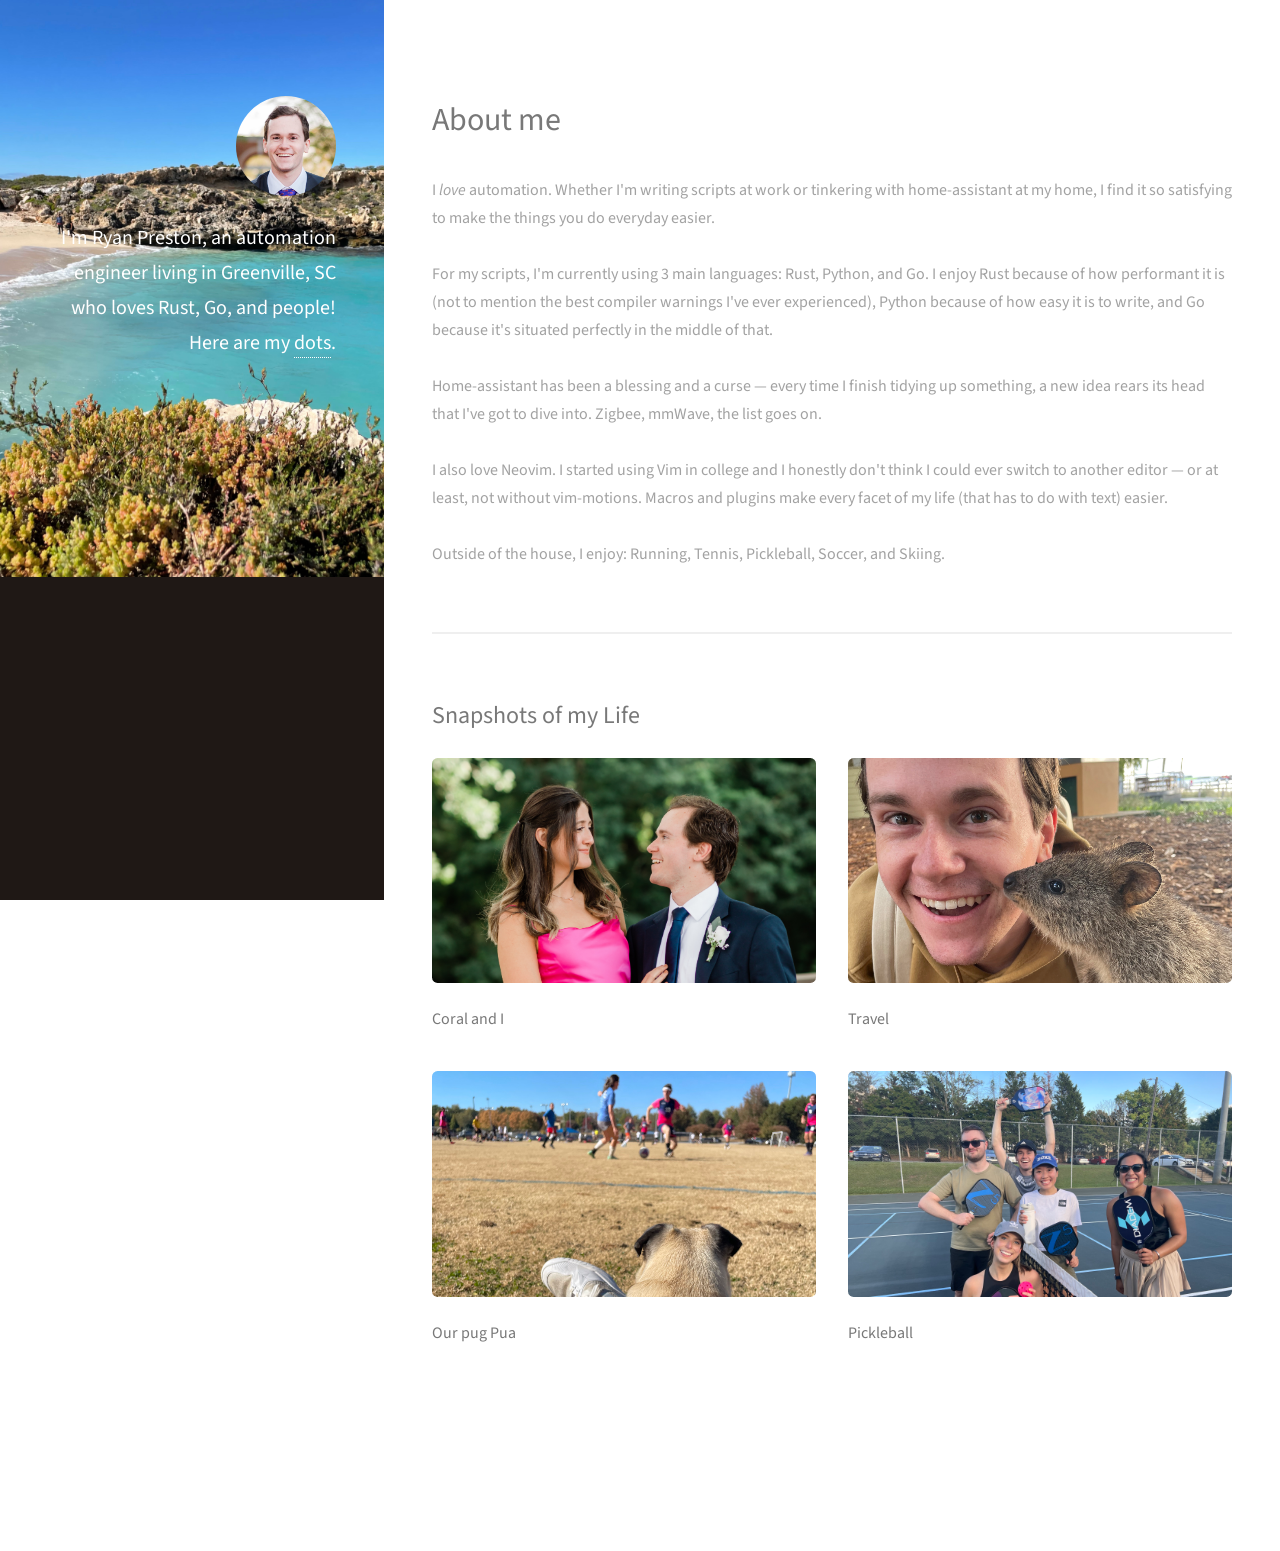
==== index.html @ 5005c689 "feat: update about-me section" ====
<!DOCTYPE html>
<!--
	Strata by HTML5 UP
	html5up.net | @ajlkn
	Free for personal and commercial use under the CCA 3.0 license (html5up.net/license)
-->
<html>

<head>
	<title>Ryan Preston</title>
	<meta charset="utf-8" />
	<meta name="viewport" content="width=device-width, initial-scale=1, user-scalable=no" />
	<link rel="stylesheet" href="assets/css/main.css" />
</head>

<body class="is-preload">
	<!-- Header -->
	<header id="header">
		<div class="inner">
			<a href="#" class="image avatar"><img src="images/Profile Picture.jpg" alt="" /></a>
			<h1>
				<strong>I'm Ryan Preston, an<br />
					automation engineer living in<br />
					Greenville, SC who loves<br />
					Rust, Go, and people!</strong><br />
				<strong>Here are my
					<a href="https://github.com/rnprest/dotfiles">dots</a>.</strong>
			</h1>
		</div>
	</header>

	<!-- Main -->
	<div id="main">
		<!-- One -->
		<section id="one">
			<header class="major">
				<h2>About me</h2>
			</header>
			<p>
				I <em>love</em> automation. Whether I'm writing scripts at work
				or tinkering with home-assistant at my home, I find it so
				satisfying to make the things you do everyday easier.
				<br>
				<br>
				For my scripts, I'm currently using 3 main languages: Rust,
				Python, and Go. I enjoy Rust because of how performant it is
				(not to mention the best compiler warnings I've ever
				experienced), Python because of how easy it is to write, and Go
				because it's situated perfectly in the middle of that.
				<br>
				<br>
				Home-assistant has been a blessing and a curse — every time I
				finish tidying up something, a new idea rears its head that I've
				got to dive into. Zigbee, mmWave, the list goes on.
				<br>
				<br>
				I also love Neovim. I started using Vim in college and I
				honestly don't think I could ever switch to another editor — or
				at least, not without vim-motions. Macros and plugins make every
				facet of my life (that has to do with text) easier.
				<br>
				<br>
				Outside of the house, I enjoy: Running, Tennis, Pickleball, Soccer, and Skiing.
			</p>
			<!-- <ul class="actions"> -->
			<!-- 	<li><a href="#" class="button">Learn More</a></li> -->
			<!-- </ul> -->
		</section>

		<!-- Two -->
		<section id="two">
			<h2>Snapshots of my Life</h2>
			<div class="row">
				<article class="col-6 col-12-xsmall work-item">
					<a href="images/fulls/Coral and I.jpg" class="image fit thumb"><img
							src="images/thumbs/Coral and I.jpg" alt="" /></a>
					<h3>Coral and I</h3>
					<!-- <p>My best friend </p> -->
				</article>
				<article class="col-6 col-12-xsmall work-item">
					<a href="images/fulls/Quokka.jpg" class="image fit thumb"><img src="images/thumbs/Quokka.jpg"
							alt="" /></a>
					<h3>Travel</h3>
					<!-- <p>Lorem ipsum dolor sit amet nisl sed nullam feugiat.</p> -->
				</article>
				<article class="col-6 col-12-xsmall work-item">
					<a href="images/fulls/Soccer.jpg" class="image fit thumb"><img src="images/thumbs/Soccer.jpg"
							alt="" /></a>
					<h3>Our pug Pua</h3>
					<!-- <p>Lorem ipsum dolor sit amet nisl sed nullam feugiat.</p> -->
				</article>
				<article class="col-6 col-12-xsmall work-item">
					<a href="images/fulls/Pickleball.jpg" class="image fit thumb"><img
							src="images/thumbs/Pickleball.jpg" alt="" /></a>
					<h3>Pickleball</h3>
					<!-- <p>Lorem ipsum dolor sit amet nisl sed nullam feugiat.</p> -->
				</article>
				<!-- <article class="col-6 col-12-xsmall work-item"> -->
				<!-- 	<a href="images/fulls/05.jpg" class="image fit thumb"><img src="images/thumbs/05.jpg" alt="" /></a> -->
				<!-- 	<h3>Nunc enim commodo aliquet</h3> -->
				<!-- 	<p>Lorem ipsum dolor sit amet nisl sed nullam feugiat.</p> -->
				<!-- </article> -->
				<!-- <article class="col-6 col-12-xsmall work-item"> -->
				<!-- 	<a href="images/fulls/06.jpg" class="image fit thumb"><img src="images/thumbs/06.jpg" alt="" /></a> -->
				<!-- 	<h3>Risus ornare lacinia</h3> -->
				<!-- 	<p>Lorem ipsum dolor sit amet nisl sed nullam feugiat.</p> -->
				<!-- </article> -->
			</div>
			<!-- <ul class="actions"> -->
			<!-- 	<li><a href="#" class="button">Full Portfolio</a></li> -->
			<!-- </ul> -->
		</section>

		<!-- Three -->
		<!-- <section id="three"> -->
		<!-- 	<h2>Get In Touch</h2> -->
		<!-- 	<p> -->
		<!-- 		Accumsan pellentesque commodo blandit enim arcu non at amet id arcu -->
		<!-- 		magna. Accumsan orci faucibus id eu lorem semper nunc nisi lorem -->
		<!-- 		vulputate lorem neque lorem ipsum dolor. -->
		<!-- 	</p> -->
		<!-- 	<div class="row"> -->
		<!-- 		<div class="col-8 col-12-small"> -->
		<!-- 			<form method="post" action="#"> -->
		<!-- 				<div class="row gtr-uniform gtr-50"> -->
		<!-- 					<div class="col-6 col-12-xsmall"> -->
		<!-- 						<input type="text" name="name" id="name" placeholder="Name" /> -->
		<!-- 					</div> -->
		<!-- 					<div class="col-6 col-12-xsmall"> -->
		<!-- 						<input type="email" name="email" id="email" placeholder="Email" /> -->
		<!-- 					</div> -->
		<!-- 					<div class="col-12"> -->
		<!-- 						<textarea name="message" id="message" placeholder="Message" rows="4"></textarea> -->
		<!-- 					</div> -->
		<!-- 				</div> -->
		<!-- 			</form> -->
		<!-- 			<ul class="actions"> -->
		<!-- 				<li><input type="submit" value="Send Message" /></li> -->
		<!-- 			</ul> -->
		<!-- 		</div> -->
		<!-- 		<div class="col-4 col-12-small"> -->
		<!-- 			<ul class="labeled-icons"> -->
		<!-- 				<li> -->
		<!-- 					<h3 class="icon solid fa-home"> -->
		<!-- 						<span class="label">Address</span> -->
		<!-- 					</h3> -->
		<!-- 					Greenville, SC<br /> -->
		<!-- 					United States -->
		<!-- 				</li> -->
		<!-- 				<li> -->
		<!-- 					<h3 class="icon solid fa-envelope"> -->
		<!-- 						<span class="label">Email</span> -->
		<!-- 					</h3> -->
		<!-- 					<a href="mailto:rpreston.5n6i3@aleeas.com?subject=rpreston.me">rpreston.5n6i3@aleeas.com</a> -->
		<!-- 				</li> -->
		<!-- 			</ul> -->
		<!-- 		</div> -->
		<!-- 	</div> -->
		<!-- </section> -->

		<!-- Four -->
		<!--
					<section id=" four">
								<h2>Elements</h2>

								<section>
									<h4>Text</h4>
									<p>This is <b>bold</b> and this is <strong>strong</strong>. This is <i>italic</i>
										and this is <em>emphasized</em>.
										This is <sup>superscript</sup> text and this is <sub>subscript</sub> text.
										This is <u>underlined</u> and this is code: <code>for (;;) { ... }</code>.
										Finally, <a href="#">this is a link</a>.</p>
									<hr />
									<header>
										<h4>Heading with a Subtitle</h4>
										<p>Lorem ipsum dolor sit amet nullam id egestas urna aliquam</p>
									</header>
									<p>Nunc lacinia ante nunc ac lobortis. Interdum adipiscing gravida odio porttitor
										sem non mi integer non faucibus ornare mi ut ante amet placerat aliquet.
										Volutpat eu sed ante lacinia sapien lorem accumsan varius montes viverra nibh in
										adipiscing blandit tempus accumsan.</p>
									<header>
										<h5>Heading with a Subtitle</h5>
										<p>Lorem ipsum dolor sit amet nullam id egestas urna aliquam</p>
									</header>
									<p>Nunc lacinia ante nunc ac lobortis. Interdum adipiscing gravida odio porttitor
										sem non mi integer non faucibus ornare mi ut ante amet placerat aliquet.
										Volutpat eu sed ante lacinia sapien lorem accumsan varius montes viverra nibh in
										adipiscing blandit tempus accumsan.</p>
									<hr />
									<h2>Heading Level 2</h2>
									<h3>Heading Level 3</h3>
									<h4>Heading Level 4</h4>
									<h5>Heading Level 5</h5>
									<h6>Heading Level 6</h6>
									<hr />
									<h5>Blockquote</h5>
									<blockquote>Fringilla nisl. Donec accumsan interdum nisi, quis tincidunt felis
										sagittis eget tempus euismod. Vestibulum ante ipsum primis in faucibus
										vestibulum. Blandit adipiscing eu felis iaculis volutpat ac adipiscing accumsan
										faucibus. Vestibulum ante ipsum primis in faucibus lorem ipsum dolor sit amet
										nullam adipiscing eu felis.</blockquote>
									<h5>Preformatted</h5>
									<pre><code>i = 0;

											while (!deck.isInOrder()) {
											print 'Iteration ' + i;
											deck.shuffle();
											i++;
											}

											print 'It took ' + i + ' iterations to sort the deck.';</code></pre>
								</section>

								<section>
									<h4>Lists</h4>
									<div class="row">
										<div class="col-6 col-12-xsmall">
											<h5>Unordered</h5>
											<ul>
												<li>Dolor pulvinar etiam magna etiam.</li>
												<li>Sagittis adipiscing lorem eleifend.</li>
												<li>Felis enim feugiat dolore viverra.</li>
											</ul>
											<h5>Alternate</h5>
											<ul class="alt">
												<li>Dolor pulvinar etiam magna etiam.</li>
												<li>Sagittis adipiscing lorem eleifend.</li>
												<li>Felis enim feugiat dolore viverra.</li>
											</ul>
										</div>
										<div class="col-6 col-12-xsmall">
											<h5>Ordered</h5>
											<ol>
												<li>Dolor pulvinar etiam magna etiam.</li>
												<li>Etiam vel felis at lorem sed viverra.</li>
												<li>Felis enim feugiat dolore viverra.</li>
												<li>Dolor pulvinar etiam magna etiam.</li>
												<li>Etiam vel felis at lorem sed viverra.</li>
												<li>Felis enim feugiat dolore viverra.</li>
											</ol>
											<h5>Icons</h5>
											<ul class="icons">
												<li><a href="#" class="icon brands fa-twitter"><span
															class="label">Twitter</span></a></li>
												<li><a href="#" class="icon brands fa-facebook-f"><span
															class="label">Facebook</span></a></li>
												<li><a href="#" class="icon brands fa-instagram"><span
															class="label">Instagram</span></a></li>
												<li><a href="#" class="icon brands fa-github"><span
															class="label">Github</span></a></li>
												<li><a href="#" class="icon brands fa-dribbble"><span
															class="label">Dribbble</span></a></li>
												<li><a href="#" class="icon brands fa-tumblr"><span
															class="label">Tumblr</span></a></li>
											</ul>
										</div>
									</div>
									<h5>Actions</h5>
									<ul class="actions">
										<li><a href="#" class="button primary">Default</a></li>
										<li><a href="#" class="button">Default</a></li>
									</ul>
									<ul class="actions small">
										<li><a href="#" class="button primary small">Small</a></li>
										<li><a href="#" class="button small">Small</a></li>
									</ul>
									<div class="row">
										<div class="col-6 col-12-small">
											<ul class="actions stacked">
												<li><a href="#" class="button primary">Default</a></li>
												<li><a href="#" class="button">Default</a></li>
											</ul>
										</div>
										<div class="col-6 col-12-small">
											<ul class="actions stacked">
												<li><a href="#" class="button primary small">Small</a></li>
												<li><a href="#" class="button small">Small</a></li>
											</ul>
										</div>
										<div class="col-6 col-12-small">
											<ul class="actions stacked">
												<li><a href="#" class="button primary fit">Default</a></li>
												<li><a href="#" class="button fit">Default</a></li>
											</ul>
										</div>
										<div class="col-6 col-12-small">
											<ul class="actions stacked">
												<li><a href="#" class="button primary small fit">Small</a></li>
												<li><a href="#" class="button small fit">Small</a></li>
											</ul>
										</div>
									</div>
								</section>

								<section>
									<h4>Table</h4>
									<h5>Default</h5>
									<div class="table-wrapper">
										<table>
											<thead>
												<tr>
													<th>Name</th>
													<th>Description</th>
													<th>Price</th>
												</tr>
											</thead>
											<tbody>
												<tr>
													<td>Item One</td>
													<td>Ante turpis integer aliquet porttitor.</td>
													<td>29.99</td>
												</tr>
												<tr>
													<td>Item Two</td>
													<td>Vis ac commodo adipiscing arcu aliquet.</td>
													<td>19.99</td>
												</tr>
												<tr>
													<td>Item Three</td>
													<td> Morbi faucibus arcu accumsan lorem.</td>
													<td>29.99</td>
												</tr>
												<tr>
													<td>Item Four</td>
													<td>Vitae integer tempus condimentum.</td>
													<td>19.99</td>
												</tr>
												<tr>
													<td>Item Five</td>
													<td>Ante turpis integer aliquet porttitor.</td>
													<td>29.99</td>
												</tr>
											</tbody>
											<tfoot>
												<tr>
													<td colspan="2"></td>
													<td>100.00</td>
												</tr>
											</tfoot>
										</table>
									</div>

									<h5>Alternate</h5>
									<div class="table-wrapper">
										<table class="alt">
											<thead>
												<tr>
													<th>Name</th>
													<th>Description</th>
													<th>Price</th>
												</tr>
											</thead>
											<tbody>
												<tr>
													<td>Item One</td>
													<td>Ante turpis integer aliquet porttitor.</td>
													<td>29.99</td>
												</tr>
												<tr>
													<td>Item Two</td>
													<td>Vis ac commodo adipiscing arcu aliquet.</td>
													<td>19.99</td>
												</tr>
												<tr>
													<td>Item Three</td>
													<td> Morbi faucibus arcu accumsan lorem.</td>
													<td>29.99</td>
												</tr>
												<tr>
													<td>Item Four</td>
													<td>Vitae integer tempus condimentum.</td>
													<td>19.99</td>
												</tr>
												<tr>
													<td>Item Five</td>
													<td>Ante turpis integer aliquet porttitor.</td>
													<td>29.99</td>
												</tr>
											</tbody>
											<tfoot>
												<tr>
													<td colspan="2"></td>
													<td>100.00</td>
												</tr>
											</tfoot>
										</table>
									</div>
								</section>

								<section>
									<h4>Buttons</h4>
									<ul class="actions">
										<li><a href="#" class="button primary">Primary</a></li>
										<li><a href="#" class="button">Default</a></li>
									</ul>
									<ul class="actions">
										<li><a href="#" class="button large">Large</a></li>
										<li><a href="#" class="button">Default</a></li>
										<li><a href="#" class="button small">Small</a></li>
									</ul>
									<ul class="actions fit">
										<li><a href="#" class="button primary fit">Fit</a></li>
										<li><a href="#" class="button fit">Fit</a></li>
									</ul>
									<ul class="actions fit small">
										<li><a href="#" class="button primary fit small">Fit + Small</a></li>
										<li><a href="#" class="button fit small">Fit + Small</a></li>
									</ul>
									<ul class="actions">
										<li><a href="#" class="button primary icon solid fa-download">Icon</a></li>
										<li><a href="#" class="button icon solid fa-download">Icon</a></li>
									</ul>
									<ul class="actions">
										<li><span class="button primary disabled">Primary</span></li>
										<li><span class="button disabled">Default</span></li>
									</ul>
								</section>

								<section>
									<h4>Form</h4>
									<form method="post" action="#">
										<div class="row gtr-uniform gtr-50">
											<div class="col-6 col-12-xsmall">
												<input type="text" name="demo-name" id="demo-name" value=""
													placeholder="Name" />
											</div>
											<div class="col-6 col-12-xsmall">
												<input type="email" name="demo-email" id="demo-email" value=""
													placeholder="Email" />
											</div>
											<div class="col-12">
												<select name="demo-category" id="demo-category">
													<option value="">- Category -</option>
													<option value="1">Manufacturing</option>
													<option value="1">Shipping</option>
													<option value="1">Administration</option>
													<option value="1">Human Resources</option>
												</select>
											</div>
											<div class="col-4 col-12-small">
												<input type="radio" id="demo-priority-low" name="demo-priority" checked>
												<label for="demo-priority-low">Low Priority</label>
											</div>
											<div class="col-4 col-12-small">
												<input type="radio" id="demo-priority-normal" name="demo-priority">
												<label for="demo-priority-normal">Normal Priority</label>
											</div>
											<div class="col-4 col-12-small">
												<input type="radio" id="demo-priority-high" name="demo-priority">
												<label for="demo-priority-high">High Priority</label>
											</div>
											<div class="col-6 col-12-small">
												<input type="checkbox" id="demo-copy" name="demo-copy">
												<label for="demo-copy">Email me a copy of this message</label>
											</div>
											<div class="col-6 col-12-small">
												<input type="checkbox" id="demo-human" name="demo-human" checked>
												<label for="demo-human">I am a human and not a robot</label>
											</div>
											<div class="col-12">
												<textarea name="demo-message" id="demo-message"
													placeholder="Enter your message" rows="6"></textarea>
											</div>
											<div class="col-12">
												<ul class="actions">
													<li><input type="submit" value="Send Message" class="primary" />
													</li>
													<li><input type="reset" value="Reset" /></li>
												</ul>
											</div>
										</div>
									</form>
								</section>

								<section>
									<h4>Image</h4>
									<h5>Fit</h5>
									<div class="box alt">
										<div class="row gtr-50 gtr-uniform">
											<div class="col-12"><span class="image fit"><img src="images/fulls/05.jpg"
														alt="" /></span></div>
											<div class="col-4"><span class="image fit"><img src="images/thumbs/01.jpg"
														alt="" /></span></div>
											<div class="col-4"><span class="image fit"><img src="images/thumbs/02.jpg"
														alt="" /></span></div>
											<div class="col-4"><span class="image fit"><img src="images/thumbs/03.jpg"
														alt="" /></span></div>
											<div class="col-4"><span class="image fit"><img src="images/thumbs/04.jpg"
														alt="" /></span></div>
											<div class="col-4"><span class="image fit"><img src="images/thumbs/05.jpg"
														alt="" /></span></div>
											<div class="col-4"><span class="image fit"><img src="images/thumbs/06.jpg"
														alt="" /></span></div>
											<div class="col-4"><span class="image fit"><img src="images/thumbs/03.jpg"
														alt="" /></span></div>
											<div class="col-4"><span class="image fit"><img src="images/thumbs/02.jpg"
														alt="" /></span></div>
											<div class="col-4"><span class="image fit"><img src="images/thumbs/01.jpg"
														alt="" /></span></div>
										</div>
									</div>
									<h5>Left &amp; Right</h5>
									<p><span class="image left"><img src="images/avatar.jpg" alt="" /></span>Fringilla
										nisl. Donec accumsan interdum nisi, quis tincidunt felis sagittis eget. tempus
										euismod. Vestibulum ante ipsum primis in faucibus vestibulum. Blandit adipiscing
										eu felis iaculis volutpat ac adipiscing accumsan eu faucibus. Integer ac
										pellentesque praesent tincidunt felis sagittis eget. tempus euismod. Vestibulum
										ante ipsum primis in faucibus vestibulum. Blandit adipiscing eu felis iaculis
										volutpat ac adipiscing accumsan eu faucibus. Integer ac pellentesque praesent.
										Donec accumsan interdum nisi, quis tincidunt felis sagittis eget. tempus
										euismod. Vestibulum ante ipsum primis in faucibus vestibulum. Blandit adipiscing
										eu felis iaculis volutpat ac adipiscing accumsan eu faucibus. Integer ac
										pellentesque praesent tincidunt felis sagittis eget. tempus euismod. Vestibulum
										ante ipsum primis in faucibus vestibulum. Blandit adipiscing eu felis iaculis
										volutpat ac adipiscing accumsan eu faucibus. Integer ac pellentesque praesent.
									</p>
									<p><span class="image right"><img src="images/avatar.jpg" alt="" /></span>Fringilla
										nisl. Donec accumsan interdum nisi, quis tincidunt felis sagittis eget. tempus
										euismod. Vestibulum ante ipsum primis in faucibus vestibulum. Blandit adipiscing
										eu felis iaculis volutpat ac adipiscing accumsan eu faucibus. Integer ac
										pellentesque praesent tincidunt felis sagittis eget. tempus euismod. Vestibulum
										ante ipsum primis in faucibus vestibulum. Blandit adipiscing eu felis iaculis
										volutpat ac adipiscing accumsan eu faucibus. Integer ac pellentesque praesent.
										Donec accumsan interdum nisi, quis tincidunt felis sagittis eget. tempus
										euismod. Vestibulum ante ipsum primis in faucibus vestibulum. Blandit adipiscing
										eu felis iaculis volutpat ac adipiscing accumsan eu faucibus. Integer ac
										pellentesque praesent tincidunt felis sagittis eget. tempus euismod. Vestibulum
										ante ipsum primis in faucibus vestibulum. Blandit adipiscing eu felis iaculis
										volutpat ac adipiscing accumsan eu faucibus. Integer ac pellentesque praesent.
									</p>
								</section>

		</section>
		-->
	</div>

	<!-- Footer -->
	<footer id="footer">
		<div class="inner">
			<ul class="icons">
				<!-- <li> -->
				<!-- 	<a href="#" class="icon brands fa-twitter"><span class="label">Twitter</span></a> -->
				<!-- </li> -->
				<li>
					<a href="https://github.com/rnprest" class="icon brands fa-github"><span
							class="label">Github</span></a>
				</li>
				<!-- <li> -->
				<!-- 	<a href="#" class="icon brands fa-dribbble"><span class="label">Dribbble</span></a> -->
				<!-- </li> -->
				<li>
					<a href="mailto:rpreston.5n6i3@aleeas.com?subject=rpreston.me" class="icon solid fa-envelope"><span
							class="label">Email</span></a>
				</li>
			</ul>
			<ul class="copyright">
				<li>&copy; Ryan Preston</li>
				<li>Design: <a href="http://html5up.net">HTML5 UP</a></li>
			</ul>
		</div>
	</footer>

	<!-- Scripts -->
	<script src="assets/js/jquery.min.js"></script>
	<script src="assets/js/jquery.poptrox.min.js"></script>
	<script src="assets/js/browser.min.js"></script>
	<script src="assets/js/breakpoints.min.js"></script>
	<script src="assets/js/util.js"></script>
	<script src="assets/js/main.js"></script>
</body>

</html>
---- assets/css/main.css ----
@import url("fontawesome-all.min.css");
@import url("https://fonts.googleapis.com/css?family=Source+Sans+Pro:400,400italic");

/*
	Strata by HTML5 UP
	html5up.net | @ajlkn
	Free for personal and commercial use under the CCA 3.0 license (html5up.net/license)
*/

html,
body,
div,
span,
applet,
object,
iframe,
h1,
h2,
h3,
h4,
h5,
h6,
p,
blockquote,
pre,
a,
abbr,
acronym,
address,
big,
cite,
code,
del,
dfn,
em,
img,
ins,
kbd,
q,
s,
samp,
small,
strike,
strong,
sub,
sup,
tt,
var,
b,
u,
i,
center,
dl,
dt,
dd,
ol,
ul,
li,
fieldset,
form,
label,
legend,
table,
caption,
tbody,
tfoot,
thead,
tr,
th,
td,
article,
aside,
canvas,
details,
embed,
figure,
figcaption,
footer,
header,
hgroup,
menu,
nav,
output,
ruby,
section,
summary,
time,
mark,
audio,
video {
  margin: 0;
  padding: 0;
  border: 0;
  font-size: 100%;
  font: inherit;
  vertical-align: baseline;
}

article,
aside,
details,
figcaption,
figure,
footer,
header,
hgroup,
menu,
nav,
section {
  display: block;
}

body {
  line-height: 1;
}

ol,
ul {
  list-style: none;
}

blockquote,
q {
  quotes: none;
}

blockquote:before,
blockquote:after,
q:before,
q:after {
  content: "";
  content: none;
}

table {
  border-collapse: collapse;
  border-spacing: 0;
}

body {
  -webkit-text-size-adjust: none;
}

mark {
  background-color: transparent;
  color: inherit;
}

input::-moz-focus-inner {
  border: 0;
  padding: 0;
}

input,
select,
textarea {
  -moz-appearance: none;
  -webkit-appearance: none;
  -ms-appearance: none;
  appearance: none;
}

/* Basic */

html {
  box-sizing: border-box;
}

*,
*:before,
*:after {
  box-sizing: inherit;
}

body {
  background: #fff;
}

body.is-preload *,
body.is-preload *:before,
body.is-preload *:after {
  -moz-animation: none !important;
  -webkit-animation: none !important;
  -ms-animation: none !important;
  animation: none !important;
  -moz-transition: none !important;
  -webkit-transition: none !important;
  -ms-transition: none !important;
  transition: none !important;
}

body,
input,
select,
textarea {
  color: #a2a2a2;
  font-family: "Source Sans Pro", Helvetica, sans-serif;
  font-size: 16pt;
  font-weight: 400;
  line-height: 1.75em;
}

a {
  -moz-transition: color 0.2s ease-in-out, border-color 0.2s ease-in-out;
  -webkit-transition: color 0.2s ease-in-out, border-color 0.2s ease-in-out;
  -ms-transition: color 0.2s ease-in-out, border-color 0.2s ease-in-out;
  transition: color 0.2s ease-in-out, border-color 0.2s ease-in-out;
  border-bottom: dotted 1px;
  color: #49bf9d;
  text-decoration: none;
}

a:hover {
  border-bottom-color: transparent;
  color: #49bf9d !important;
  text-decoration: none;
}

strong,
b {
  color: #787878;
  font-weight: 400;
}

em,
i {
  font-style: italic;
}

p {
  margin: 0 0 2em 0;
}

h1,
h2,
h3,
h4,
h5,
h6 {
  color: #787878;
  font-weight: 400;
  line-height: 1em;
  margin: 0 0 1em 0;
}

h1 a,
h2 a,
h3 a,
h4 a,
h5 a,
h6 a {
  color: inherit;
  text-decoration: none;
}

h1 {
  font-size: 2em;
  line-height: 1.5em;
}

h2 {
  font-size: 1.5em;
  line-height: 1.5em;
}

h3 {
  font-size: 1.25em;
  line-height: 1.5em;
}

h4 {
  font-size: 1.1em;
  line-height: 1.5em;
}

h5 {
  font-size: 0.9em;
  line-height: 1.5em;
}

h6 {
  font-size: 0.7em;
  line-height: 1.5em;
}

sub {
  font-size: 0.8em;
  position: relative;
  top: 0.5em;
}

sup {
  font-size: 0.8em;
  position: relative;
  top: -0.5em;
}

hr {
  border: 0;
  border-bottom: solid 2px #efefef;
  margin: 2em 0;
}

hr.major {
  margin: 3em 0;
}

blockquote {
  border-left: solid 6px #efefef;
  font-style: italic;
  margin: 0 0 2em 0;
  padding: 0.5em 0 0.5em 1.5em;
}

code {
  background: #f7f7f7;
  border-radius: 0.35em;
  border: solid 2px #efefef;
  font-family: "Courier New", monospace;
  font-size: 0.9em;
  margin: 0 0.25em;
  padding: 0.25em 0.65em;
}

pre {
  -webkit-overflow-scrolling: touch;
  font-family: "Courier New", monospace;
  font-size: 0.9em;
  margin: 0 0 2em 0;
}

pre code {
  display: block;
  line-height: 1.75em;
  padding: 1em 1.5em;
  overflow-x: auto;
}

.align-left {
  text-align: left;
}

.align-center {
  text-align: center;
}

.align-right {
  text-align: right;
}

/* Container */

.container {
  margin: 0 auto;
  max-width: calc(100% - 4em);
  width: 100%;
}

.container.xsmall {
  width: 25%;
}

.container.small {
  width: 50%;
}

.container.medium {
  width: 75%;
}

.container.large {
  width: 125%;
}

.container.xlarge {
  width: 150%;
}

.container.max {
  width: 100%;
}

@media screen and (max-width: 980px) {
  .container {
    width: 100% !important;
    max-width: 100% !important;
  }
}

@media screen and (max-width: 480px) {
  .container {
    max-width: calc(100% - 3em);
  }
}

/* Row */

.row {
  display: flex;
  flex-wrap: wrap;
  box-sizing: border-box;
  align-items: stretch;
}

.row > * {
  box-sizing: border-box;
}

.row.gtr-uniform > * > :last-child {
  margin-bottom: 0;
}

.row.aln-left {
  justify-content: flex-start;
}

.row.aln-center {
  justify-content: center;
}

.row.aln-right {
  justify-content: flex-end;
}

.row.aln-top {
  align-items: flex-start;
}

.row.aln-middle {
  align-items: center;
}

.row.aln-bottom {
  align-items: flex-end;
}

.row > .imp {
  order: -1;
}

.row > .col-1 {
  width: 8.33333%;
}

.row > .off-1 {
  margin-left: 8.33333%;
}

.row > .col-2 {
  width: 16.66667%;
}

.row > .off-2 {
  margin-left: 16.66667%;
}

.row > .col-3 {
  width: 25%;
}

.row > .off-3 {
  margin-left: 25%;
}

.row > .col-4 {
  width: 33.33333%;
}

.row > .off-4 {
  margin-left: 33.33333%;
}

.row > .col-5 {
  width: 41.66667%;
}

.row > .off-5 {
  margin-left: 41.66667%;
}

.row > .col-6 {
  width: 50%;
}

.row > .off-6 {
  margin-left: 50%;
}

.row > .col-7 {
  width: 58.33333%;
}

.row > .off-7 {
  margin-left: 58.33333%;
}

.row > .col-8 {
  width: 66.66667%;
}

.row > .off-8 {
  margin-left: 66.66667%;
}

.row > .col-9 {
  width: 75%;
}

.row > .off-9 {
  margin-left: 75%;
}

.row > .col-10 {
  width: 83.33333%;
}

.row > .off-10 {
  margin-left: 83.33333%;
}

.row > .col-11 {
  width: 91.66667%;
}

.row > .off-11 {
  margin-left: 91.66667%;
}

.row > .col-12 {
  width: 100%;
}

.row > .off-12 {
  margin-left: 100%;
}

.row.gtr-0 {
  margin-top: 0;
  margin-left: 0em;
}

.row.gtr-0 > * {
  padding: 0 0 0 0em;
}

.row.gtr-0.gtr-uniform {
  margin-top: 0em;
}

.row.gtr-0.gtr-uniform > * {
  padding-top: 0em;
}

.row.gtr-25 {
  margin-top: 0;
  margin-left: -0.625em;
}

.row.gtr-25 > * {
  padding: 0 0 0 0.625em;
}

.row.gtr-25.gtr-uniform {
  margin-top: -0.625em;
}

.row.gtr-25.gtr-uniform > * {
  padding-top: 0.625em;
}

.row.gtr-50 {
  margin-top: 0;
  margin-left: -1.25em;
}

.row.gtr-50 > * {
  padding: 0 0 0 1.25em;
}

.row.gtr-50.gtr-uniform {
  margin-top: -1.25em;
}

.row.gtr-50.gtr-uniform > * {
  padding-top: 1.25em;
}

.row {
  margin-top: 0;
  margin-left: -2.5em;
}

.row > * {
  padding: 0 0 0 2.5em;
}

.row.gtr-uniform {
  margin-top: -2.5em;
}

.row.gtr-uniform > * {
  padding-top: 2.5em;
}

.row.gtr-150 {
  margin-top: 0;
  margin-left: -3.75em;
}

.row.gtr-150 > * {
  padding: 0 0 0 3.75em;
}

.row.gtr-150.gtr-uniform {
  margin-top: -3.75em;
}

.row.gtr-150.gtr-uniform > * {
  padding-top: 3.75em;
}

.row.gtr-200 {
  margin-top: 0;
  margin-left: -5em;
}

.row.gtr-200 > * {
  padding: 0 0 0 5em;
}

.row.gtr-200.gtr-uniform {
  margin-top: -5em;
}

.row.gtr-200.gtr-uniform > * {
  padding-top: 5em;
}

@media screen and (max-width: 1800px) {
  .row {
    display: flex;
    flex-wrap: wrap;
    box-sizing: border-box;
    align-items: stretch;
  }

  .row > * {
    box-sizing: border-box;
  }

  .row.gtr-uniform > * > :last-child {
    margin-bottom: 0;
  }

  .row.aln-left {
    justify-content: flex-start;
  }

  .row.aln-center {
    justify-content: center;
  }

  .row.aln-right {
    justify-content: flex-end;
  }

  .row.aln-top {
    align-items: flex-start;
  }

  .row.aln-middle {
    align-items: center;
  }

  .row.aln-bottom {
    align-items: flex-end;
  }

  .row > .imp-xlarge {
    order: -1;
  }

  .row > .col-1-xlarge {
    width: 8.33333%;
  }

  .row > .off-1-xlarge {
    margin-left: 8.33333%;
  }

  .row > .col-2-xlarge {
    width: 16.66667%;
  }

  .row > .off-2-xlarge {
    margin-left: 16.66667%;
  }

  .row > .col-3-xlarge {
    width: 25%;
  }

  .row > .off-3-xlarge {
    margin-left: 25%;
  }

  .row > .col-4-xlarge {
    width: 33.33333%;
  }

  .row > .off-4-xlarge {
    margin-left: 33.33333%;
  }

  .row > .col-5-xlarge {
    width: 41.66667%;
  }

  .row > .off-5-xlarge {
    margin-left: 41.66667%;
  }

  .row > .col-6-xlarge {
    width: 50%;
  }

  .row > .off-6-xlarge {
    margin-left: 50%;
  }

  .row > .col-7-xlarge {
    width: 58.33333%;
  }

  .row > .off-7-xlarge {
    margin-left: 58.33333%;
  }

  .row > .col-8-xlarge {
    width: 66.66667%;
  }

  .row > .off-8-xlarge {
    margin-left: 66.66667%;
  }

  .row > .col-9-xlarge {
    width: 75%;
  }

  .row > .off-9-xlarge {
    margin-left: 75%;
  }

  .row > .col-10-xlarge {
    width: 83.33333%;
  }

  .row > .off-10-xlarge {
    margin-left: 83.33333%;
  }

  .row > .col-11-xlarge {
    width: 91.66667%;
  }

  .row > .off-11-xlarge {
    margin-left: 91.66667%;
  }

  .row > .col-12-xlarge {
    width: 100%;
  }

  .row > .off-12-xlarge {
    margin-left: 100%;
  }

  .row.gtr-0 {
    margin-top: 0;
    margin-left: 0em;
  }

  .row.gtr-0 > * {
    padding: 0 0 0 0em;
  }

  .row.gtr-0.gtr-uniform {
    margin-top: 0em;
  }

  .row.gtr-0.gtr-uniform > * {
    padding-top: 0em;
  }

  .row.gtr-25 {
    margin-top: 0;
    margin-left: -0.625em;
  }

  .row.gtr-25 > * {
    padding: 0 0 0 0.625em;
  }

  .row.gtr-25.gtr-uniform {
    margin-top: -0.625em;
  }

  .row.gtr-25.gtr-uniform > * {
    padding-top: 0.625em;
  }

  .row.gtr-50 {
    margin-top: 0;
    margin-left: -1.25em;
  }

  .row.gtr-50 > * {
    padding: 0 0 0 1.25em;
  }

  .row.gtr-50.gtr-uniform {
    margin-top: -1.25em;
  }

  .row.gtr-50.gtr-uniform > * {
    padding-top: 1.25em;
  }

  .row {
    margin-top: 0;
    margin-left: -2.5em;
  }

  .row > * {
    padding: 0 0 0 2.5em;
  }

  .row.gtr-uniform {
    margin-top: -2.5em;
  }

  .row.gtr-uniform > * {
    padding-top: 2.5em;
  }

  .row.gtr-150 {
    margin-top: 0;
    margin-left: -3.75em;
  }

  .row.gtr-150 > * {
    padding: 0 0 0 3.75em;
  }

  .row.gtr-150.gtr-uniform {
    margin-top: -3.75em;
  }

  .row.gtr-150.gtr-uniform > * {
    padding-top: 3.75em;
  }

  .row.gtr-200 {
    margin-top: 0;
    margin-left: -5em;
  }

  .row.gtr-200 > * {
    padding: 0 0 0 5em;
  }

  .row.gtr-200.gtr-uniform {
    margin-top: -5em;
  }

  .row.gtr-200.gtr-uniform > * {
    padding-top: 5em;
  }
}

@media screen and (max-width: 1280px) {
  .row {
    display: flex;
    flex-wrap: wrap;
    box-sizing: border-box;
    align-items: stretch;
  }

  .row > * {
    box-sizing: border-box;
  }

  .row.gtr-uniform > * > :last-child {
    margin-bottom: 0;
  }

  .row.aln-left {
    justify-content: flex-start;
  }

  .row.aln-center {
    justify-content: center;
  }

  .row.aln-right {
    justify-content: flex-end;
  }

  .row.aln-top {
    align-items: flex-start;
  }

  .row.aln-middle {
    align-items: center;
  }

  .row.aln-bottom {
    align-items: flex-end;
  }

  .row > .imp-large {
    order: -1;
  }

  .row > .col-1-large {
    width: 8.33333%;
  }

  .row > .off-1-large {
    margin-left: 8.33333%;
  }

  .row > .col-2-large {
    width: 16.66667%;
  }

  .row > .off-2-large {
    margin-left: 16.66667%;
  }

  .row > .col-3-large {
    width: 25%;
  }

  .row > .off-3-large {
    margin-left: 25%;
  }

  .row > .col-4-large {
    width: 33.33333%;
  }

  .row > .off-4-large {
    margin-left: 33.33333%;
  }

  .row > .col-5-large {
    width: 41.66667%;
  }

  .row > .off-5-large {
    margin-left: 41.66667%;
  }

  .row > .col-6-large {
    width: 50%;
  }

  .row > .off-6-large {
    margin-left: 50%;
  }

  .row > .col-7-large {
    width: 58.33333%;
  }

  .row > .off-7-large {
    margin-left: 58.33333%;
  }

  .row > .col-8-large {
    width: 66.66667%;
  }

  .row > .off-8-large {
    margin-left: 66.66667%;
  }

  .row > .col-9-large {
    width: 75%;
  }

  .row > .off-9-large {
    margin-left: 75%;
  }

  .row > .col-10-large {
    width: 83.33333%;
  }

  .row > .off-10-large {
    margin-left: 83.33333%;
  }

  .row > .col-11-large {
    width: 91.66667%;
  }

  .row > .off-11-large {
    margin-left: 91.66667%;
  }

  .row > .col-12-large {
    width: 100%;
  }

  .row > .off-12-large {
    margin-left: 100%;
  }

  .row.gtr-0 {
    margin-top: 0;
    margin-left: 0em;
  }

  .row.gtr-0 > * {
    padding: 0 0 0 0em;
  }

  .row.gtr-0.gtr-uniform {
    margin-top: 0em;
  }

  .row.gtr-0.gtr-uniform > * {
    padding-top: 0em;
  }

  .row.gtr-25 {
    margin-top: 0;
    margin-left: -0.5em;
  }

  .row.gtr-25 > * {
    padding: 0 0 0 0.5em;
  }

  .row.gtr-25.gtr-uniform {
    margin-top: -0.5em;
  }

  .row.gtr-25.gtr-uniform > * {
    padding-top: 0.5em;
  }

  .row.gtr-50 {
    margin-top: 0;
    margin-left: -1em;
  }

  .row.gtr-50 > * {
    padding: 0 0 0 1em;
  }

  .row.gtr-50.gtr-uniform {
    margin-top: -1em;
  }

  .row.gtr-50.gtr-uniform > * {
    padding-top: 1em;
  }

  .row {
    margin-top: 0;
    margin-left: -2em;
  }

  .row > * {
    padding: 0 0 0 2em;
  }

  .row.gtr-uniform {
    margin-top: -2em;
  }

  .row.gtr-uniform > * {
    padding-top: 2em;
  }

  .row.gtr-150 {
    margin-top: 0;
    margin-left: -3em;
  }

  .row.gtr-150 > * {
    padding: 0 0 0 3em;
  }

  .row.gtr-150.gtr-uniform {
    margin-top: -3em;
  }

  .row.gtr-150.gtr-uniform > * {
    padding-top: 3em;
  }

  .row.gtr-200 {
    margin-top: 0;
    margin-left: -4em;
  }

  .row.gtr-200 > * {
    padding: 0 0 0 4em;
  }

  .row.gtr-200.gtr-uniform {
    margin-top: -4em;
  }

  .row.gtr-200.gtr-uniform > * {
    padding-top: 4em;
  }
}

@media screen and (max-width: 980px) {
  .row {
    display: flex;
    flex-wrap: wrap;
    box-sizing: border-box;
    align-items: stretch;
  }

  .row > * {
    box-sizing: border-box;
  }

  .row.gtr-uniform > * > :last-child {
    margin-bottom: 0;
  }

  .row.aln-left {
    justify-content: flex-start;
  }

  .row.aln-center {
    justify-content: center;
  }

  .row.aln-right {
    justify-content: flex-end;
  }

  .row.aln-top {
    align-items: flex-start;
  }

  .row.aln-middle {
    align-items: center;
  }

  .row.aln-bottom {
    align-items: flex-end;
  }

  .row > .imp-medium {
    order: -1;
  }

  .row > .col-1-medium {
    width: 8.33333%;
  }

  .row > .off-1-medium {
    margin-left: 8.33333%;
  }

  .row > .col-2-medium {
    width: 16.66667%;
  }

  .row > .off-2-medium {
    margin-left: 16.66667%;
  }

  .row > .col-3-medium {
    width: 25%;
  }

  .row > .off-3-medium {
    margin-left: 25%;
  }

  .row > .col-4-medium {
    width: 33.33333%;
  }

  .row > .off-4-medium {
    margin-left: 33.33333%;
  }

  .row > .col-5-medium {
    width: 41.66667%;
  }

  .row > .off-5-medium {
    margin-left: 41.66667%;
  }

  .row > .col-6-medium {
    width: 50%;
  }

  .row > .off-6-medium {
    margin-left: 50%;
  }

  .row > .col-7-medium {
    width: 58.33333%;
  }

  .row > .off-7-medium {
    margin-left: 58.33333%;
  }

  .row > .col-8-medium {
    width: 66.66667%;
  }

  .row > .off-8-medium {
    margin-left: 66.66667%;
  }

  .row > .col-9-medium {
    width: 75%;
  }

  .row > .off-9-medium {
    margin-left: 75%;
  }

  .row > .col-10-medium {
    width: 83.33333%;
  }

  .row > .off-10-medium {
    margin-left: 83.33333%;
  }

  .row > .col-11-medium {
    width: 91.66667%;
  }

  .row > .off-11-medium {
    margin-left: 91.66667%;
  }

  .row > .col-12-medium {
    width: 100%;
  }

  .row > .off-12-medium {
    margin-left: 100%;
  }

  .row.gtr-0 {
    margin-top: 0;
    margin-left: 0em;
  }

  .row.gtr-0 > * {
    padding: 0 0 0 0em;
  }

  .row.gtr-0.gtr-uniform {
    margin-top: 0em;
  }

  .row.gtr-0.gtr-uniform > * {
    padding-top: 0em;
  }

  .row.gtr-25 {
    margin-top: 0;
    margin-left: -0.5em;
  }

  .row.gtr-25 > * {
    padding: 0 0 0 0.5em;
  }

  .row.gtr-25.gtr-uniform {
    margin-top: -0.5em;
  }

  .row.gtr-25.gtr-uniform > * {
    padding-top: 0.5em;
  }

  .row.gtr-50 {
    margin-top: 0;
    margin-left: -1em;
  }

  .row.gtr-50 > * {
    padding: 0 0 0 1em;
  }

  .row.gtr-50.gtr-uniform {
    margin-top: -1em;
  }

  .row.gtr-50.gtr-uniform > * {
    padding-top: 1em;
  }

  .row {
    margin-top: 0;
    margin-left: -2em;
  }

  .row > * {
    padding: 0 0 0 2em;
  }

  .row.gtr-uniform {
    margin-top: -2em;
  }

  .row.gtr-uniform > * {
    padding-top: 2em;
  }

  .row.gtr-150 {
    margin-top: 0;
    margin-left: -3em;
  }

  .row.gtr-150 > * {
    padding: 0 0 0 3em;
  }

  .row.gtr-150.gtr-uniform {
    margin-top: -3em;
  }

  .row.gtr-150.gtr-uniform > * {
    padding-top: 3em;
  }

  .row.gtr-200 {
    margin-top: 0;
    margin-left: -4em;
  }

  .row.gtr-200 > * {
    padding: 0 0 0 4em;
  }

  .row.gtr-200.gtr-uniform {
    margin-top: -4em;
  }

  .row.gtr-200.gtr-uniform > * {
    padding-top: 4em;
  }
}

@media screen and (max-width: 736px) {
  .row {
    display: flex;
    flex-wrap: wrap;
    box-sizing: border-box;
    align-items: stretch;
  }

  .row > * {
    box-sizing: border-box;
  }

  .row.gtr-uniform > * > :last-child {
    margin-bottom: 0;
  }

  .row.aln-left {
    justify-content: flex-start;
  }

  .row.aln-center {
    justify-content: center;
  }

  .row.aln-right {
    justify-content: flex-end;
  }

  .row.aln-top {
    align-items: flex-start;
  }

  .row.aln-middle {
    align-items: center;
  }

  .row.aln-bottom {
    align-items: flex-end;
  }

  .row > .imp-small {
    order: -1;
  }

  .row > .col-1-small {
    width: 8.33333%;
  }

  .row > .off-1-small {
    margin-left: 8.33333%;
  }

  .row > .col-2-small {
    width: 16.66667%;
  }

  .row > .off-2-small {
    margin-left: 16.66667%;
  }

  .row > .col-3-small {
    width: 25%;
  }

  .row > .off-3-small {
    margin-left: 25%;
  }

  .row > .col-4-small {
    width: 33.33333%;
  }

  .row > .off-4-small {
    margin-left: 33.33333%;
  }

  .row > .col-5-small {
    width: 41.66667%;
  }

  .row > .off-5-small {
    margin-left: 41.66667%;
  }

  .row > .col-6-small {
    width: 50%;
  }

  .row > .off-6-small {
    margin-left: 50%;
  }

  .row > .col-7-small {
    width: 58.33333%;
  }

  .row > .off-7-small {
    margin-left: 58.33333%;
  }

  .row > .col-8-small {
    width: 66.66667%;
  }

  .row > .off-8-small {
    margin-left: 66.66667%;
  }

  .row > .col-9-small {
    width: 75%;
  }

  .row > .off-9-small {
    margin-left: 75%;
  }

  .row > .col-10-small {
    width: 83.33333%;
  }

  .row > .off-10-small {
    margin-left: 83.33333%;
  }

  .row > .col-11-small {
    width: 91.66667%;
  }

  .row > .off-11-small {
    margin-left: 91.66667%;
  }

  .row > .col-12-small {
    width: 100%;
  }

  .row > .off-12-small {
    margin-left: 100%;
  }

  .row.gtr-0 {
    margin-top: 0;
    margin-left: 0em;
  }

  .row.gtr-0 > * {
    padding: 0 0 0 0em;
  }

  .row.gtr-0.gtr-uniform {
    margin-top: 0em;
  }

  .row.gtr-0.gtr-uniform > * {
    padding-top: 0em;
  }

  .row.gtr-25 {
    margin-top: 0;
    margin-left: -0.375em;
  }

  .row.gtr-25 > * {
    padding: 0 0 0 0.375em;
  }

  .row.gtr-25.gtr-uniform {
    margin-top: -0.375em;
  }

  .row.gtr-25.gtr-uniform > * {
    padding-top: 0.375em;
  }

  .row.gtr-50 {
    margin-top: 0;
    margin-left: -0.75em;
  }

  .row.gtr-50 > * {
    padding: 0 0 0 0.75em;
  }

  .row.gtr-50.gtr-uniform {
    margin-top: -0.75em;
  }

  .row.gtr-50.gtr-uniform > * {
    padding-top: 0.75em;
  }

  .row {
    margin-top: 0;
    margin-left: -1.5em;
  }

  .row > * {
    padding: 0 0 0 1.5em;
  }

  .row.gtr-uniform {
    margin-top: -1.5em;
  }

  .row.gtr-uniform > * {
    padding-top: 1.5em;
  }

  .row.gtr-150 {
    margin-top: 0;
    margin-left: -2.25em;
  }

  .row.gtr-150 > * {
    padding: 0 0 0 2.25em;
  }

  .row.gtr-150.gtr-uniform {
    margin-top: -2.25em;
  }

  .row.gtr-150.gtr-uniform > * {
    padding-top: 2.25em;
  }

  .row.gtr-200 {
    margin-top: 0;
    margin-left: -3em;
  }

  .row.gtr-200 > * {
    padding: 0 0 0 3em;
  }

  .row.gtr-200.gtr-uniform {
    margin-top: -3em;
  }

  .row.gtr-200.gtr-uniform > * {
    padding-top: 3em;
  }
}

@media screen and (max-width: 480px) {
  .row {
    display: flex;
    flex-wrap: wrap;
    box-sizing: border-box;
    align-items: stretch;
  }

  .row > * {
    box-sizing: border-box;
  }

  .row.gtr-uniform > * > :last-child {
    margin-bottom: 0;
  }

  .row.aln-left {
    justify-content: flex-start;
  }

  .row.aln-center {
    justify-content: center;
  }

  .row.aln-right {
    justify-content: flex-end;
  }

  .row.aln-top {
    align-items: flex-start;
  }

  .row.aln-middle {
    align-items: center;
  }

  .row.aln-bottom {
    align-items: flex-end;
  }

  .row > .imp-xsmall {
    order: -1;
  }

  .row > .col-1-xsmall {
    width: 8.33333%;
  }

  .row > .off-1-xsmall {
    margin-left: 8.33333%;
  }

  .row > .col-2-xsmall {
    width: 16.66667%;
  }

  .row > .off-2-xsmall {
    margin-left: 16.66667%;
  }

  .row > .col-3-xsmall {
    width: 25%;
  }

  .row > .off-3-xsmall {
    margin-left: 25%;
  }

  .row > .col-4-xsmall {
    width: 33.33333%;
  }

  .row > .off-4-xsmall {
    margin-left: 33.33333%;
  }

  .row > .col-5-xsmall {
    width: 41.66667%;
  }

  .row > .off-5-xsmall {
    margin-left: 41.66667%;
  }

  .row > .col-6-xsmall {
    width: 50%;
  }

  .row > .off-6-xsmall {
    margin-left: 50%;
  }

  .row > .col-7-xsmall {
    width: 58.33333%;
  }

  .row > .off-7-xsmall {
    margin-left: 58.33333%;
  }

  .row > .col-8-xsmall {
    width: 66.66667%;
  }

  .row > .off-8-xsmall {
    margin-left: 66.66667%;
  }

  .row > .col-9-xsmall {
    width: 75%;
  }

  .row > .off-9-xsmall {
    margin-left: 75%;
  }

  .row > .col-10-xsmall {
    width: 83.33333%;
  }

  .row > .off-10-xsmall {
    margin-left: 83.33333%;
  }

  .row > .col-11-xsmall {
    width: 91.66667%;
  }

  .row > .off-11-xsmall {
    margin-left: 91.66667%;
  }

  .row > .col-12-xsmall {
    width: 100%;
  }

  .row > .off-12-xsmall {
    margin-left: 100%;
  }

  .row.gtr-0 {
    margin-top: 0;
    margin-left: 0em;
  }

  .row.gtr-0 > * {
    padding: 0 0 0 0em;
  }

  .row.gtr-0.gtr-uniform {
    margin-top: 0em;
  }

  .row.gtr-0.gtr-uniform > * {
    padding-top: 0em;
  }

  .row.gtr-25 {
    margin-top: 0;
    margin-left: -0.375em;
  }

  .row.gtr-25 > * {
    padding: 0 0 0 0.375em;
  }

  .row.gtr-25.gtr-uniform {
    margin-top: -0.375em;
  }

  .row.gtr-25.gtr-uniform > * {
    padding-top: 0.375em;
  }

  .row.gtr-50 {
    margin-top: 0;
    margin-left: -0.75em;
  }

  .row.gtr-50 > * {
    padding: 0 0 0 0.75em;
  }

  .row.gtr-50.gtr-uniform {
    margin-top: -0.75em;
  }

  .row.gtr-50.gtr-uniform > * {
    padding-top: 0.75em;
  }

  .row {
    margin-top: 0;
    margin-left: -1.5em;
  }

  .row > * {
    padding: 0 0 0 1.5em;
  }

  .row.gtr-uniform {
    margin-top: -1.5em;
  }

  .row.gtr-uniform > * {
    padding-top: 1.5em;
  }

  .row.gtr-150 {
    margin-top: 0;
    margin-left: -2.25em;
  }

  .row.gtr-150 > * {
    padding: 0 0 0 2.25em;
  }

  .row.gtr-150.gtr-uniform {
    margin-top: -2.25em;
  }

  .row.gtr-150.gtr-uniform > * {
    padding-top: 2.25em;
  }

  .row.gtr-200 {
    margin-top: 0;
    margin-left: -3em;
  }

  .row.gtr-200 > * {
    padding: 0 0 0 3em;
  }

  .row.gtr-200.gtr-uniform {
    margin-top: -3em;
  }

  .row.gtr-200.gtr-uniform > * {
    padding-top: 3em;
  }
}

/* Section/Article */

section.special,
article.special {
  text-align: center;
}

header p {
  color: #b2b2b2;
  position: relative;
  margin: 0 0 1.5em 0;
}

header h2 + p {
  font-size: 1.25em;
  margin-top: -1em;
  line-height: 1.5em;
}

header h3 + p {
  font-size: 1.1em;
  margin-top: -0.8em;
  line-height: 1.5em;
}

header h4 + p,
header h5 + p,
header h6 + p {
  font-size: 0.9em;
  margin-top: -0.6em;
  line-height: 1.5em;
}

header.major h2 {
  font-size: 2em;
}

/* Form */

form {
  margin: 0 0 2em 0;
}

label {
  color: #787878;
  display: block;
  font-size: 0.9em;
  font-weight: 400;
  margin: 0 0 1em 0;
}

input[type="text"],
input[type="password"],
input[type="email"],
select,
textarea {
  -moz-appearance: none;
  -webkit-appearance: none;
  -ms-appearance: none;
  appearance: none;
  background: #f7f7f7;
  border-radius: 0.35em;
  border: solid 2px transparent;
  color: inherit;
  display: block;
  outline: 0;
  padding: 0 0.75em;
  text-decoration: none;
  width: 100%;
}

input[type="text"]:invalid,
input[type="password"]:invalid,
input[type="email"]:invalid,
select:invalid,
textarea:invalid {
  box-shadow: none;
}

input[type="text"]:focus,
input[type="password"]:focus,
input[type="email"]:focus,
select:focus,
textarea:focus {
  border-color: #49bf9d;
}

select {
  background-image: url("data:image/svg+xml;charset=utf8,%3Csvg xmlns='http://www.w3.org/2000/svg' width='40' height='40' preserveAspectRatio='none' viewBox='0 0 40 40'%3E%3Cpath d='M9.4,12.3l10.4,10.4l10.4-10.4c0.2-0.2,0.5-0.4,0.9-0.4c0.3,0,0.6,0.1,0.9,0.4l3.3,3.3c0.2,0.2,0.4,0.5,0.4,0.9 c0,0.4-0.1,0.6-0.4,0.9L20.7,31.9c-0.2,0.2-0.5,0.4-0.9,0.4c-0.3,0-0.6-0.1-0.9-0.4L4.3,17.3c-0.2-0.2-0.4-0.5-0.4-0.9 c0-0.4,0.1-0.6,0.4-0.9l3.3-3.3c0.2-0.2,0.5-0.4,0.9-0.4S9.1,12.1,9.4,12.3z' fill='%23dfdfdf' /%3E%3C/svg%3E");
  background-size: 1.25rem;
  background-repeat: no-repeat;
  background-position: calc(100% - 1rem) center;
  height: 2.75em;
  padding-right: 2.75em;
  text-overflow: ellipsis;
}

select option {
  color: #787878;
  background: #fff;
}

select:focus::-ms-value {
  background-color: transparent;
}

select::-ms-expand {
  display: none;
}

input[type="text"],
input[type="password"],
input[type="email"],
select {
  height: 2.75em;
}

textarea {
  padding: 0.75em;
}

input[type="checkbox"],
input[type="radio"] {
  -moz-appearance: none;
  -webkit-appearance: none;
  -ms-appearance: none;
  appearance: none;
  display: block;
  float: left;
  margin-right: -2em;
  opacity: 0;
  width: 1em;
  z-index: -1;
}

input[type="checkbox"] + label,
input[type="radio"] + label {
  text-decoration: none;
  color: #a2a2a2;
  cursor: pointer;
  display: inline-block;
  font-size: 1em;
  font-weight: 400;
  padding-left: 2.4em;
  padding-right: 0.75em;
  position: relative;
}

input[type="checkbox"] + label:before,
input[type="radio"] + label:before {
  -moz-osx-font-smoothing: grayscale;
  -webkit-font-smoothing: antialiased;
  display: inline-block;
  font-style: normal;
  font-variant: normal;
  text-rendering: auto;
  line-height: 1;
  text-transform: none !important;
  font-family: "Font Awesome 5 Free";
  font-weight: 900;
}

input[type="checkbox"] + label:before,
input[type="radio"] + label:before {
  background: #f7f7f7;
  border-radius: 0.35em;
  border: solid 2px transparent;
  content: "";
  display: inline-block;
  font-size: 0.8em;
  height: 2.0625em;
  left: 0;
  line-height: 1.85625em;
  position: absolute;
  text-align: center;
  top: 0;
  width: 2.0625em;
}

input[type="checkbox"]:checked + label:before,
input[type="radio"]:checked + label:before {
  background: #787878;
  border-color: #787878;
  color: #fff;
  content: "\f00c";
}

input[type="checkbox"]:focus + label:before,
input[type="radio"]:focus + label:before {
  border-color: #49bf9d;
}

input[type="checkbox"] + label:before {
  border-radius: 0.35em;
}

input[type="radio"] + label:before {
  border-radius: 100%;
}

::-webkit-input-placeholder {
  color: #b2b2b2 !important;
  opacity: 1;
}

:-moz-placeholder {
  color: #b2b2b2 !important;
  opacity: 1;
}

::-moz-placeholder {
  color: #b2b2b2 !important;
  opacity: 1;
}

:-ms-input-placeholder {
  color: #b2b2b2 !important;
  opacity: 1;
}

/* Box */

.box {
  border-radius: 0.35em;
  border: solid 2px #efefef;
  margin-bottom: 2em;
  padding: 1.5em;
}

.box > :last-child,
.box > :last-child > :last-child,
.box > :last-child > :last-child > :last-child {
  margin-bottom: 0;
}

.box.alt {
  border: 0;
  border-radius: 0;
  padding: 0;
}

/* Icon */

.icon {
  text-decoration: none;
  border-bottom: none;
  position: relative;
}

.icon:before {
  -moz-osx-font-smoothing: grayscale;
  -webkit-font-smoothing: antialiased;
  display: inline-block;
  font-style: normal;
  font-variant: normal;
  text-rendering: auto;
  line-height: 1;
  text-transform: none !important;
  font-family: "Font Awesome 5 Free";
  font-weight: 400;
}

.icon > .label {
  display: none;
}

.icon:before {
  line-height: inherit;
}

.icon.solid:before {
  font-weight: 900;
}

.icon.brands:before {
  font-family: "Font Awesome 5 Brands";
}

/* Image */

.image {
  border-radius: 0.35em;
  border: 0;
  display: inline-block;
  position: relative;
}

.image:before {
  -moz-transition: opacity 0.2s ease-in-out;
  -webkit-transition: opacity 0.2s ease-in-out;
  -ms-transition: opacity 0.2s ease-in-out;
  transition: opacity 0.2s ease-in-out;
  background: url("images/overlay.png");
  border-radius: 0.35em;
  content: "";
  display: block;
  height: 100%;
  left: 0;
  opacity: 0.5;
  position: absolute;
  top: 0;
  width: 100%;
}

.image.thumb {
  text-align: center;
}

.image.thumb:after {
  -moz-transition: opacity 0.2s ease-in-out;
  -webkit-transition: opacity 0.2s ease-in-out;
  -ms-transition: opacity 0.2s ease-in-out;
  transition: opacity 0.2s ease-in-out;
  border-radius: 0.35em;
  border: solid 3px rgba(255, 255, 255, 0.5);
  color: #fff;
  content: "View";
  display: inline-block;
  font-size: 0.8em;
  font-weight: 400;
  left: 50%;
  line-height: 2.25em;
  margin: -1.25em 0 0 -3em;
  opacity: 0;
  padding: 0 1.5em;
  position: absolute;
  text-align: center;
  text-decoration: none;
  top: 50%;
  white-space: nowrap;
}

.image.thumb:hover:after {
  opacity: 1;
}

.image.thumb:hover:before {
  background: url("images/overlay.png"), url("images/overlay.png");
  opacity: 1;
}

.image img {
  border-radius: 0.35em;
  display: block;
}

.image.left {
  float: left;
  margin: 0 1.5em 1em 0;
  top: 0.25em;
}

.image.right {
  float: right;
  margin: 0 0 1em 1.5em;
  top: 0.25em;
}

.image.left,
.image.right {
  max-width: 40%;
}

.image.left img,
.image.right img {
  width: 100%;
}

.image.fit {
  display: block;
  margin: 0 0 2em 0;
  width: 100%;
}

.image.fit img {
  width: 100%;
}

.image.avatar {
  border-radius: 100%;
}

.image.avatar:before {
  display: none;
}

.image.avatar img {
  border-radius: 100%;
  width: 100%;
}

/* List */

ol {
  list-style: decimal;
  margin: 0 0 2em 0;
  padding-left: 1.25em;
}

ol li {
  padding-left: 0.25em;
}

ul {
  list-style: disc;
  margin: 0 0 2em 0;
  padding-left: 1em;
}

ul li {
  padding-left: 0.5em;
}

ul.alt {
  list-style: none;
  padding-left: 0;
}

ul.alt li {
  border-top: solid 2px #efefef;
  padding: 0.5em 0;
}

ul.alt li:first-child {
  border-top: 0;
  padding-top: 0;
}

dl {
  margin: 0 0 2em 0;
}

/* Icons */

ul.icons {
  cursor: default;
  list-style: none;
  padding-left: 0;
}

ul.icons li {
  display: inline-block;
  padding: 0 1em 0 0;
}

ul.icons li:last-child {
  padding-right: 0;
}

ul.icons li .icon:before {
  font-size: 1.5em;
}

/* Labeled Icons */

ul.labeled-icons {
  list-style: none;
  padding: 0;
}

ul.labeled-icons li {
  line-height: 1.75em;
  margin: 1.5em 0 0 0;
  padding-left: 2.25em;
  position: relative;
}

ul.labeled-icons li:first-child {
  margin-top: 0;
}

ul.labeled-icons li a {
  color: inherit;
}

ul.labeled-icons li h3 {
  color: #b2b2b2;
  left: 0;
  position: absolute;
  text-align: center;
  top: 0;
  width: 1em;
}

/* Actions */

ul.actions {
  display: -moz-flex;
  display: -webkit-flex;
  display: -ms-flex;
  display: flex;
  cursor: default;
  list-style: none;
  margin-left: -1em;
  padding-left: 0;
}

ul.actions li {
  padding: 0 0 0 1em;
  vertical-align: middle;
}

ul.actions.special {
  -moz-justify-content: center;
  -webkit-justify-content: center;
  -ms-justify-content: center;
  justify-content: center;
  width: 100%;
  margin-left: 0;
}

ul.actions.special li:first-child {
  padding-left: 0;
}

ul.actions.stacked {
  -moz-flex-direction: column;
  -webkit-flex-direction: column;
  -ms-flex-direction: column;
  flex-direction: column;
  margin-left: 0;
}

ul.actions.stacked li {
  padding: 1.3em 0 0 0;
}

ul.actions.stacked li:first-child {
  padding-top: 0;
}

ul.actions.fit {
  width: calc(100% + 1em);
}

ul.actions.fit li {
  -moz-flex-grow: 1;
  -webkit-flex-grow: 1;
  -ms-flex-grow: 1;
  flex-grow: 1;
  -moz-flex-shrink: 1;
  -webkit-flex-shrink: 1;
  -ms-flex-shrink: 1;
  flex-shrink: 1;
  width: 100%;
}

ul.actions.fit li > * {
  width: 100%;
}

ul.actions.fit.stacked {
  width: 100%;
}

@media screen and (max-width: 480px) {
  ul.actions:not(.fixed) {
    -moz-flex-direction: column;
    -webkit-flex-direction: column;
    -ms-flex-direction: column;
    flex-direction: column;
    margin-left: 0;
    width: 100% !important;
  }

  ul.actions:not(.fixed) li {
    -moz-flex-grow: 1;
    -webkit-flex-grow: 1;
    -ms-flex-grow: 1;
    flex-grow: 1;
    -moz-flex-shrink: 1;
    -webkit-flex-shrink: 1;
    -ms-flex-shrink: 1;
    flex-shrink: 1;
    padding: 1em 0 0 0;
    text-align: center;
    width: 100%;
  }

  ul.actions:not(.fixed) li > * {
    width: 100%;
  }

  ul.actions:not(.fixed) li:first-child {
    padding-top: 0;
  }

  ul.actions:not(.fixed) li input[type="submit"],
  ul.actions:not(.fixed) li input[type="reset"],
  ul.actions:not(.fixed) li input[type="button"],
  ul.actions:not(.fixed) li button,
  ul.actions:not(.fixed) li .button {
    width: 100%;
  }

  ul.actions:not(.fixed) li input[type="submit"].icon:before,
  ul.actions:not(.fixed) li input[type="reset"].icon:before,
  ul.actions:not(.fixed) li input[type="button"].icon:before,
  ul.actions:not(.fixed) li button.icon:before,
  ul.actions:not(.fixed) li .button.icon:before {
    margin-left: -0.5em;
  }
}

/* Table */

.table-wrapper {
  -webkit-overflow-scrolling: touch;
  overflow-x: auto;
}

table {
  margin: 0 0 2em 0;
  width: 100%;
}

table tbody tr {
  border: solid 1px #efefef;
  border-left: 0;
  border-right: 0;
}

table tbody tr:nth-child(2n + 1) {
  background-color: #f7f7f7;
}

table td {
  padding: 0.75em 0.75em;
}

table th {
  color: #787878;
  font-size: 0.9em;
  font-weight: 400;
  padding: 0 0.75em 0.75em 0.75em;
  text-align: left;
}

table thead {
  border-bottom: solid 2px #efefef;
}

table tfoot {
  border-top: solid 2px #efefef;
}

table.alt {
  border-collapse: separate;
}

table.alt tbody tr td {
  border: solid 2px #efefef;
  border-left-width: 0;
  border-top-width: 0;
}

table.alt tbody tr td:first-child {
  border-left-width: 2px;
}

table.alt tbody tr:first-child td {
  border-top-width: 2px;
}

table.alt thead {
  border-bottom: 0;
}

table.alt tfoot {
  border-top: 0;
}

/* Button */

input[type="submit"],
input[type="reset"],
input[type="button"],
.button {
  -moz-appearance: none;
  -webkit-appearance: none;
  -ms-appearance: none;
  appearance: none;
  -moz-transition: background-color 0.2s ease-in-out, color 0.2s ease-in-out,
    border-color 0.2s ease-in-out;
  -webkit-transition: background-color 0.2s ease-in-out, color 0.2s ease-in-out,
    border-color 0.2s ease-in-out;
  -ms-transition: background-color 0.2s ease-in-out, color 0.2s ease-in-out,
    border-color 0.2s ease-in-out;
  transition: background-color 0.2s ease-in-out, color 0.2s ease-in-out,
    border-color 0.2s ease-in-out;
  background-color: transparent;
  border-radius: 0.35em;
  border: solid 3px #efefef;
  color: #787878 !important;
  cursor: pointer;
  display: inline-block;
  font-weight: 400;
  height: 3.15em;
  height: calc(2.75em + 6px);
  line-height: 2.75em;
  min-width: 10em;
  padding: 0 1.5em;
  text-align: center;
  text-decoration: none;
  white-space: nowrap;
}

input[type="submit"]:hover,
input[type="reset"]:hover,
input[type="button"]:hover,
.button:hover {
  border-color: #49bf9d;
  color: #49bf9d !important;
}

input[type="submit"]:active,
input[type="reset"]:active,
input[type="button"]:active,
.button:active {
  background-color: rgba(73, 191, 157, 0.1);
  border-color: #49bf9d;
  color: #49bf9d !important;
}

input[type="submit"].icon,
input[type="reset"].icon,
input[type="button"].icon,
.button.icon {
  padding-left: 1.35em;
}

input[type="submit"].icon:before,
input[type="reset"].icon:before,
input[type="button"].icon:before,
.button.icon:before {
  margin-right: 0.5em;
}

input[type="submit"].fit,
input[type="reset"].fit,
input[type="button"].fit,
.button.fit {
  min-width: 0;
  width: 100%;
}

input[type="submit"].small,
input[type="reset"].small,
input[type="button"].small,
.button.small {
  font-size: 0.8em;
}

input[type="submit"].large,
input[type="reset"].large,
input[type="button"].large,
.button.large {
  font-size: 1.35em;
}

input[type="submit"].primary,
input[type="reset"].primary,
input[type="button"].primary,
.button.primary {
  background-color: #49bf9d;
  border-color: #49bf9d;
  color: #ffffff !important;
}

input[type="submit"].primary:hover,
input[type="reset"].primary:hover,
input[type="button"].primary:hover,
.button.primary:hover {
  background-color: #5cc6a7;
  border-color: #5cc6a7;
}

input[type="submit"].primary:active,
input[type="reset"].primary:active,
input[type="button"].primary:active,
.button.primary:active {
  background-color: #3eb08f;
  border-color: #3eb08f;
}

input[type="submit"].disabled,
input[type="submit"]:disabled,
input[type="reset"].disabled,
input[type="reset"]:disabled,
input[type="button"].disabled,
input[type="button"]:disabled,
.button.disabled,
.button:disabled {
  background-color: #e7e7e7 !important;
  border-color: #e7e7e7 !important;
  color: #b2b2b2 !important;
  cursor: default;
}

/* Work Item */

.work-item {
  margin: 0 0 2em 0;
}

.work-item .image {
  margin: 0 0 1.5em 0;
}

.work-item h3 {
  font-size: 1em;
  margin: 0 0 0.5em 0;
}

.work-item p {
  font-size: 0.8em;
  line-height: 1.5em;
  margin: 0;
}

/* Header */

#header {
  display: -moz-flex;
  display: -webkit-flex;
  display: -ms-flex;
  display: flex;
  -moz-flex-direction: column;
  -webkit-flex-direction: column;
  -ms-flex-direction: column;
  flex-direction: column;
  -moz-align-items: -moz-flex-end;
  -webkit-align-items: -webkit-flex-end;
  -ms-align-items: -ms-flex-end;
  align-items: flex-end;
  -moz-justify-content: space-between;
  -webkit-justify-content: space-between;
  -ms-justify-content: space-between;
  justify-content: space-between;
  background-color: #1f1815;
  background-attachment: scroll, scroll;
  background-image: url("images/overlay.png"),
    url("../../images/Rottnest Island.jpg");
  background-position: top left, top left;
  background-repeat: repeat, no-repeat;
  background-size: auto, 150%;
  color: rgba(255, 255, 255, 0.5);
  height: 100%;
  left: 0;
  padding: 8em 4em;
  position: fixed;
  text-align: right;
  top: 0;
  width: 35%;
}

#header > * {
  -moz-flex-shrink: 0;
  -webkit-flex-shrink: 0;
  -ms-flex-shrink: 0;
  flex-shrink: 0;
  width: 100%;
}

#header > .inner {
  -moz-flex-grow: 1;
  -webkit-flex-grow: 1;
  -ms-flex-grow: 1;
  flex-grow: 1;
  margin: 0 0 2em 0;
}

#header strong,
#header b {
  color: #ffffff;
}

#header h2,
#header h3,
#header h4,
#header h5,
#header h6 {
  color: #ffffff;
}

#header h1 {
  color: rgba(255, 255, 255, 0.5);
  font-size: 1.35em;
  line-height: 1.75em;
  margin: 0;
}

#header .image.avatar {
  margin: 0 0 1em 0;
  width: 6.25em;
}

/* Footer */

#footer .icons {
  margin: 1em 0 0 0;
}

#footer .icons a {
  color: rgba(255, 255, 255, 0.4);
}

#footer .copyright {
  color: rgba(255, 255, 255, 0.4);
  font-size: 0.8em;
  list-style: none;
  margin: 1em 0 0 0;
  padding: 0;
}

#footer .copyright li {
  border-left: solid 1px rgba(255, 255, 255, 0.25);
  display: inline-block;
  line-height: 1em;
  margin-left: 0.75em;
  padding-left: 0.75em;
}

#footer .copyright li:first-child {
  border-left: 0;
  margin-left: 0;
  padding-left: 0;
}

#footer .copyright li a {
  color: inherit;
}

/* Main */

#main {
  margin-left: 35%;
  max-width: 54em;
  padding: 8em 4em 4em 4em;
  width: calc(100% - 35%);
}

#main > section {
  border-top: solid 2px #efefef;
  margin: 4em 0 0 0;
  padding: 4em 0 0 0;
}

#main > section:first-child {
  border-top: 0;
  margin-top: 0;
  padding-top: 0;
}

/* Poptrox */

@-moz-keyframes spin {
  0% {
    -moz-transform: rotate(0deg);
    -webkit-transform: rotate(0deg);
    -ms-transform: rotate(0deg);
    transform: rotate(0deg);
  }

  100% {
    -moz-transform: rotate(360deg);
    -webkit-transform: rotate(360deg);
    -ms-transform: rotate(360deg);
    transform: rotate(360deg);
  }
}

@-webkit-keyframes spin {
  0% {
    -moz-transform: rotate(0deg);
    -webkit-transform: rotate(0deg);
    -ms-transform: rotate(0deg);
    transform: rotate(0deg);
  }

  100% {
    -moz-transform: rotate(360deg);
    -webkit-transform: rotate(360deg);
    -ms-transform: rotate(360deg);
    transform: rotate(360deg);
  }
}

@-ms-keyframes spin {
  0% {
    -moz-transform: rotate(0deg);
    -webkit-transform: rotate(0deg);
    -ms-transform: rotate(0deg);
    transform: rotate(0deg);
  }

  100% {
    -moz-transform: rotate(360deg);
    -webkit-transform: rotate(360deg);
    -ms-transform: rotate(360deg);
    transform: rotate(360deg);
  }
}

@keyframes spin {
  0% {
    -moz-transform: rotate(0deg);
    -webkit-transform: rotate(0deg);
    -ms-transform: rotate(0deg);
    transform: rotate(0deg);
  }

  100% {
    -moz-transform: rotate(360deg);
    -webkit-transform: rotate(360deg);
    -ms-transform: rotate(360deg);
    transform: rotate(360deg);
  }
}

.poptrox-popup {
  -moz-box-sizing: content-box;
  -webkit-box-sizing: content-box;
  -ms-box-sizing: content-box;
  box-sizing: content-box;
  -webkit-tap-highlight-color: rgba(255, 255, 255, 0);
  background: #fff;
  border-radius: 0.35em;
  box-shadow: 0 0.1em 0.15em 0 rgba(0, 0, 0, 0.15);
  overflow: hidden;
  padding-bottom: 3em;
}

.poptrox-popup .loader {
  text-decoration: none;
  -moz-animation: spin 1s linear infinite;
  -webkit-animation: spin 1s linear infinite;
  -ms-animation: spin 1s linear infinite;
  animation: spin 1s linear infinite;
  font-size: 1.5em;
  height: 1em;
  left: 50%;
  line-height: 1em;
  margin: -0.5em 0 0 -0.5em;
  position: absolute;
  top: 50%;
  width: 1em;
}

.poptrox-popup .loader:before {
  -moz-osx-font-smoothing: grayscale;
  -webkit-font-smoothing: antialiased;
  display: inline-block;
  font-style: normal;
  font-variant: normal;
  text-rendering: auto;
  line-height: 1;
  text-transform: none !important;
  font-family: "Font Awesome 5 Free";
  font-weight: 900;
}

.poptrox-popup .loader:before {
  content: "\f1ce";
}

.poptrox-popup .caption {
  background: #fff;
  bottom: 0;
  cursor: default;
  font-size: 0.9em;
  height: 3em;
  left: 0;
  line-height: 2.8em;
  position: absolute;
  text-align: center;
  width: 100%;
  z-index: 1;
}

.poptrox-popup .nav-next,
.poptrox-popup .nav-previous {
  text-decoration: none;
  -moz-transition: opacity 0.2s ease-in-out;
  -webkit-transition: opacity 0.2s ease-in-out;
  -ms-transition: opacity 0.2s ease-in-out;
  transition: opacity 0.2s ease-in-out;
  -webkit-tap-highlight-color: rgba(255, 255, 255, 0);
  background: rgba(0, 0, 0, 0.01);
  cursor: pointer;
  height: 100%;
  opacity: 0;
  position: absolute;
  top: 0;
  width: 50%;
}

.poptrox-popup .nav-next:before,
.poptrox-popup .nav-previous:before {
  -moz-osx-font-smoothing: grayscale;
  -webkit-font-smoothing: antialiased;
  display: inline-block;
  font-style: normal;
  font-variant: normal;
  text-rendering: auto;
  line-height: 1;
  text-transform: none !important;
  font-family: "Font Awesome 5 Free";
  font-weight: 900;
}

.poptrox-popup .nav-next:before,
.poptrox-popup .nav-previous:before {
  color: #fff;
  font-size: 2.5em;
  height: 1em;
  line-height: 1em;
  margin-top: -0.75em;
  position: absolute;
  text-align: center;
  top: 50%;
  width: 1.5em;
}

.poptrox-popup .nav-next {
  right: 0;
}

.poptrox-popup .nav-next:before {
  content: "\f105";
  right: 0;
}

.poptrox-popup .nav-previous {
  left: 0;
}

.poptrox-popup .nav-previous:before {
  content: "\f104";
  left: 0;
}

.poptrox-popup .closer {
  text-decoration: none;
  -moz-transition: opacity 0.2s ease-in-out;
  -webkit-transition: opacity 0.2s ease-in-out;
  -ms-transition: opacity 0.2s ease-in-out;
  transition: opacity 0.2s ease-in-out;
  -webkit-tap-highlight-color: rgba(255, 255, 255, 0);
  color: #fff;
  height: 4em;
  line-height: 4em;
  opacity: 0;
  position: absolute;
  right: 0;
  text-align: center;
  top: 0;
  width: 4em;
  z-index: 2;
}

.poptrox-popup .closer:before {
  -moz-osx-font-smoothing: grayscale;
  -webkit-font-smoothing: antialiased;
  display: inline-block;
  font-style: normal;
  font-variant: normal;
  text-rendering: auto;
  line-height: 1;
  text-transform: none !important;
  font-family: "Font Awesome 5 Free";
  font-weight: 900;
}

.poptrox-popup .closer:before {
  -moz-box-sizing: content-box;
  -webkit-box-sizing: content-box;
  -ms-box-sizing: content-box;
  box-sizing: content-box;
  border-radius: 100%;
  border: solid 3px rgba(255, 255, 255, 0.5);
  content: "\f00d";
  display: block;
  font-size: 1em;
  height: 1.75em;
  left: 50%;
  line-height: 1.75em;
  margin: -0.875em 0 0 -0.875em;
  position: absolute;
  top: 50%;
  width: 1.75em;
}

.poptrox-popup:hover .nav-next,
.poptrox-popup:hover .nav-previous {
  opacity: 0.5;
}

.poptrox-popup:hover .nav-next:hover,
.poptrox-popup:hover .nav-previous:hover {
  opacity: 1;
}

.poptrox-popup:hover .closer {
  opacity: 0.5;
}

.poptrox-popup:hover .closer:hover {
  opacity: 1;
}

/* Touch */

body.is-touch .image.thumb:before {
  opacity: 0.5 !important;
}

body.is-touch .image.thumb:after {
  display: none !important;
}

body.is-touch #header {
  background-attachment: scroll;
  background-size: auto, cover;
}

body.is-touch .poptrox-popup .nav-next,
body.is-touch .poptrox-popup .nav-previous,
body.is-touch .poptrox-popup .closer {
  opacity: 1 !important;
}

/* XLarge */

@media screen and (max-width: 1800px) {
  /* Basic */

  body,
  input,
  select,
  textarea {
    font-size: 12pt;
  }
}

/* Large */

@media screen and (max-width: 1280px) {
  /* Header */

  #header {
    padding: 6em 3em 3em 3em;
    width: 30%;
  }

  #header h1 {
    font-size: 1.25em;
  }

  #header h1 br {
    display: none;
  }

  #header > .inner {
    margin-bottom: 0;
  }

  /* Footer */

  #footer .copyright li {
    border-left-width: 0;
    display: block;
    line-height: 2.25em;
    margin-left: 0;
    padding-left: 0;
  }

  /* Main */

  #main {
    margin-left: 30%;
    max-width: none;
    padding: 6em 3em 3em 3em;
    width: calc(100% - 30%);
  }
}

/* Medium */

@media screen and (max-width: 980px) {
  /* Basic */

  h1 br,
  h2 br,
  h3 br,
  h4 br,
  h5 br,
  h6 br {
    display: none;
  }

  /* List */

  ul.icons li .icon {
    font-size: 1.25em;
  }

  /* Header */

  #header {
    background-attachment: scroll;
    background-position: top left, center center;
    background-size: auto, cover;
    left: auto;
    padding: 6em 4em;
    position: relative;
    text-align: center;
    top: auto;
    width: 100%;
    display: block;
  }

  #header h1 {
    font-size: 1.75em;
  }

  #header h1 br {
    display: inline;
  }

  /* Footer */

  #footer {
    background-attachment: scroll;
    background-color: #1f1815;
    background-image: url("images/overlay.png"), url("../../images/Rottnest Island.jpg");
    background-position: top left, bottom center;
    background-repeat: repeat, no-repeat;
    background-size: auto, cover;
    bottom: auto;
    left: auto;
    padding: 4em 4em 6em 4em;
    position: relative;
    text-align: center;
    width: 100%;
  }

  #footer .icons {
    margin: 0 0 1em 0;
  }

  #footer .copyright {
    margin: 0 0 1em 0;
  }

  #footer .copyright li {
    border-left-width: 1px;
    display: inline-block;
    line-height: 1em;
    margin-left: 0.75em;
    padding-left: 0.75em;
  }

  /* Main */

  #main {
    margin: 0;
    padding: 6em 4em;
    width: 100%;
  }
}

/* Small */

@media screen and (max-width: 736px) {
  /* Basic */

  h1 {
    font-size: 1.5em;
  }

  h2 {
    font-size: 1.2em;
  }

  h3 {
    font-size: 1em;
  }

  /* Section/Article */

  section.special,
  article.special {
    text-align: center;
  }

  header.major h2 {
    font-size: 1.35em;
  }

  /* List */

  ul.labeled-icons li {
    padding-left: 2em;
  }

  ul.labeled-icons li h3 {
    line-height: 1.75em;
  }

  /* Header */

  #header {
    padding: 2.25em 1.5em;
  }

  #header h1 {
    font-size: 1.35em;
  }

  /* Footer */

  #footer {
    padding: 2.25em 1.5em;
  }

  /* Main */

  #main {
    padding: 2.25em 1.5em 0.25em 1.5em;
  }

  #main > section {
    margin: 2.25em 0 0 0;
    padding: 2.25em 0 0 0;
  }

  /* Poptrox */

  .poptrox-popup {
    border-radius: 0;
  }

  .poptrox-popup .nav-next:before,
  .poptrox-popup .nav-previous:before {
    margin-top: -1em;
  }
}

/* XSmall */

@media screen and (max-width: 480px) {
  /* Header */

  #header {
    padding: 4.5em 1.5em;
  }

  #header h1 br {
    display: none;
  }

  /* Footer */

  #footer .copyright li {
    border-left-width: 0;
    display: block;
    line-height: 2.25em;
    margin-left: 0;
    padding-left: 0;
  }
}
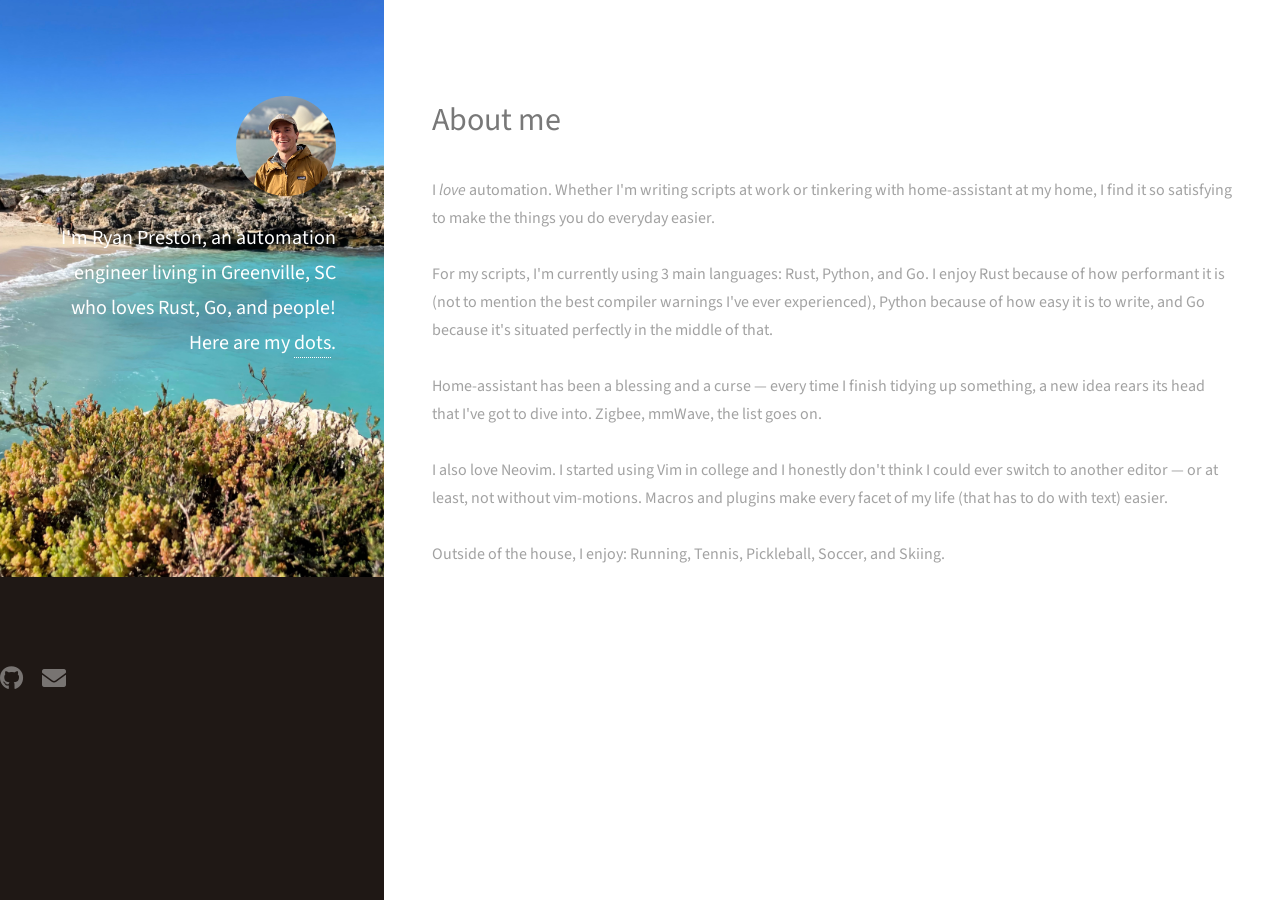
==== commit 58953d8b: "feat: remove images from website" ====
--- a/index.html
+++ b/index.html
@@ -29,9 +29,7 @@
 		</div>
 	</header>
 
-	<!-- Main -->
 	<div id="main">
-		<!-- One -->
 		<section id="one">
 			<header class="major">
 				<h2>About me</h2>
@@ -62,493 +60,17 @@
 				<br>
 				Outside of the house, I enjoy: Running, Tennis, Pickleball, Soccer, and Skiing.
 			</p>
-			<!-- <ul class="actions"> -->
-			<!-- 	<li><a href="#" class="button">Learn More</a></li> -->
-			<!-- </ul> -->
 		</section>
-
-		<!-- Two -->
-		<section id="two">
-			<h2>Snapshots of my Life</h2>
-			<div class="row">
-				<article class="col-6 col-12-xsmall work-item">
-					<a href="images/fulls/Coral and I.jpg" class="image fit thumb"><img
-							src="images/thumbs/Coral and I.jpg" alt="" /></a>
-					<h3>Coral and I</h3>
-					<!-- <p>My best friend </p> -->
-				</article>
-				<article class="col-6 col-12-xsmall work-item">
-					<a href="images/fulls/Quokka.jpg" class="image fit thumb"><img src="images/thumbs/Quokka.jpg"
-							alt="" /></a>
-					<h3>Travel</h3>
-					<!-- <p>Lorem ipsum dolor sit amet nisl sed nullam feugiat.</p> -->
-				</article>
-				<article class="col-6 col-12-xsmall work-item">
-					<a href="images/fulls/Soccer.jpg" class="image fit thumb"><img src="images/thumbs/Soccer.jpg"
-							alt="" /></a>
-					<h3>Our pug Pua</h3>
-					<!-- <p>Lorem ipsum dolor sit amet nisl sed nullam feugiat.</p> -->
-				</article>
-				<article class="col-6 col-12-xsmall work-item">
-					<a href="images/fulls/Pickleball.jpg" class="image fit thumb"><img
-							src="images/thumbs/Pickleball.jpg" alt="" /></a>
-					<h3>Pickleball</h3>
-					<!-- <p>Lorem ipsum dolor sit amet nisl sed nullam feugiat.</p> -->
-				</article>
-				<!-- <article class="col-6 col-12-xsmall work-item"> -->
-				<!-- 	<a href="images/fulls/05.jpg" class="image fit thumb"><img src="images/thumbs/05.jpg" alt="" /></a> -->
-				<!-- 	<h3>Nunc enim commodo aliquet</h3> -->
-				<!-- 	<p>Lorem ipsum dolor sit amet nisl sed nullam feugiat.</p> -->
-				<!-- </article> -->
-				<!-- <article class="col-6 col-12-xsmall work-item"> -->
-				<!-- 	<a href="images/fulls/06.jpg" class="image fit thumb"><img src="images/thumbs/06.jpg" alt="" /></a> -->
-				<!-- 	<h3>Risus ornare lacinia</h3> -->
-				<!-- 	<p>Lorem ipsum dolor sit amet nisl sed nullam feugiat.</p> -->
-				<!-- </article> -->
-			</div>
-			<!-- <ul class="actions"> -->
-			<!-- 	<li><a href="#" class="button">Full Portfolio</a></li> -->
-			<!-- </ul> -->
-		</section>
-
-		<!-- Three -->
-		<!-- <section id="three"> -->
-		<!-- 	<h2>Get In Touch</h2> -->
-		<!-- 	<p> -->
-		<!-- 		Accumsan pellentesque commodo blandit enim arcu non at amet id arcu -->
-		<!-- 		magna. Accumsan orci faucibus id eu lorem semper nunc nisi lorem -->
-		<!-- 		vulputate lorem neque lorem ipsum dolor. -->
-		<!-- 	</p> -->
-		<!-- 	<div class="row"> -->
-		<!-- 		<div class="col-8 col-12-small"> -->
-		<!-- 			<form method="post" action="#"> -->
-		<!-- 				<div class="row gtr-uniform gtr-50"> -->
-		<!-- 					<div class="col-6 col-12-xsmall"> -->
-		<!-- 						<input type="text" name="name" id="name" placeholder="Name" /> -->
-		<!-- 					</div> -->
-		<!-- 					<div class="col-6 col-12-xsmall"> -->
-		<!-- 						<input type="email" name="email" id="email" placeholder="Email" /> -->
-		<!-- 					</div> -->
-		<!-- 					<div class="col-12"> -->
-		<!-- 						<textarea name="message" id="message" placeholder="Message" rows="4"></textarea> -->
-		<!-- 					</div> -->
-		<!-- 				</div> -->
-		<!-- 			</form> -->
-		<!-- 			<ul class="actions"> -->
-		<!-- 				<li><input type="submit" value="Send Message" /></li> -->
-		<!-- 			</ul> -->
-		<!-- 		</div> -->
-		<!-- 		<div class="col-4 col-12-small"> -->
-		<!-- 			<ul class="labeled-icons"> -->
-		<!-- 				<li> -->
-		<!-- 					<h3 class="icon solid fa-home"> -->
-		<!-- 						<span class="label">Address</span> -->
-		<!-- 					</h3> -->
-		<!-- 					Greenville, SC<br /> -->
-		<!-- 					United States -->
-		<!-- 				</li> -->
-		<!-- 				<li> -->
-		<!-- 					<h3 class="icon solid fa-envelope"> -->
-		<!-- 						<span class="label">Email</span> -->
-		<!-- 					</h3> -->
-		<!-- 					<a href="mailto:rpreston.5n6i3@aleeas.com?subject=rpreston.me">rpreston.5n6i3@aleeas.com</a> -->
-		<!-- 				</li> -->
-		<!-- 			</ul> -->
-		<!-- 		</div> -->
-		<!-- 	</div> -->
-		<!-- </section> -->
-
-		<!-- Four -->
-		<!--
-					<section id=" four">
-								<h2>Elements</h2>
-
-								<section>
-									<h4>Text</h4>
-									<p>This is <b>bold</b> and this is <strong>strong</strong>. This is <i>italic</i>
-										and this is <em>emphasized</em>.
-										This is <sup>superscript</sup> text and this is <sub>subscript</sub> text.
-										This is <u>underlined</u> and this is code: <code>for (;;) { ... }</code>.
-										Finally, <a href="#">this is a link</a>.</p>
-									<hr />
-									<header>
-										<h4>Heading with a Subtitle</h4>
-										<p>Lorem ipsum dolor sit amet nullam id egestas urna aliquam</p>
-									</header>
-									<p>Nunc lacinia ante nunc ac lobortis. Interdum adipiscing gravida odio porttitor
-										sem non mi integer non faucibus ornare mi ut ante amet placerat aliquet.
-										Volutpat eu sed ante lacinia sapien lorem accumsan varius montes viverra nibh in
-										adipiscing blandit tempus accumsan.</p>
-									<header>
-										<h5>Heading with a Subtitle</h5>
-										<p>Lorem ipsum dolor sit amet nullam id egestas urna aliquam</p>
-									</header>
-									<p>Nunc lacinia ante nunc ac lobortis. Interdum adipiscing gravida odio porttitor
-										sem non mi integer non faucibus ornare mi ut ante amet placerat aliquet.
-										Volutpat eu sed ante lacinia sapien lorem accumsan varius montes viverra nibh in
-										adipiscing blandit tempus accumsan.</p>
-									<hr />
-									<h2>Heading Level 2</h2>
-									<h3>Heading Level 3</h3>
-									<h4>Heading Level 4</h4>
-									<h5>Heading Level 5</h5>
-									<h6>Heading Level 6</h6>
-									<hr />
-									<h5>Blockquote</h5>
-									<blockquote>Fringilla nisl. Donec accumsan interdum nisi, quis tincidunt felis
-										sagittis eget tempus euismod. Vestibulum ante ipsum primis in faucibus
-										vestibulum. Blandit adipiscing eu felis iaculis volutpat ac adipiscing accumsan
-										faucibus. Vestibulum ante ipsum primis in faucibus lorem ipsum dolor sit amet
-										nullam adipiscing eu felis.</blockquote>
-									<h5>Preformatted</h5>
-									<pre><code>i = 0;
-
-											while (!deck.isInOrder()) {
-											print 'Iteration ' + i;
-											deck.shuffle();
-											i++;
-											}
-
-											print 'It took ' + i + ' iterations to sort the deck.';</code></pre>
-								</section>
-
-								<section>
-									<h4>Lists</h4>
-									<div class="row">
-										<div class="col-6 col-12-xsmall">
-											<h5>Unordered</h5>
-											<ul>
-												<li>Dolor pulvinar etiam magna etiam.</li>
-												<li>Sagittis adipiscing lorem eleifend.</li>
-												<li>Felis enim feugiat dolore viverra.</li>
-											</ul>
-											<h5>Alternate</h5>
-											<ul class="alt">
-												<li>Dolor pulvinar etiam magna etiam.</li>
-												<li>Sagittis adipiscing lorem eleifend.</li>
-												<li>Felis enim feugiat dolore viverra.</li>
-											</ul>
-										</div>
-										<div class="col-6 col-12-xsmall">
-											<h5>Ordered</h5>
-											<ol>
-												<li>Dolor pulvinar etiam magna etiam.</li>
-												<li>Etiam vel felis at lorem sed viverra.</li>
-												<li>Felis enim feugiat dolore viverra.</li>
-												<li>Dolor pulvinar etiam magna etiam.</li>
-												<li>Etiam vel felis at lorem sed viverra.</li>
-												<li>Felis enim feugiat dolore viverra.</li>
-											</ol>
-											<h5>Icons</h5>
-											<ul class="icons">
-												<li><a href="#" class="icon brands fa-twitter"><span
-															class="label">Twitter</span></a></li>
-												<li><a href="#" class="icon brands fa-facebook-f"><span
-															class="label">Facebook</span></a></li>
-												<li><a href="#" class="icon brands fa-instagram"><span
-															class="label">Instagram</span></a></li>
-												<li><a href="#" class="icon brands fa-github"><span
-															class="label">Github</span></a></li>
-												<li><a href="#" class="icon brands fa-dribbble"><span
-															class="label">Dribbble</span></a></li>
-												<li><a href="#" class="icon brands fa-tumblr"><span
-															class="label">Tumblr</span></a></li>
-											</ul>
-										</div>
-									</div>
-									<h5>Actions</h5>
-									<ul class="actions">
-										<li><a href="#" class="button primary">Default</a></li>
-										<li><a href="#" class="button">Default</a></li>
-									</ul>
-									<ul class="actions small">
-										<li><a href="#" class="button primary small">Small</a></li>
-										<li><a href="#" class="button small">Small</a></li>
-									</ul>
-									<div class="row">
-										<div class="col-6 col-12-small">
-											<ul class="actions stacked">
-												<li><a href="#" class="button primary">Default</a></li>
-												<li><a href="#" class="button">Default</a></li>
-											</ul>
-										</div>
-										<div class="col-6 col-12-small">
-											<ul class="actions stacked">
-												<li><a href="#" class="button primary small">Small</a></li>
-												<li><a href="#" class="button small">Small</a></li>
-											</ul>
-										</div>
-										<div class="col-6 col-12-small">
-											<ul class="actions stacked">
-												<li><a href="#" class="button primary fit">Default</a></li>
-												<li><a href="#" class="button fit">Default</a></li>
-											</ul>
-										</div>
-										<div class="col-6 col-12-small">
-											<ul class="actions stacked">
-												<li><a href="#" class="button primary small fit">Small</a></li>
-												<li><a href="#" class="button small fit">Small</a></li>
-											</ul>
-										</div>
-									</div>
-								</section>
-
-								<section>
-									<h4>Table</h4>
-									<h5>Default</h5>
-									<div class="table-wrapper">
-										<table>
-											<thead>
-												<tr>
-													<th>Name</th>
-													<th>Description</th>
-													<th>Price</th>
-												</tr>
-											</thead>
-											<tbody>
-												<tr>
-													<td>Item One</td>
-													<td>Ante turpis integer aliquet porttitor.</td>
-													<td>29.99</td>
-												</tr>
-												<tr>
-													<td>Item Two</td>
-													<td>Vis ac commodo adipiscing arcu aliquet.</td>
-													<td>19.99</td>
-												</tr>
-												<tr>
-													<td>Item Three</td>
-													<td> Morbi faucibus arcu accumsan lorem.</td>
-													<td>29.99</td>
-												</tr>
-												<tr>
-													<td>Item Four</td>
-													<td>Vitae integer tempus condimentum.</td>
-													<td>19.99</td>
-												</tr>
-												<tr>
-													<td>Item Five</td>
-													<td>Ante turpis integer aliquet porttitor.</td>
-													<td>29.99</td>
-												</tr>
-											</tbody>
-											<tfoot>
-												<tr>
-													<td colspan="2"></td>
-													<td>100.00</td>
-												</tr>
-											</tfoot>
-										</table>
-									</div>
-
-									<h5>Alternate</h5>
-									<div class="table-wrapper">
-										<table class="alt">
-											<thead>
-												<tr>
-													<th>Name</th>
-													<th>Description</th>
-													<th>Price</th>
-												</tr>
-											</thead>
-											<tbody>
-												<tr>
-													<td>Item One</td>
-													<td>Ante turpis integer aliquet porttitor.</td>
-													<td>29.99</td>
-												</tr>
-												<tr>
-													<td>Item Two</td>
-													<td>Vis ac commodo adipiscing arcu aliquet.</td>
-													<td>19.99</td>
-												</tr>
-												<tr>
-													<td>Item Three</td>
-													<td> Morbi faucibus arcu accumsan lorem.</td>
-													<td>29.99</td>
-												</tr>
-												<tr>
-													<td>Item Four</td>
-													<td>Vitae integer tempus condimentum.</td>
-													<td>19.99</td>
-												</tr>
-												<tr>
-													<td>Item Five</td>
-													<td>Ante turpis integer aliquet porttitor.</td>
-													<td>29.99</td>
-												</tr>
-											</tbody>
-											<tfoot>
-												<tr>
-													<td colspan="2"></td>
-													<td>100.00</td>
-												</tr>
-											</tfoot>
-										</table>
-									</div>
-								</section>
-
-								<section>
-									<h4>Buttons</h4>
-									<ul class="actions">
-										<li><a href="#" class="button primary">Primary</a></li>
-										<li><a href="#" class="button">Default</a></li>
-									</ul>
-									<ul class="actions">
-										<li><a href="#" class="button large">Large</a></li>
-										<li><a href="#" class="button">Default</a></li>
-										<li><a href="#" class="button small">Small</a></li>
-									</ul>
-									<ul class="actions fit">
-										<li><a href="#" class="button primary fit">Fit</a></li>
-										<li><a href="#" class="button fit">Fit</a></li>
-									</ul>
-									<ul class="actions fit small">
-										<li><a href="#" class="button primary fit small">Fit + Small</a></li>
-										<li><a href="#" class="button fit small">Fit + Small</a></li>
-									</ul>
-									<ul class="actions">
-										<li><a href="#" class="button primary icon solid fa-download">Icon</a></li>
-										<li><a href="#" class="button icon solid fa-download">Icon</a></li>
-									</ul>
-									<ul class="actions">
-										<li><span class="button primary disabled">Primary</span></li>
-										<li><span class="button disabled">Default</span></li>
-									</ul>
-								</section>
-
-								<section>
-									<h4>Form</h4>
-									<form method="post" action="#">
-										<div class="row gtr-uniform gtr-50">
-											<div class="col-6 col-12-xsmall">
-												<input type="text" name="demo-name" id="demo-name" value=""
-													placeholder="Name" />
-											</div>
-											<div class="col-6 col-12-xsmall">
-												<input type="email" name="demo-email" id="demo-email" value=""
-													placeholder="Email" />
-											</div>
-											<div class="col-12">
-												<select name="demo-category" id="demo-category">
-													<option value="">- Category -</option>
-													<option value="1">Manufacturing</option>
-													<option value="1">Shipping</option>
-													<option value="1">Administration</option>
-													<option value="1">Human Resources</option>
-												</select>
-											</div>
-											<div class="col-4 col-12-small">
-												<input type="radio" id="demo-priority-low" name="demo-priority" checked>
-												<label for="demo-priority-low">Low Priority</label>
-											</div>
-											<div class="col-4 col-12-small">
-												<input type="radio" id="demo-priority-normal" name="demo-priority">
-												<label for="demo-priority-normal">Normal Priority</label>
-											</div>
-											<div class="col-4 col-12-small">
-												<input type="radio" id="demo-priority-high" name="demo-priority">
-												<label for="demo-priority-high">High Priority</label>
-											</div>
-											<div class="col-6 col-12-small">
-												<input type="checkbox" id="demo-copy" name="demo-copy">
-												<label for="demo-copy">Email me a copy of this message</label>
-											</div>
-											<div class="col-6 col-12-small">
-												<input type="checkbox" id="demo-human" name="demo-human" checked>
-												<label for="demo-human">I am a human and not a robot</label>
-											</div>
-											<div class="col-12">
-												<textarea name="demo-message" id="demo-message"
-													placeholder="Enter your message" rows="6"></textarea>
-											</div>
-											<div class="col-12">
-												<ul class="actions">
-													<li><input type="submit" value="Send Message" class="primary" />
-													</li>
-													<li><input type="reset" value="Reset" /></li>
-												</ul>
-											</div>
-										</div>
-									</form>
-								</section>
-
-								<section>
-									<h4>Image</h4>
-									<h5>Fit</h5>
-									<div class="box alt">
-										<div class="row gtr-50 gtr-uniform">
-											<div class="col-12"><span class="image fit"><img src="images/fulls/05.jpg"
-														alt="" /></span></div>
-											<div class="col-4"><span class="image fit"><img src="images/thumbs/01.jpg"
-														alt="" /></span></div>
-											<div class="col-4"><span class="image fit"><img src="images/thumbs/02.jpg"
-														alt="" /></span></div>
-											<div class="col-4"><span class="image fit"><img src="images/thumbs/03.jpg"
-														alt="" /></span></div>
-											<div class="col-4"><span class="image fit"><img src="images/thumbs/04.jpg"
-														alt="" /></span></div>
-											<div class="col-4"><span class="image fit"><img src="images/thumbs/05.jpg"
-														alt="" /></span></div>
-											<div class="col-4"><span class="image fit"><img src="images/thumbs/06.jpg"
-														alt="" /></span></div>
-											<div class="col-4"><span class="image fit"><img src="images/thumbs/03.jpg"
-														alt="" /></span></div>
-											<div class="col-4"><span class="image fit"><img src="images/thumbs/02.jpg"
-														alt="" /></span></div>
-											<div class="col-4"><span class="image fit"><img src="images/thumbs/01.jpg"
-														alt="" /></span></div>
-										</div>
-									</div>
-									<h5>Left &amp; Right</h5>
-									<p><span class="image left"><img src="images/avatar.jpg" alt="" /></span>Fringilla
-										nisl. Donec accumsan interdum nisi, quis tincidunt felis sagittis eget. tempus
-										euismod. Vestibulum ante ipsum primis in faucibus vestibulum. Blandit adipiscing
-										eu felis iaculis volutpat ac adipiscing accumsan eu faucibus. Integer ac
-										pellentesque praesent tincidunt felis sagittis eget. tempus euismod. Vestibulum
-										ante ipsum primis in faucibus vestibulum. Blandit adipiscing eu felis iaculis
-										volutpat ac adipiscing accumsan eu faucibus. Integer ac pellentesque praesent.
-										Donec accumsan interdum nisi, quis tincidunt felis sagittis eget. tempus
-										euismod. Vestibulum ante ipsum primis in faucibus vestibulum. Blandit adipiscing
-										eu felis iaculis volutpat ac adipiscing accumsan eu faucibus. Integer ac
-										pellentesque praesent tincidunt felis sagittis eget. tempus euismod. Vestibulum
-										ante ipsum primis in faucibus vestibulum. Blandit adipiscing eu felis iaculis
-										volutpat ac adipiscing accumsan eu faucibus. Integer ac pellentesque praesent.
-									</p>
-									<p><span class="image right"><img src="images/avatar.jpg" alt="" /></span>Fringilla
-										nisl. Donec accumsan interdum nisi, quis tincidunt felis sagittis eget. tempus
-										euismod. Vestibulum ante ipsum primis in faucibus vestibulum. Blandit adipiscing
-										eu felis iaculis volutpat ac adipiscing accumsan eu faucibus. Integer ac
-										pellentesque praesent tincidunt felis sagittis eget. tempus euismod. Vestibulum
-										ante ipsum primis in faucibus vestibulum. Blandit adipiscing eu felis iaculis
-										volutpat ac adipiscing accumsan eu faucibus. Integer ac pellentesque praesent.
-										Donec accumsan interdum nisi, quis tincidunt felis sagittis eget. tempus
-										euismod. Vestibulum ante ipsum primis in faucibus vestibulum. Blandit adipiscing
-										eu felis iaculis volutpat ac adipiscing accumsan eu faucibus. Integer ac
-										pellentesque praesent tincidunt felis sagittis eget. tempus euismod. Vestibulum
-										ante ipsum primis in faucibus vestibulum. Blandit adipiscing eu felis iaculis
-										volutpat ac adipiscing accumsan eu faucibus. Integer ac pellentesque praesent.
-									</p>
-								</section>
-
-		</section>
-		-->
 	</div>
 
 	<!-- Footer -->
 	<footer id="footer">
 		<div class="inner">
 			<ul class="icons">
-				<!-- <li> -->
-				<!-- 	<a href="#" class="icon brands fa-twitter"><span class="label">Twitter</span></a> -->
-				<!-- </li> -->
 				<li>
 					<a href="https://github.com/rnprest" class="icon brands fa-github"><span
 							class="label">Github</span></a>
 				</li>
-				<!-- <li> -->
-				<!-- 	<a href="#" class="icon brands fa-dribbble"><span class="label">Dribbble</span></a> -->
-				<!-- </li> -->
 				<li>
 					<a href="mailto:rpreston.5n6i3@aleeas.com?subject=rpreston.me" class="icon solid fa-envelope"><span
 							class="label">Email</span></a>
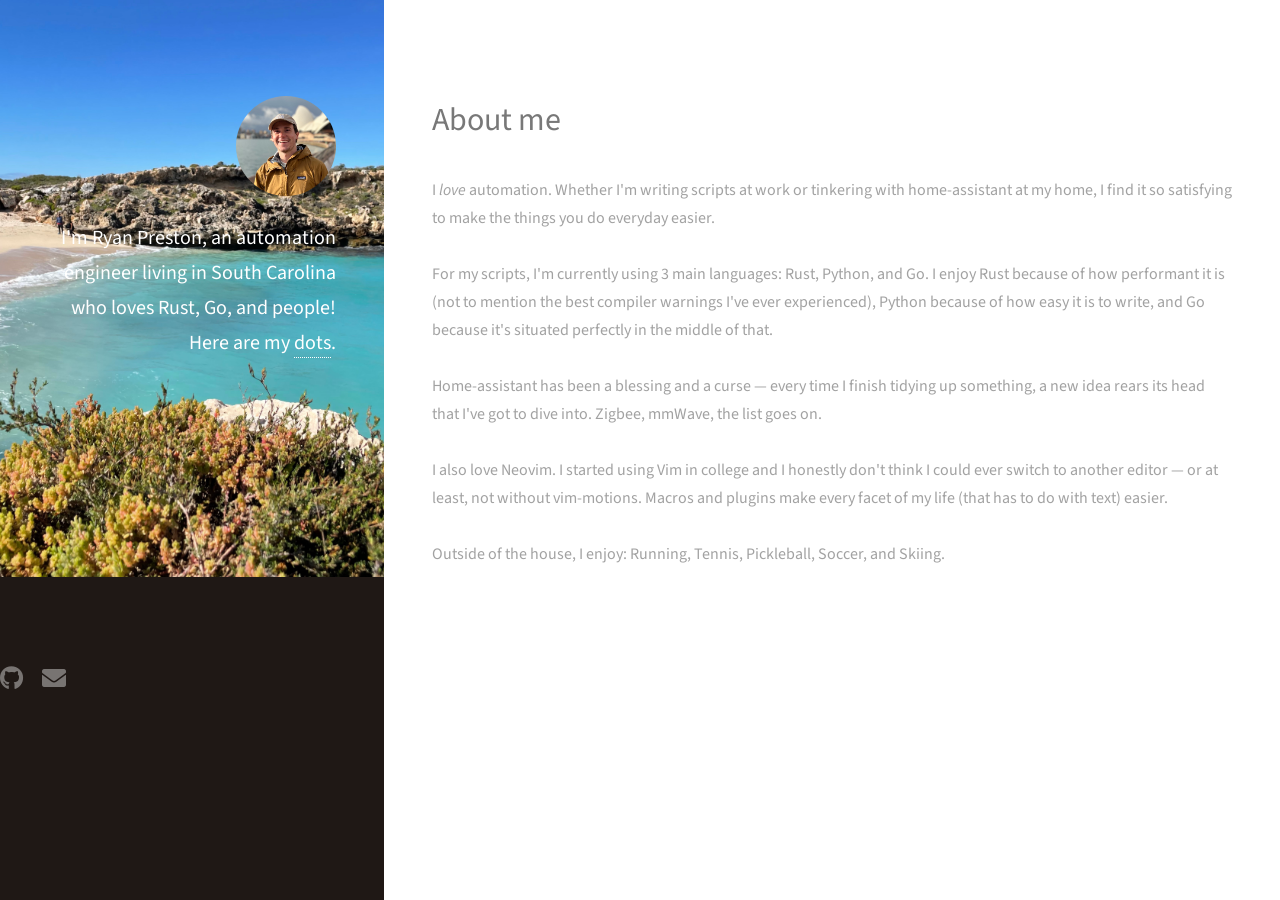
==== commit 10a9201e: "feat: update" ====
--- a/index.html
+++ b/index.html
@@ -21,7 +21,7 @@
 			<h1>
 				<strong>I'm Ryan Preston, an<br />
 					automation engineer living in<br />
-					Greenville, SC who loves<br />
+					South Carolina who loves<br />
 					Rust, Go, and people!</strong><br />
 				<strong>Here are my
 					<a href="https://github.com/rnprest/dotfiles">dots</a>.</strong>
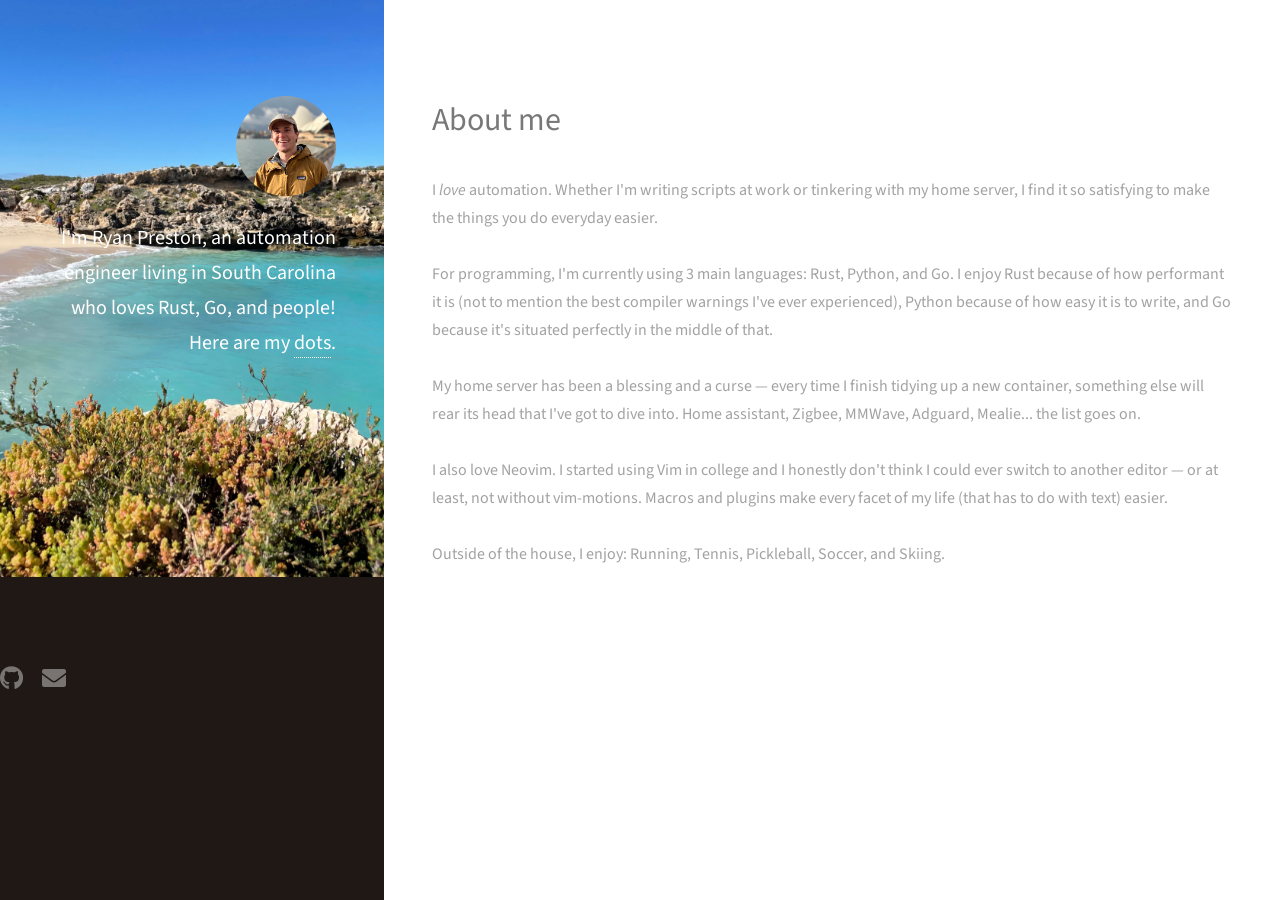
==== commit 648f7cde: "feat: change home-assistant to home server" ====
--- a/index.html
+++ b/index.html
@@ -36,20 +36,21 @@
 			</header>
 			<p>
 				I <em>love</em> automation. Whether I'm writing scripts at work
-				or tinkering with home-assistant at my home, I find it so
+				or tinkering with my home server, I find it so
 				satisfying to make the things you do everyday easier.
 				<br>
 				<br>
-				For my scripts, I'm currently using 3 main languages: Rust,
+				For programming, I'm currently using 3 main languages: Rust,
 				Python, and Go. I enjoy Rust because of how performant it is
 				(not to mention the best compiler warnings I've ever
 				experienced), Python because of how easy it is to write, and Go
 				because it's situated perfectly in the middle of that.
 				<br>
 				<br>
-				Home-assistant has been a blessing and a curse — every time I
-				finish tidying up something, a new idea rears its head that I've
-				got to dive into. Zigbee, mmWave, the list goes on.
+				My home server has been a blessing and a curse — every time I
+				finish tidying up a new container, something else will rear its
+				head that I've got to dive into. Home assistant, Zigbee, MMWave,
+				Adguard, Mealie... the list goes on.
 				<br>
 				<br>
 				I also love Neovim. I started using Vim in college and I
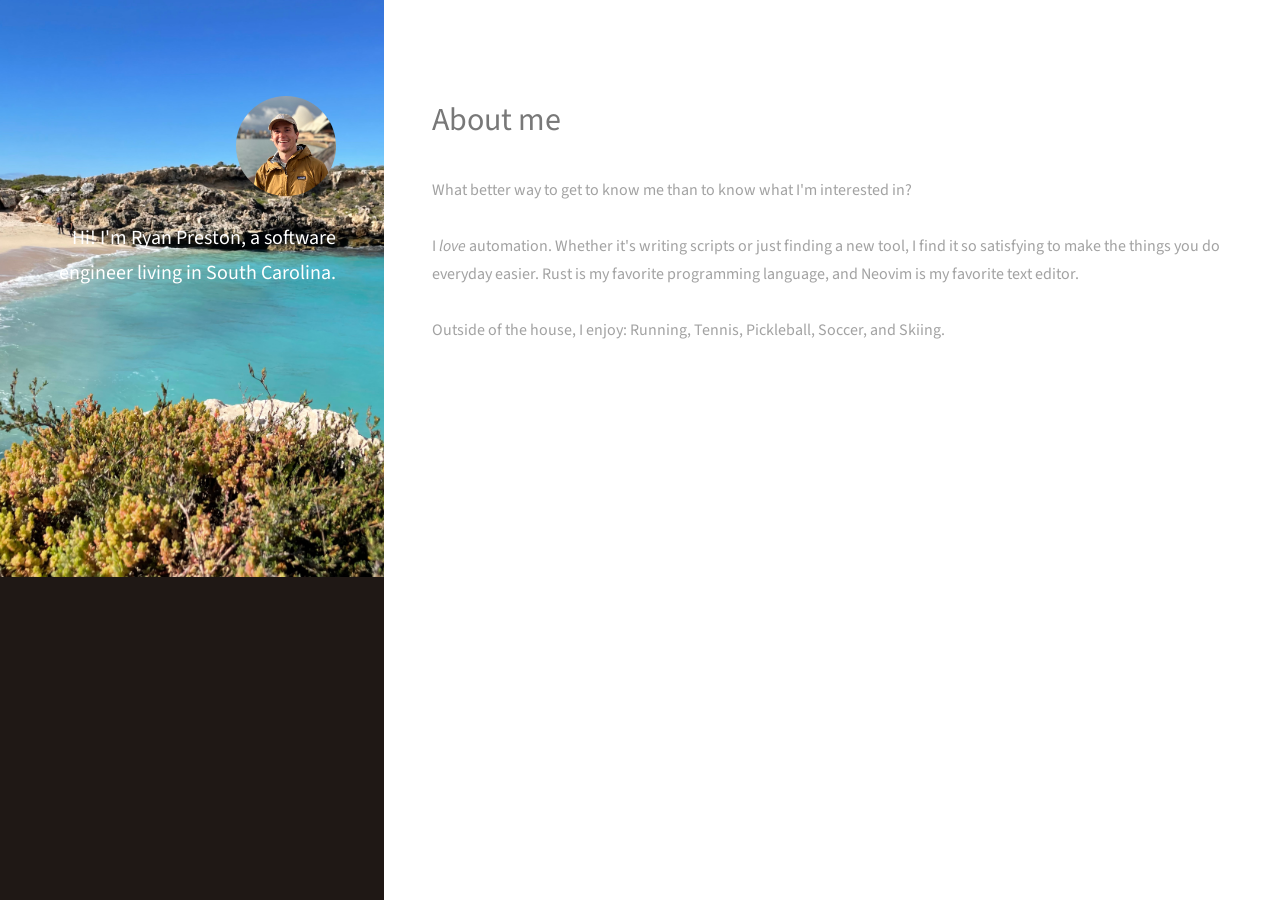
==== commit e5269b6a: "feat: update site, switch makefile->justfile, dos2unix" ====
--- a/index.html
+++ b/index.html
@@ -1,96 +1,68 @@
-<!DOCTYPE html>
-<!--
-	Strata by HTML5 UP
-	html5up.net | @ajlkn
-	Free for personal and commercial use under the CCA 3.0 license (html5up.net/license)
--->
-<html>
-
-<head>
-	<title>Ryan Preston</title>
-	<meta charset="utf-8" />
-	<meta name="viewport" content="width=device-width, initial-scale=1, user-scalable=no" />
-	<link rel="stylesheet" href="assets/css/main.css" />
-</head>
-
-<body class="is-preload">
-	<!-- Header -->
-	<header id="header">
-		<div class="inner">
-			<a href="#" class="image avatar"><img src="images/Profile Picture.jpg" alt="" /></a>
-			<h1>
-				<strong>I'm Ryan Preston, an<br />
-					automation engineer living in<br />
-					South Carolina who loves<br />
-					Rust, Go, and people!</strong><br />
-				<strong>Here are my
-					<a href="https://github.com/rnprest/dotfiles">dots</a>.</strong>
-			</h1>
-		</div>
-	</header>
-
-	<div id="main">
-		<section id="one">
-			<header class="major">
-				<h2>About me</h2>
-			</header>
-			<p>
-				I <em>love</em> automation. Whether I'm writing scripts at work
-				or tinkering with my home server, I find it so
-				satisfying to make the things you do everyday easier.
-				<br>
-				<br>
-				For programming, I'm currently using 3 main languages: Rust,
-				Python, and Go. I enjoy Rust because of how performant it is
-				(not to mention the best compiler warnings I've ever
-				experienced), Python because of how easy it is to write, and Go
-				because it's situated perfectly in the middle of that.
-				<br>
-				<br>
-				My home server has been a blessing and a curse — every time I
-				finish tidying up a new container, something else will rear its
-				head that I've got to dive into. Home assistant, Zigbee, MMWave,
-				Adguard, Mealie... the list goes on.
-				<br>
-				<br>
-				I also love Neovim. I started using Vim in college and I
-				honestly don't think I could ever switch to another editor — or
-				at least, not without vim-motions. Macros and plugins make every
-				facet of my life (that has to do with text) easier.
-				<br>
-				<br>
-				Outside of the house, I enjoy: Running, Tennis, Pickleball, Soccer, and Skiing.
-			</p>
-		</section>
-	</div>
-
-	<!-- Footer -->
-	<footer id="footer">
-		<div class="inner">
-			<ul class="icons">
-				<li>
-					<a href="https://github.com/rnprest" class="icon brands fa-github"><span
-							class="label">Github</span></a>
-				</li>
-				<li>
-					<a href="mailto:rpreston.5n6i3@aleeas.com?subject=rpreston.me" class="icon solid fa-envelope"><span
-							class="label">Email</span></a>
-				</li>
-			</ul>
-			<ul class="copyright">
-				<li>&copy; Ryan Preston</li>
-				<li>Design: <a href="http://html5up.net">HTML5 UP</a></li>
-			</ul>
-		</div>
-	</footer>
-
-	<!-- Scripts -->
-	<script src="assets/js/jquery.min.js"></script>
-	<script src="assets/js/jquery.poptrox.min.js"></script>
-	<script src="assets/js/browser.min.js"></script>
-	<script src="assets/js/breakpoints.min.js"></script>
-	<script src="assets/js/util.js"></script>
-	<script src="assets/js/main.js"></script>
-</body>
-
-</html>
+<!DOCTYPE html>
+<!--
+	Strata by HTML5 UP
+	html5up.net | @ajlkn
+	Free for personal and commercial use under the CCA 3.0 license (html5up.net/license)
+-->
+<html>
+
+<head>
+	<title>Ryan Preston</title>
+	<meta charset="utf-8" />
+	<meta name="viewport" content="width=device-width, initial-scale=1, user-scalable=no" />
+	<link rel="stylesheet" href="assets/css/main.css" />
+</head>
+
+<body class="is-preload">
+	<!-- Header -->
+	<header id="header">
+		<div class="inner">
+			<a href="#" class="image avatar"><img src="images/Profile Picture.jpg" alt="" /></a>
+			<h1>
+				<strong>Hi! I'm Ryan Preston, a<br />
+					software engineer living<br />
+					in South Carolina.</strong><br />
+			</h1>
+		</div>
+	</header>
+
+	<div id="main">
+		<section id="one">
+			<header class="major">
+				<h2>About me</h2>
+			</header>
+			<p>
+				What better way to get to know me than to know what I'm interested in?
+				<br>
+				<br>
+				I <em>love</em> automation. Whether it's writing scripts or just
+				finding a new tool, I find it so satisfying to make the things
+				you do everyday easier. Rust is my favorite programming
+				language, and Neovim is my favorite text editor.
+				<br>
+				<br>
+				Outside of the house, I enjoy: Running, Tennis, Pickleball, Soccer, and Skiing.
+			</p>
+		</section>
+	</div>
+
+	<!-- Footer -->
+	<footer id="footer">
+		<div class="inner">
+			<ul class="copyright">
+				<li>&copy; Ryan Preston</li>
+				<li>Design: <a href="http://html5up.net">HTML5 UP</a></li>
+			</ul>
+		</div>
+	</footer>
+
+	<!-- Scripts -->
+	<script src="assets/js/jquery.min.js"></script>
+	<script src="assets/js/jquery.poptrox.min.js"></script>
+	<script src="assets/js/browser.min.js"></script>
+	<script src="assets/js/breakpoints.min.js"></script>
+	<script src="assets/js/util.js"></script>
+	<script src="assets/js/main.js"></script>
+</body>
+
+</html>
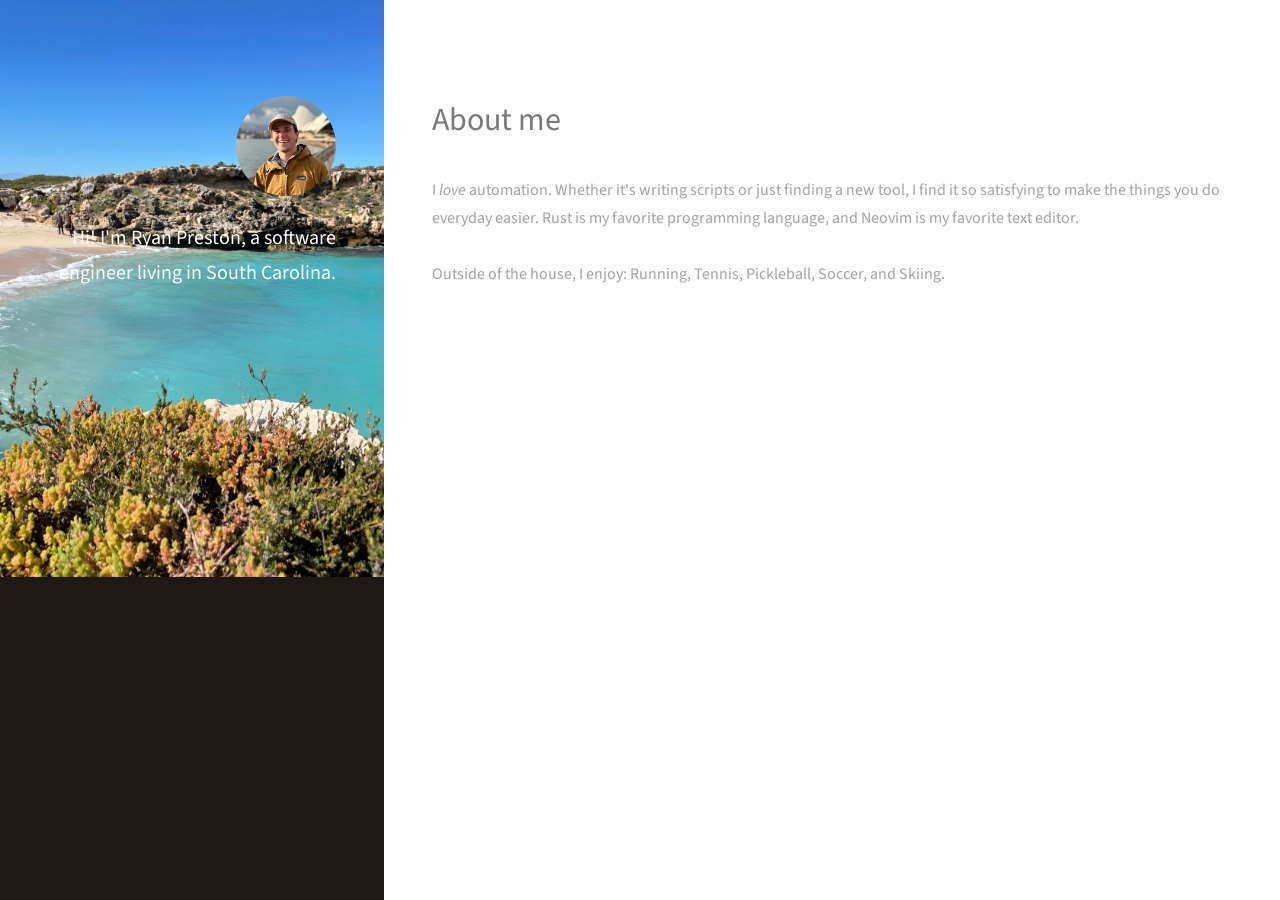
==== commit fb8a0cd3: "chore: update website text" ====
--- a/index.html
+++ b/index.html
@@ -32,9 +32,6 @@
 				<h2>About me</h2>
 			</header>
 			<p>
-				What better way to get to know me than to know what I'm interested in?
-				<br>
-				<br>
 				I <em>love</em> automation. Whether it's writing scripts or just
 				finding a new tool, I find it so satisfying to make the things
 				you do everyday easier. Rust is my favorite programming
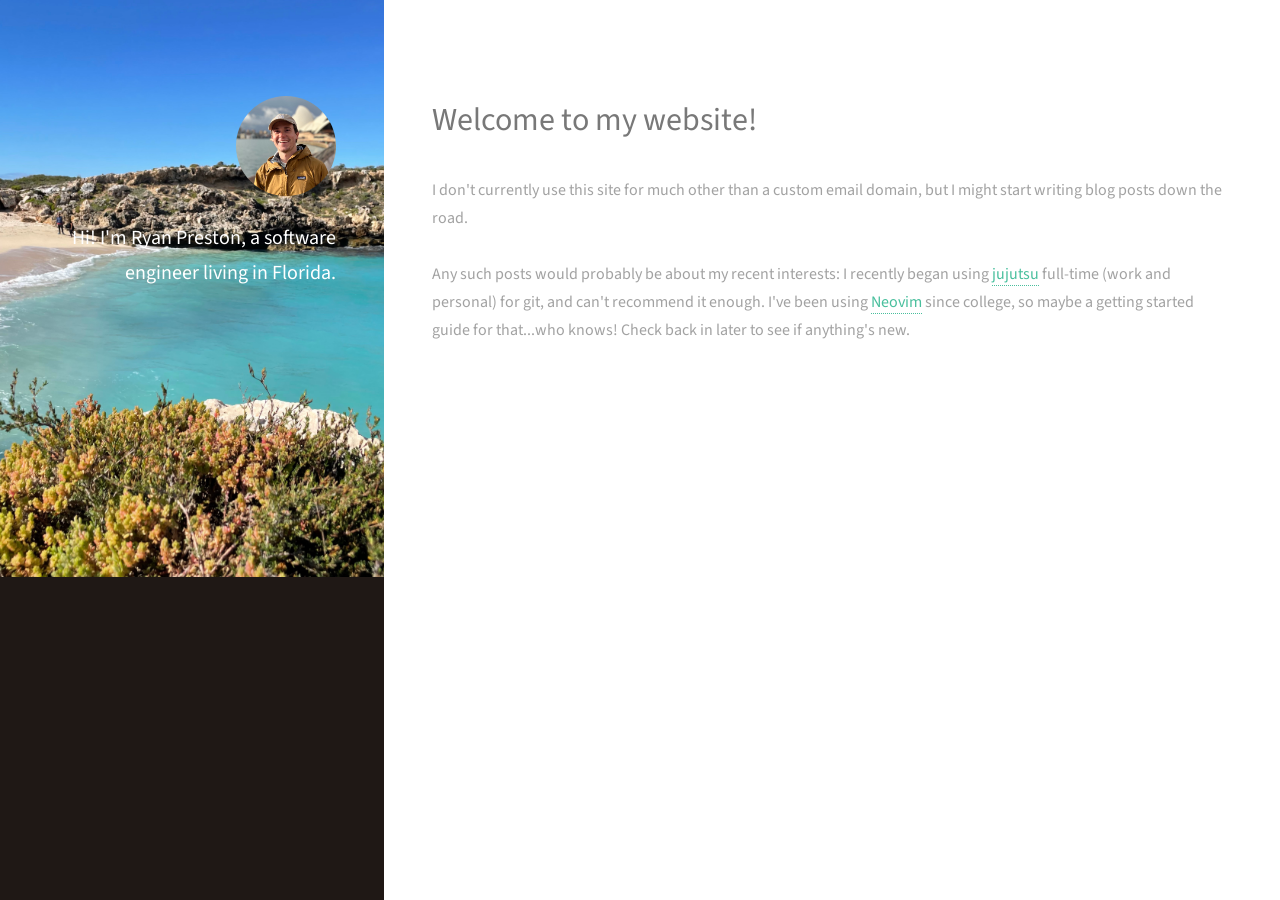
==== commit 20fa5879: "feat: update site text" ====
--- a/index.html
+++ b/index.html
@@ -21,7 +21,7 @@
 			<h1>
 				<strong>Hi! I'm Ryan Preston, a<br />
 					software engineer living<br />
-					in South Carolina.</strong><br />
+					in Florida.</strong><br />
 			</h1>
 		</div>
 	</header>
@@ -29,16 +29,20 @@
 	<div id="main">
 		<section id="one">
 			<header class="major">
-				<h2>About me</h2>
+				<h2>Welcome to my website!</h2>
 			</header>
 			<p>
-				I <em>love</em> automation. Whether it's writing scripts or just
-				finding a new tool, I find it so satisfying to make the things
-				you do everyday easier. Rust is my favorite programming
-				language, and Neovim is my favorite text editor.
+				I don't currently use this site for much other than a custom
+				email domain, but I might start writing blog posts down the
+				road.
 				<br>
 				<br>
-				Outside of the house, I enjoy: Running, Tennis, Pickleball, Soccer, and Skiing.
+				Any such posts would probably be about my recent interests: I
+				recently began using <a href="https://jj-vcs.github.io/jj/latest/">jujutsu</a>
+				full-time (work and personal) for git, and can't recommend it
+				enough. I've been using <a href="https://neovim.io/">Neovim</a>
+				since college, so maybe a getting started guide for that...who
+				knows! Check back in later to see if anything's new.
 			</p>
 		</section>
 	</div>
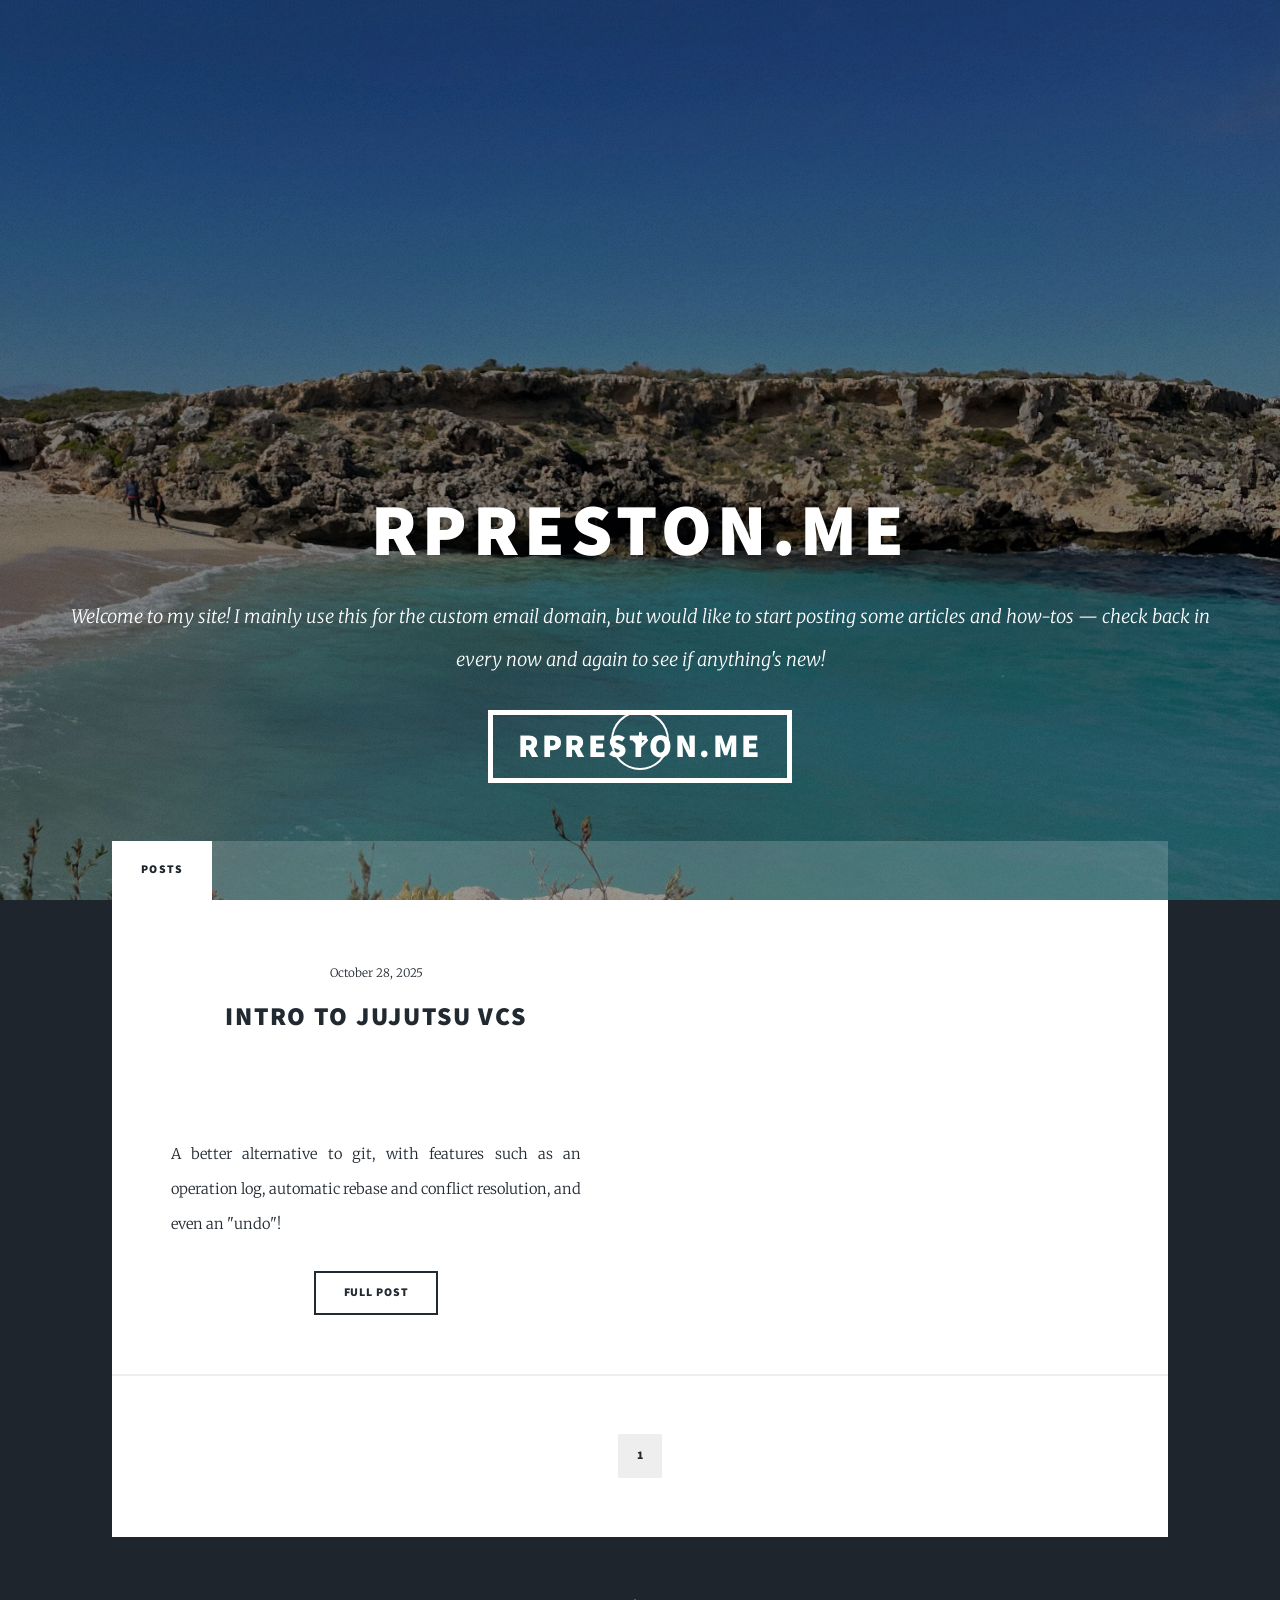
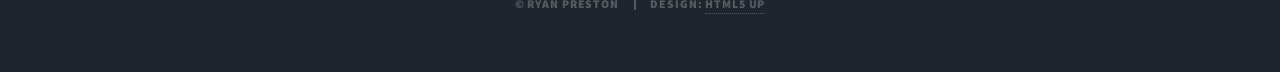
==== commit 628a2cf8: "feat: update website to support articles" ====
--- a/index.html
+++ b/index.html
@@ -1,69 +1,173 @@
-<!DOCTYPE html>
-<!--
-	Strata by HTML5 UP
-	html5up.net | @ajlkn
-	Free for personal and commercial use under the CCA 3.0 license (html5up.net/license)
--->
-<html>
-
-<head>
-	<title>Ryan Preston</title>
-	<meta charset="utf-8" />
-	<meta name="viewport" content="width=device-width, initial-scale=1, user-scalable=no" />
-	<link rel="stylesheet" href="assets/css/main.css" />
-</head>
-
-<body class="is-preload">
-	<!-- Header -->
-	<header id="header">
-		<div class="inner">
-			<a href="#" class="image avatar"><img src="images/Profile Picture.jpg" alt="" /></a>
-			<h1>
-				<strong>Hi! I'm Ryan Preston, a<br />
-					software engineer living<br />
-					in Florida.</strong><br />
-			</h1>
-		</div>
-	</header>
-
-	<div id="main">
-		<section id="one">
-			<header class="major">
-				<h2>Welcome to my website!</h2>
-			</header>
-			<p>
-				I don't currently use this site for much other than a custom
-				email domain, but I might start writing blog posts down the
-				road.
-				<br>
-				<br>
-				Any such posts would probably be about my recent interests: I
-				recently began using <a href="https://jj-vcs.github.io/jj/latest/">jujutsu</a>
-				full-time (work and personal) for git, and can't recommend it
-				enough. I've been using <a href="https://neovim.io/">Neovim</a>
-				since college, so maybe a getting started guide for that...who
-				knows! Check back in later to see if anything's new.
-			</p>
-		</section>
-	</div>
-
-	<!-- Footer -->
-	<footer id="footer">
-		<div class="inner">
-			<ul class="copyright">
-				<li>&copy; Ryan Preston</li>
-				<li>Design: <a href="http://html5up.net">HTML5 UP</a></li>
-			</ul>
-		</div>
-	</footer>
-
-	<!-- Scripts -->
-	<script src="assets/js/jquery.min.js"></script>
-	<script src="assets/js/jquery.poptrox.min.js"></script>
-	<script src="assets/js/browser.min.js"></script>
-	<script src="assets/js/breakpoints.min.js"></script>
-	<script src="assets/js/util.js"></script>
-	<script src="assets/js/main.js"></script>
-</body>
-
-</html>
+<!DOCTYPE HTML>
+<!--
+	Massively by HTML5 UP
+	html5up.net | @ajlkn
+	Free for personal and commercial use under the CCA 3.0 license (html5up.net/license)
+-->
+<html>
+	<head>
+		<title>Massively by HTML5 UP</title>
+		<meta charset="utf-8" />
+		<meta name="viewport" content="width=device-width, initial-scale=1, user-scalable=no" />
+		<link rel="stylesheet" href="assets/css/main.css" />
+		<noscript><link rel="stylesheet" href="assets/css/noscript.css" /></noscript>
+	</head>
+	<body class="is-preload">
+
+		<!-- Wrapper -->
+			<div id="wrapper" class="fade-in">
+
+				<!-- Intro -->
+					<div id="intro">
+						<h1>rpreston.me</h1>
+						<p>Welcome to my site! I mainly use this for the custom email domain, but would like to start posting some articles and how-tos — check back in every now and again to see if anything's new!</p>
+						<ul class="actions">
+							<li><a href="#header" class="button icon solid solo fa-arrow-down scrolly">Continue</a></li>
+						</ul>
+					</div>
+
+				<!-- Header -->
+					<header id="header">
+						<a href="index.html" class="logo">rpreston.me</a>
+					</header>
+
+				<!-- Nav -->
+					<nav id="nav">
+						<ul class="links">
+							<li class="active"><a href="index.html">Posts</a></li>
+						</ul>
+						<!-- <ul class="icons"> -->
+						<!-- 	<li><a href="#" class="icon brands fa-twitter"><span class="label">Twitter</span></a></li> -->
+						<!-- 	<li><a href="#" class="icon brands fa-facebook-f"><span class="label">Facebook</span></a></li> -->
+						<!-- 	<li><a href="#" class="icon brands fa-instagram"><span class="label">Instagram</span></a></li> -->
+						<!-- 	<li><a href="#" class="icon brands fa-github"><span class="label">GitHub</span></a></li> -->
+						<!-- </ul> -->
+					</nav>
+
+				<!-- Main -->
+					<div id="main">
+
+						<!-- Featured Post -->
+							<!-- <article class="post featured"> -->
+							<!-- 	<header class="major"> -->
+							<!-- 		<span class="date">October 28, 2025</span> -->
+							<!-- 		<h2><a href="#">Intro to Jujutsu VCS</a></h2> -->
+							<!-- 		<p>Aenean ornare velit lacus varius enim ullamcorper proin aliquam<br /> -->
+							<!-- 		facilisis ante sed etiam magna interdum congue. Lorem ipsum dolor<br /> -->
+							<!-- 		amet nullam sed etiam veroeros.</p> -->
+							<!-- 	</header> -->
+							<!-- 	<a href="#" class="image main"><img src="images/pic01.jpg" alt="" /></a> -->
+							<!-- 	<ul class="actions special"> -->
+							<!-- 		<li><a href="#" class="button large">Full Post</a></li> -->
+							<!-- 	</ul> -->
+							<!-- </article> -->
+
+						<!-- Posts -->
+							<section class="posts">
+								<article>
+									<header>
+										<span class="date">October 28, 2025</span>
+										<h2><a href="posts/intro_to_jujutsu_vcs.html">Intro to Jujutsu VCS</a></h2>
+									</header>
+									<a href="posts/intro_to_jujutsu_vcs.html" class="image fit">
+										<div class="box alt">
+											<div class="row gtr-50 gtr-uniform" style="display: flex; justify-content: center;">
+												<div class="col-6">
+													<span class="image fit">
+														<img src="https://raw.githubusercontent.com/jj-vcs/jj/refs/heads/main/docs/images/jj-logo.svg" alt="" />
+													</span>
+												</div>
+											</div>
+										</div>
+									</a>
+									<p>A better alternative to git, with features such as an operation log, automatic rebase and conflict resolution, and even an "undo"!</p>
+									<ul class="actions special">
+										<li><a href="posts/intro_to_jujutsu_vcs.html" class="button">Full Post</a></li>
+									</ul>
+								</article>
+							</section>
+
+						<!-- Footer -->
+							<footer>
+								<div class="pagination">
+									<!--<a href="#" class="previous">Prev</a>-->
+									<a href="#" class="page active">1</a>
+									<!-- <a href="#" class="page">2</a> -->
+									<!-- <a href="#" class="page">3</a> -->
+									<!-- <span class="extra">&hellip;</span> -->
+									<!-- <a href="#" class="page">8</a> -->
+									<!-- <a href="#" class="page">9</a> -->
+									<!-- <a href="#" class="page">10</a> -->
+									<!-- <a href="#" class="next">Next</a> -->
+								</div>
+							</footer>
+
+					</div>
+
+				<!-- Footer -->
+					<!-- <footer id="footer"> -->
+					<!-- 	<section> -->
+					<!-- 		<form method="post" action="#"> -->
+					<!-- 			<div class="fields"> -->
+					<!-- 				<div class="field"> -->
+					<!-- 					<label for="name">Name</label> -->
+					<!-- 					<input type="text" name="name" id="name" /> -->
+					<!-- 				</div> -->
+					<!-- 				<div class="field"> -->
+					<!-- 					<label for="email">Email</label> -->
+					<!-- 					<input type="text" name="email" id="email" /> -->
+					<!-- 				</div> -->
+					<!-- 				<div class="field"> -->
+					<!-- 					<label for="message">Message</label> -->
+					<!-- 					<textarea name="message" id="message" rows="3"></textarea> -->
+					<!-- 				</div> -->
+					<!-- 			</div> -->
+					<!-- 			<ul class="actions"> -->
+					<!-- 				<li><input type="submit" value="Send Message" /></li> -->
+					<!-- 			</ul> -->
+					<!-- 		</form> -->
+					<!-- 	</section> -->
+					<!-- 	<section class="split contact"> -->
+					<!-- 		<section class="alt"> -->
+					<!-- 			<h3>Address</h3> -->
+					<!-- 			<p>1234 Somewhere Road #87257<br /> -->
+					<!-- 			Nashville, TN 00000-0000</p> -->
+					<!-- 		</section> -->
+					<!-- 		<section> -->
+					<!-- 			<h3>Phone</h3> -->
+					<!-- 			<p><a href="#">(000) 000-0000</a></p> -->
+					<!-- 		</section> -->
+					<!-- 		<section> -->
+					<!-- 			<h3>Email</h3> -->
+					<!-- 			<p><a href="#">info@untitled.tld</a></p> -->
+					<!-- 		</section> -->
+					<!-- 		<section> -->
+					<!-- 			<h3>Social</h3> -->
+					<!-- 			<ul class="icons alt"> -->
+					<!-- 				<li><a href="#" class="icon brands alt fa-twitter"><span class="label">Twitter</span></a></li> -->
+					<!-- 				<li><a href="#" class="icon brands alt fa-facebook-f"><span class="label">Facebook</span></a></li> -->
+					<!-- 				<li><a href="#" class="icon brands alt fa-instagram"><span class="label">Instagram</span></a></li> -->
+					<!-- 				<li><a href="#" class="icon brands alt fa-github"><span class="label">GitHub</span></a></li> -->
+					<!-- 			</ul> -->
+					<!-- 		</section> -->
+					<!-- 	</section> -->
+					<!-- </footer> -->
+
+				<!-- Copyright -->
+					<div id="copyright">
+						<ul><li>&copy; Ryan Preston</li><li>Design: <a href="https://html5up.net">HTML5 UP</a></li></ul>
+					</div>
+
+			</div>
+
+		<!-- Scripts -->
+			<script src="assets/js/jquery.min.js"></script>
+			<script src="assets/js/jquery.scrollex.min.js"></script>
+			<script src="assets/js/jquery.scrolly.min.js"></script>
+			<script src="assets/js/browser.min.js"></script>
+			<script src="assets/js/breakpoints.min.js"></script>
+			<script src="assets/js/util.js"></script>
+			<script src="assets/js/main.js"></script>
+
+	</body>
+</html>
--- a/assets/css/main.css
+++ b/assets/css/main.css
@@ -1,3325 +1,4689 @@
-@import url("fontawesome-all.min.css");
-@import url("https://fonts.googleapis.com/css?family=Source+Sans+Pro:400,400italic");
+@import url(fontawesome-all.min.css);
+@import url("https://fonts.googleapis.com/css?family=Merriweather:300,700,300italic,700italic|Source+Sans+Pro:900");
 
 /*
-	Strata by HTML5 UP
+	Massively by HTML5 UP
 	html5up.net | @ajlkn
 	Free for personal and commercial use under the CCA 3.0 license (html5up.net/license)
 */
 
-html,
-body,
-div,
-span,
-applet,
-object,
-iframe,
-h1,
-h2,
-h3,
-h4,
-h5,
-h6,
-p,
-blockquote,
-pre,
-a,
-abbr,
-acronym,
-address,
-big,
-cite,
-code,
-del,
-dfn,
-em,
-img,
-ins,
-kbd,
-q,
-s,
-samp,
-small,
-strike,
-strong,
-sub,
-sup,
-tt,
-var,
-b,
-u,
-i,
-center,
-dl,
-dt,
-dd,
-ol,
-ul,
-li,
-fieldset,
-form,
-label,
-legend,
-table,
-caption,
-tbody,
-tfoot,
-thead,
-tr,
-th,
-td,
-article,
-aside,
-canvas,
-details,
-embed,
-figure,
-figcaption,
-footer,
-header,
-hgroup,
-menu,
-nav,
-output,
-ruby,
-section,
-summary,
-time,
-mark,
-audio,
-video {
-  margin: 0;
-  padding: 0;
-  border: 0;
-  font-size: 100%;
-  font: inherit;
-  vertical-align: baseline;
+html, body, div, span, applet, object,
+iframe, h1, h2, h3, h4, h5, h6, p, blockquote,
+pre, a, abbr, acronym, address, big, cite,
+code, del, dfn, em, img, ins, kbd, q, s, samp,
+small, strike, strong, sub, sup, tt, var, b,
+u, i, center, dl, dt, dd, ol, ul, li, fieldset,
+form, label, legend, table, caption, tbody,
+tfoot, thead, tr, th, td, article, aside,
+canvas, details, embed, figure, figcaption,
+footer, header, hgroup, menu, nav, output, ruby,
+section, summary, time, mark, audio, video {
+	margin: 0;
+	padding: 0;
+	border: 0;
+	font-size: 100%;
+	font: inherit;
+	vertical-align: baseline;}
+
+article, aside, details, figcaption, figure,
+footer, header, hgroup, menu, nav, section {
+	display: block;}
+
+body {
+	line-height: 1;
 }
 
-article,
-aside,
-details,
-figcaption,
-figure,
-footer,
-header,
-hgroup,
-menu,
-nav,
-section {
-  display: block;
+ol, ul {
+	list-style: none;
 }
 
+blockquote, q {
+	quotes: none;
+}
+
+	blockquote:before, blockquote:after, q:before, q:after {
+		content: '';
+		content: none;
+	}
+
+table {
+	border-collapse: collapse;
+	border-spacing: 0;
+}
+
 body {
-  line-height: 1;
+	-webkit-text-size-adjust: none;
 }
 
-ol,
-ul {
-  list-style: none;
+mark {
+	background-color: transparent;
+	color: inherit;
 }
 
-blockquote,
-q {
-  quotes: none;
+input::-moz-focus-inner {
+	border: 0;
+	padding: 0;
 }
 
-blockquote:before,
-blockquote:after,
-q:before,
-q:after {
-  content: "";
-  content: none;
+input, select, textarea {
+	-moz-appearance: none;
+	-webkit-appearance: none;
+	-ms-appearance: none;
+	appearance: none;
 }
 
-table {
-  border-collapse: collapse;
-  border-spacing: 0;
-}
-
-body {
-  -webkit-text-size-adjust: none;
-}
-
-mark {
-  background-color: transparent;
-  color: inherit;
-}
-
-input::-moz-focus-inner {
-  border: 0;
-  padding: 0;
-}
-
-input,
-select,
-textarea {
-  -moz-appearance: none;
-  -webkit-appearance: none;
-  -ms-appearance: none;
-  appearance: none;
-}
-
 /* Basic */
 
-html {
-  box-sizing: border-box;
-}
-
-*,
-*:before,
-*:after {
-  box-sizing: inherit;
-}
-
-body {
-  background: #fff;
-}
-
-body.is-preload *,
-body.is-preload *:before,
-body.is-preload *:after {
-  -moz-animation: none !important;
-  -webkit-animation: none !important;
-  -ms-animation: none !important;
-  animation: none !important;
-  -moz-transition: none !important;
-  -webkit-transition: none !important;
-  -ms-transition: none !important;
-  transition: none !important;
-}
-
-body,
-input,
-select,
-textarea {
-  color: #a2a2a2;
-  font-family: "Source Sans Pro", Helvetica, sans-serif;
-  font-size: 16pt;
-  font-weight: 400;
-  line-height: 1.75em;
-}
-
-a {
-  -moz-transition: color 0.2s ease-in-out, border-color 0.2s ease-in-out;
-  -webkit-transition: color 0.2s ease-in-out, border-color 0.2s ease-in-out;
-  -ms-transition: color 0.2s ease-in-out, border-color 0.2s ease-in-out;
-  transition: color 0.2s ease-in-out, border-color 0.2s ease-in-out;
-  border-bottom: dotted 1px;
-  color: #49bf9d;
-  text-decoration: none;
-}
-
-a:hover {
-  border-bottom-color: transparent;
-  color: #49bf9d !important;
-  text-decoration: none;
-}
-
-strong,
-b {
-  color: #787878;
-  font-weight: 400;
-}
-
-em,
-i {
-  font-style: italic;
-}
-
-p {
-  margin: 0 0 2em 0;
-}
-
-h1,
-h2,
-h3,
-h4,
-h5,
-h6 {
-  color: #787878;
-  font-weight: 400;
-  line-height: 1em;
-  margin: 0 0 1em 0;
-}
-
-h1 a,
-h2 a,
-h3 a,
-h4 a,
-h5 a,
-h6 a {
-  color: inherit;
-  text-decoration: none;
-}
-
-h1 {
-  font-size: 2em;
-  line-height: 1.5em;
-}
-
-h2 {
-  font-size: 1.5em;
-  line-height: 1.5em;
-}
-
-h3 {
-  font-size: 1.25em;
-  line-height: 1.5em;
-}
-
-h4 {
-  font-size: 1.1em;
-  line-height: 1.5em;
-}
-
-h5 {
-  font-size: 0.9em;
-  line-height: 1.5em;
-}
-
-h6 {
-  font-size: 0.7em;
-  line-height: 1.5em;
-}
-
-sub {
-  font-size: 0.8em;
-  position: relative;
-  top: 0.5em;
-}
-
-sup {
-  font-size: 0.8em;
-  position: relative;
-  top: -0.5em;
-}
-
-hr {
-  border: 0;
-  border-bottom: solid 2px #efefef;
-  margin: 2em 0;
-}
-
-hr.major {
-  margin: 3em 0;
-}
-
-blockquote {
-  border-left: solid 6px #efefef;
-  font-style: italic;
-  margin: 0 0 2em 0;
-  padding: 0.5em 0 0.5em 1.5em;
-}
-
-code {
-  background: #f7f7f7;
-  border-radius: 0.35em;
-  border: solid 2px #efefef;
-  font-family: "Courier New", monospace;
-  font-size: 0.9em;
-  margin: 0 0.25em;
-  padding: 0.25em 0.65em;
-}
-
-pre {
-  -webkit-overflow-scrolling: touch;
-  font-family: "Courier New", monospace;
-  font-size: 0.9em;
-  margin: 0 0 2em 0;
-}
-
-pre code {
-  display: block;
-  line-height: 1.75em;
-  padding: 1em 1.5em;
-  overflow-x: auto;
-}
-
-.align-left {
-  text-align: left;
-}
-
-.align-center {
-  text-align: center;
-}
-
-.align-right {
-  text-align: right;
-}
-
-/* Container */
-
-.container {
-  margin: 0 auto;
-  max-width: calc(100% - 4em);
-  width: 100%;
-}
-
-.container.xsmall {
-  width: 25%;
-}
-
-.container.small {
-  width: 50%;
-}
-
-.container.medium {
-  width: 75%;
-}
-
-.container.large {
-  width: 125%;
-}
-
-.container.xlarge {
-  width: 150%;
-}
-
-.container.max {
-  width: 100%;
-}
-
-@media screen and (max-width: 980px) {
-  .container {
-    width: 100% !important;
-    max-width: 100% !important;
-  }
-}
-
-@media screen and (max-width: 480px) {
-  .container {
-    max-width: calc(100% - 3em);
-  }
-}
+	@-ms-viewport {
+		width: device-width;
+	}
+
+	body {
+		-ms-overflow-style: scrollbar;
+	}
+
+	@media screen and (max-width: 480px) {
+
+		html, body {
+			min-width: 320px;
+		}
+
+	}
+
+	html {
+		box-sizing: border-box;
+	}
+
+	*, *:before, *:after {
+		box-sizing: inherit;
+	}
+
+	body {
+		background-color: #1e252d;
+	}
+
+		body.is-preload *, body.is-preload *:before, body.is-preload *:after {
+			-moz-animation: none !important;
+			-webkit-animation: none !important;
+			-ms-animation: none !important;
+			animation: none !important;
+			-moz-transition: none !important;
+			-webkit-transition: none !important;
+			-ms-transition: none !important;
+			transition: none !important;
+		}
+
+/* Type */
+
+	html {
+		font-size: 16pt;
+	}
+
+		@media screen and (max-width: 1680px) {
+
+			html {
+				font-size: 12pt;
+			}
+
+		}
+
+		@media screen and (max-width: 1280px) {
+
+			html {
+				font-size: 11pt;
+			}
+
+		}
+
+		@media screen and (max-width: 360px) {
+
+			html {
+				font-size: 10pt;
+			}
+
+		}
+
+	body {
+		color: #212931;
+	}
+
+	body, input, select, textarea {
+		font-family: "Merriweather", Georgia, serif;
+		font-weight: 300;
+		font-size: 1rem;
+		line-height: 2.375;
+	}
+
+	a {
+		-moz-transition: color 0.2s ease-in-out, background-color 0.2s ease-in-out, border-color 0.2s ease-in-out, box-shadow 0.2s ease-in-out;
+		-webkit-transition: color 0.2s ease-in-out, background-color 0.2s ease-in-out, border-color 0.2s ease-in-out, box-shadow 0.2s ease-in-out;
+		-ms-transition: color 0.2s ease-in-out, background-color 0.2s ease-in-out, border-color 0.2s ease-in-out, box-shadow 0.2s ease-in-out;
+		transition: color 0.2s ease-in-out, background-color 0.2s ease-in-out, border-color 0.2s ease-in-out, box-shadow 0.2s ease-in-out;
+		border-bottom: dotted 1px;
+		text-decoration: none;
+	}
+
+		a:hover {
+			border-bottom-color: transparent;
+		}
+
+	strong, b {
+		font-weight: 600;
+	}
+
+	em, i {
+		font-style: italic;
+	}
+
+	p {
+		text-align: justify;
+		margin: 0 0 2rem 0;
+	}
+
+	h1, h2, h3, h4, h5, h6 {
+		font-family: "Source Sans Pro", Helvetica, sans-serif;
+		font-weight: 900;
+		line-height: 1.5;
+		letter-spacing: 0.075em;
+		text-transform: uppercase;
+		margin: 0 0 1rem 0;
+	}
+
+		h1 a, h2 a, h3 a, h4 a, h5 a, h6 a {
+			border-bottom: 0;
+			color: inherit;
+			text-decoration: none;
+		}
+
+	h1 {
+		font-size: 4rem;
+		line-height: 1.1;
+		margin: 0 0 2rem 0;
+	}
+
+	h2 {
+		font-size: 1.75rem;
+		line-height: 1.3;
+		margin: 0 0 1.5rem 0;
+	}
+
+	h3 {
+		font-size: 1.25rem;
+		margin: 0 0 1.5rem 0;
+	}
+
+	h4 {
+		font-size: 1rem;
+	}
+
+	h5 {
+		font-size: 0.9rem;
+	}
+
+	h6 {
+		font-size: 0.8rem;
+	}
+
+	sub {
+		font-size: 0.8rem;
+		position: relative;
+		top: 0.5rem;
+	}
+
+	sup {
+		font-size: 0.8rem;
+		position: relative;
+		top: -0.5rem;
+	}
+
+	blockquote {
+		border-left: solid 4px;
+		font-style: italic;
+		margin: 0 0 2rem 0;
+		padding: 0.5rem 0 0.5rem 2rem;
+	}
+
+	code {
+		border: solid 2px;
+		font-family: "Courier New", monospace;
+		font-size: 0.9rem;
+		margin: 0 0.25rem;
+		padding: 0.25rem 0.65rem;
+	}
+
+	pre {
+		-webkit-overflow-scrolling: touch;
+		font-family: "Courier New", monospace;
+		font-size: 0.9rem;
+		margin: 0 0 2rem 0;
+	}
+
+		pre code {
+			display: block;
+			line-height: 1.75;
+			padding: 1rem 1.5rem;
+			overflow-x: auto;
+		}
+
+	hr {
+		border: 0;
+		border-bottom: solid 2px;
+		margin: 3rem 0;
+	}
+
+		hr.major {
+			margin: 5rem 0;
+		}
+
+	.align-left {
+		text-align: left;
+	}
+
+	.align-center {
+		text-align: center;
+	}
+
+	.align-right {
+		text-align: right;
+	}
+
+	input, select, textarea {
+		color: #212931;
+	}
+
+	a {
+		color: #212931;
+		border-bottom-color: rgba(33, 41, 49, 0.5);
+	}
+
+		a:hover {
+			border-bottom-color: transparent;
+			color: #18bfef !important;
+		}
+
+	strong, b {
+		color: #212931;
+	}
+
+	h1, h2, h3, h4, h5, h6 {
+		color: #212931;
+	}
+
+	blockquote {
+		border-left-color: #eeeeee;
+	}
+
+	code {
+		background: rgba(220, 220, 220, 0.25);
+		border-color: #eeeeee;
+	}
+
+	hr {
+		border-bottom-color: #eeeeee;
+	}
 
 /* Row */
 
-.row {
-  display: flex;
-  flex-wrap: wrap;
-  box-sizing: border-box;
-  align-items: stretch;
-}
-
-.row > * {
-  box-sizing: border-box;
-}
-
-.row.gtr-uniform > * > :last-child {
-  margin-bottom: 0;
-}
-
-.row.aln-left {
-  justify-content: flex-start;
-}
-
-.row.aln-center {
-  justify-content: center;
-}
-
-.row.aln-right {
-  justify-content: flex-end;
-}
-
-.row.aln-top {
-  align-items: flex-start;
-}
-
-.row.aln-middle {
-  align-items: center;
-}
-
-.row.aln-bottom {
-  align-items: flex-end;
-}
-
-.row > .imp {
-  order: -1;
-}
-
-.row > .col-1 {
-  width: 8.33333%;
-}
-
-.row > .off-1 {
-  margin-left: 8.33333%;
-}
-
-.row > .col-2 {
-  width: 16.66667%;
-}
-
-.row > .off-2 {
-  margin-left: 16.66667%;
-}
-
-.row > .col-3 {
-  width: 25%;
-}
-
-.row > .off-3 {
-  margin-left: 25%;
-}
-
-.row > .col-4 {
-  width: 33.33333%;
-}
-
-.row > .off-4 {
-  margin-left: 33.33333%;
-}
-
-.row > .col-5 {
-  width: 41.66667%;
-}
-
-.row > .off-5 {
-  margin-left: 41.66667%;
-}
-
-.row > .col-6 {
-  width: 50%;
-}
-
-.row > .off-6 {
-  margin-left: 50%;
-}
-
-.row > .col-7 {
-  width: 58.33333%;
-}
-
-.row > .off-7 {
-  margin-left: 58.33333%;
-}
-
-.row > .col-8 {
-  width: 66.66667%;
-}
-
-.row > .off-8 {
-  margin-left: 66.66667%;
-}
-
-.row > .col-9 {
-  width: 75%;
-}
-
-.row > .off-9 {
-  margin-left: 75%;
-}
-
-.row > .col-10 {
-  width: 83.33333%;
-}
-
-.row > .off-10 {
-  margin-left: 83.33333%;
-}
-
-.row > .col-11 {
-  width: 91.66667%;
-}
-
-.row > .off-11 {
-  margin-left: 91.66667%;
-}
-
-.row > .col-12 {
-  width: 100%;
-}
-
-.row > .off-12 {
-  margin-left: 100%;
-}
-
-.row.gtr-0 {
-  margin-top: 0;
-  margin-left: 0em;
-}
-
-.row.gtr-0 > * {
-  padding: 0 0 0 0em;
-}
-
-.row.gtr-0.gtr-uniform {
-  margin-top: 0em;
-}
-
-.row.gtr-0.gtr-uniform > * {
-  padding-top: 0em;
-}
-
-.row.gtr-25 {
-  margin-top: 0;
-  margin-left: -0.625em;
-}
-
-.row.gtr-25 > * {
-  padding: 0 0 0 0.625em;
-}
-
-.row.gtr-25.gtr-uniform {
-  margin-top: -0.625em;
-}
-
-.row.gtr-25.gtr-uniform > * {
-  padding-top: 0.625em;
-}
-
-.row.gtr-50 {
-  margin-top: 0;
-  margin-left: -1.25em;
-}
-
-.row.gtr-50 > * {
-  padding: 0 0 0 1.25em;
-}
-
-.row.gtr-50.gtr-uniform {
-  margin-top: -1.25em;
-}
-
-.row.gtr-50.gtr-uniform > * {
-  padding-top: 1.25em;
-}
-
-.row {
-  margin-top: 0;
-  margin-left: -2.5em;
-}
-
-.row > * {
-  padding: 0 0 0 2.5em;
-}
-
-.row.gtr-uniform {
-  margin-top: -2.5em;
-}
-
-.row.gtr-uniform > * {
-  padding-top: 2.5em;
-}
-
-.row.gtr-150 {
-  margin-top: 0;
-  margin-left: -3.75em;
-}
-
-.row.gtr-150 > * {
-  padding: 0 0 0 3.75em;
-}
-
-.row.gtr-150.gtr-uniform {
-  margin-top: -3.75em;
-}
-
-.row.gtr-150.gtr-uniform > * {
-  padding-top: 3.75em;
-}
-
-.row.gtr-200 {
-  margin-top: 0;
-  margin-left: -5em;
-}
-
-.row.gtr-200 > * {
-  padding: 0 0 0 5em;
-}
-
-.row.gtr-200.gtr-uniform {
-  margin-top: -5em;
-}
-
-.row.gtr-200.gtr-uniform > * {
-  padding-top: 5em;
-}
-
-@media screen and (max-width: 1800px) {
-  .row {
-    display: flex;
-    flex-wrap: wrap;
-    box-sizing: border-box;
-    align-items: stretch;
-  }
-
-  .row > * {
-    box-sizing: border-box;
-  }
-
-  .row.gtr-uniform > * > :last-child {
-    margin-bottom: 0;
-  }
-
-  .row.aln-left {
-    justify-content: flex-start;
-  }
-
-  .row.aln-center {
-    justify-content: center;
-  }
-
-  .row.aln-right {
-    justify-content: flex-end;
-  }
-
-  .row.aln-top {
-    align-items: flex-start;
-  }
-
-  .row.aln-middle {
-    align-items: center;
-  }
-
-  .row.aln-bottom {
-    align-items: flex-end;
-  }
-
-  .row > .imp-xlarge {
-    order: -1;
-  }
-
-  .row > .col-1-xlarge {
-    width: 8.33333%;
-  }
-
-  .row > .off-1-xlarge {
-    margin-left: 8.33333%;
-  }
-
-  .row > .col-2-xlarge {
-    width: 16.66667%;
-  }
-
-  .row > .off-2-xlarge {
-    margin-left: 16.66667%;
-  }
-
-  .row > .col-3-xlarge {
-    width: 25%;
-  }
-
-  .row > .off-3-xlarge {
-    margin-left: 25%;
-  }
-
-  .row > .col-4-xlarge {
-    width: 33.33333%;
-  }
-
-  .row > .off-4-xlarge {
-    margin-left: 33.33333%;
-  }
-
-  .row > .col-5-xlarge {
-    width: 41.66667%;
-  }
-
-  .row > .off-5-xlarge {
-    margin-left: 41.66667%;
-  }
-
-  .row > .col-6-xlarge {
-    width: 50%;
-  }
-
-  .row > .off-6-xlarge {
-    margin-left: 50%;
-  }
-
-  .row > .col-7-xlarge {
-    width: 58.33333%;
-  }
-
-  .row > .off-7-xlarge {
-    margin-left: 58.33333%;
-  }
-
-  .row > .col-8-xlarge {
-    width: 66.66667%;
-  }
-
-  .row > .off-8-xlarge {
-    margin-left: 66.66667%;
-  }
-
-  .row > .col-9-xlarge {
-    width: 75%;
-  }
-
-  .row > .off-9-xlarge {
-    margin-left: 75%;
-  }
-
-  .row > .col-10-xlarge {
-    width: 83.33333%;
-  }
-
-  .row > .off-10-xlarge {
-    margin-left: 83.33333%;
-  }
-
-  .row > .col-11-xlarge {
-    width: 91.66667%;
-  }
-
-  .row > .off-11-xlarge {
-    margin-left: 91.66667%;
-  }
-
-  .row > .col-12-xlarge {
-    width: 100%;
-  }
-
-  .row > .off-12-xlarge {
-    margin-left: 100%;
-  }
-
-  .row.gtr-0 {
-    margin-top: 0;
-    margin-left: 0em;
-  }
-
-  .row.gtr-0 > * {
-    padding: 0 0 0 0em;
-  }
-
-  .row.gtr-0.gtr-uniform {
-    margin-top: 0em;
-  }
-
-  .row.gtr-0.gtr-uniform > * {
-    padding-top: 0em;
-  }
-
-  .row.gtr-25 {
-    margin-top: 0;
-    margin-left: -0.625em;
-  }
-
-  .row.gtr-25 > * {
-    padding: 0 0 0 0.625em;
-  }
-
-  .row.gtr-25.gtr-uniform {
-    margin-top: -0.625em;
-  }
-
-  .row.gtr-25.gtr-uniform > * {
-    padding-top: 0.625em;
-  }
-
-  .row.gtr-50 {
-    margin-top: 0;
-    margin-left: -1.25em;
-  }
-
-  .row.gtr-50 > * {
-    padding: 0 0 0 1.25em;
-  }
-
-  .row.gtr-50.gtr-uniform {
-    margin-top: -1.25em;
-  }
-
-  .row.gtr-50.gtr-uniform > * {
-    padding-top: 1.25em;
-  }
-
-  .row {
-    margin-top: 0;
-    margin-left: -2.5em;
-  }
-
-  .row > * {
-    padding: 0 0 0 2.5em;
-  }
-
-  .row.gtr-uniform {
-    margin-top: -2.5em;
-  }
-
-  .row.gtr-uniform > * {
-    padding-top: 2.5em;
-  }
-
-  .row.gtr-150 {
-    margin-top: 0;
-    margin-left: -3.75em;
-  }
-
-  .row.gtr-150 > * {
-    padding: 0 0 0 3.75em;
-  }
-
-  .row.gtr-150.gtr-uniform {
-    margin-top: -3.75em;
-  }
-
-  .row.gtr-150.gtr-uniform > * {
-    padding-top: 3.75em;
-  }
-
-  .row.gtr-200 {
-    margin-top: 0;
-    margin-left: -5em;
-  }
-
-  .row.gtr-200 > * {
-    padding: 0 0 0 5em;
-  }
-
-  .row.gtr-200.gtr-uniform {
-    margin-top: -5em;
-  }
-
-  .row.gtr-200.gtr-uniform > * {
-    padding-top: 5em;
-  }
-}
-
-@media screen and (max-width: 1280px) {
-  .row {
-    display: flex;
-    flex-wrap: wrap;
-    box-sizing: border-box;
-    align-items: stretch;
-  }
-
-  .row > * {
-    box-sizing: border-box;
-  }
-
-  .row.gtr-uniform > * > :last-child {
-    margin-bottom: 0;
-  }
-
-  .row.aln-left {
-    justify-content: flex-start;
-  }
-
-  .row.aln-center {
-    justify-content: center;
-  }
-
-  .row.aln-right {
-    justify-content: flex-end;
-  }
-
-  .row.aln-top {
-    align-items: flex-start;
-  }
-
-  .row.aln-middle {
-    align-items: center;
-  }
-
-  .row.aln-bottom {
-    align-items: flex-end;
-  }
-
-  .row > .imp-large {
-    order: -1;
-  }
-
-  .row > .col-1-large {
-    width: 8.33333%;
-  }
-
-  .row > .off-1-large {
-    margin-left: 8.33333%;
-  }
-
-  .row > .col-2-large {
-    width: 16.66667%;
-  }
-
-  .row > .off-2-large {
-    margin-left: 16.66667%;
-  }
-
-  .row > .col-3-large {
-    width: 25%;
-  }
-
-  .row > .off-3-large {
-    margin-left: 25%;
-  }
-
-  .row > .col-4-large {
-    width: 33.33333%;
-  }
-
-  .row > .off-4-large {
-    margin-left: 33.33333%;
-  }
-
-  .row > .col-5-large {
-    width: 41.66667%;
-  }
-
-  .row > .off-5-large {
-    margin-left: 41.66667%;
-  }
-
-  .row > .col-6-large {
-    width: 50%;
-  }
-
-  .row > .off-6-large {
-    margin-left: 50%;
-  }
-
-  .row > .col-7-large {
-    width: 58.33333%;
-  }
-
-  .row > .off-7-large {
-    margin-left: 58.33333%;
-  }
-
-  .row > .col-8-large {
-    width: 66.66667%;
-  }
-
-  .row > .off-8-large {
-    margin-left: 66.66667%;
-  }
-
-  .row > .col-9-large {
-    width: 75%;
-  }
-
-  .row > .off-9-large {
-    margin-left: 75%;
-  }
-
-  .row > .col-10-large {
-    width: 83.33333%;
-  }
-
-  .row > .off-10-large {
-    margin-left: 83.33333%;
-  }
-
-  .row > .col-11-large {
-    width: 91.66667%;
-  }
-
-  .row > .off-11-large {
-    margin-left: 91.66667%;
-  }
-
-  .row > .col-12-large {
-    width: 100%;
-  }
-
-  .row > .off-12-large {
-    margin-left: 100%;
-  }
-
-  .row.gtr-0 {
-    margin-top: 0;
-    margin-left: 0em;
-  }
-
-  .row.gtr-0 > * {
-    padding: 0 0 0 0em;
-  }
-
-  .row.gtr-0.gtr-uniform {
-    margin-top: 0em;
-  }
-
-  .row.gtr-0.gtr-uniform > * {
-    padding-top: 0em;
-  }
-
-  .row.gtr-25 {
-    margin-top: 0;
-    margin-left: -0.5em;
-  }
-
-  .row.gtr-25 > * {
-    padding: 0 0 0 0.5em;
-  }
-
-  .row.gtr-25.gtr-uniform {
-    margin-top: -0.5em;
-  }
-
-  .row.gtr-25.gtr-uniform > * {
-    padding-top: 0.5em;
-  }
-
-  .row.gtr-50 {
-    margin-top: 0;
-    margin-left: -1em;
-  }
-
-  .row.gtr-50 > * {
-    padding: 0 0 0 1em;
-  }
-
-  .row.gtr-50.gtr-uniform {
-    margin-top: -1em;
-  }
-
-  .row.gtr-50.gtr-uniform > * {
-    padding-top: 1em;
-  }
-
-  .row {
-    margin-top: 0;
-    margin-left: -2em;
-  }
-
-  .row > * {
-    padding: 0 0 0 2em;
-  }
-
-  .row.gtr-uniform {
-    margin-top: -2em;
-  }
-
-  .row.gtr-uniform > * {
-    padding-top: 2em;
-  }
-
-  .row.gtr-150 {
-    margin-top: 0;
-    margin-left: -3em;
-  }
-
-  .row.gtr-150 > * {
-    padding: 0 0 0 3em;
-  }
-
-  .row.gtr-150.gtr-uniform {
-    margin-top: -3em;
-  }
-
-  .row.gtr-150.gtr-uniform > * {
-    padding-top: 3em;
-  }
-
-  .row.gtr-200 {
-    margin-top: 0;
-    margin-left: -4em;
-  }
-
-  .row.gtr-200 > * {
-    padding: 0 0 0 4em;
-  }
-
-  .row.gtr-200.gtr-uniform {
-    margin-top: -4em;
-  }
-
-  .row.gtr-200.gtr-uniform > * {
-    padding-top: 4em;
-  }
-}
-
-@media screen and (max-width: 980px) {
-  .row {
-    display: flex;
-    flex-wrap: wrap;
-    box-sizing: border-box;
-    align-items: stretch;
-  }
-
-  .row > * {
-    box-sizing: border-box;
-  }
-
-  .row.gtr-uniform > * > :last-child {
-    margin-bottom: 0;
-  }
-
-  .row.aln-left {
-    justify-content: flex-start;
-  }
-
-  .row.aln-center {
-    justify-content: center;
-  }
-
-  .row.aln-right {
-    justify-content: flex-end;
-  }
-
-  .row.aln-top {
-    align-items: flex-start;
-  }
-
-  .row.aln-middle {
-    align-items: center;
-  }
-
-  .row.aln-bottom {
-    align-items: flex-end;
-  }
-
-  .row > .imp-medium {
-    order: -1;
-  }
-
-  .row > .col-1-medium {
-    width: 8.33333%;
-  }
-
-  .row > .off-1-medium {
-    margin-left: 8.33333%;
-  }
-
-  .row > .col-2-medium {
-    width: 16.66667%;
-  }
-
-  .row > .off-2-medium {
-    margin-left: 16.66667%;
-  }
-
-  .row > .col-3-medium {
-    width: 25%;
-  }
-
-  .row > .off-3-medium {
-    margin-left: 25%;
-  }
-
-  .row > .col-4-medium {
-    width: 33.33333%;
-  }
-
-  .row > .off-4-medium {
-    margin-left: 33.33333%;
-  }
-
-  .row > .col-5-medium {
-    width: 41.66667%;
-  }
-
-  .row > .off-5-medium {
-    margin-left: 41.66667%;
-  }
-
-  .row > .col-6-medium {
-    width: 50%;
-  }
-
-  .row > .off-6-medium {
-    margin-left: 50%;
-  }
-
-  .row > .col-7-medium {
-    width: 58.33333%;
-  }
-
-  .row > .off-7-medium {
-    margin-left: 58.33333%;
-  }
-
-  .row > .col-8-medium {
-    width: 66.66667%;
-  }
-
-  .row > .off-8-medium {
-    margin-left: 66.66667%;
-  }
-
-  .row > .col-9-medium {
-    width: 75%;
-  }
-
-  .row > .off-9-medium {
-    margin-left: 75%;
-  }
-
-  .row > .col-10-medium {
-    width: 83.33333%;
-  }
-
-  .row > .off-10-medium {
-    margin-left: 83.33333%;
-  }
-
-  .row > .col-11-medium {
-    width: 91.66667%;
-  }
-
-  .row > .off-11-medium {
-    margin-left: 91.66667%;
-  }
-
-  .row > .col-12-medium {
-    width: 100%;
-  }
-
-  .row > .off-12-medium {
-    margin-left: 100%;
-  }
-
-  .row.gtr-0 {
-    margin-top: 0;
-    margin-left: 0em;
-  }
-
-  .row.gtr-0 > * {
-    padding: 0 0 0 0em;
-  }
-
-  .row.gtr-0.gtr-uniform {
-    margin-top: 0em;
-  }
-
-  .row.gtr-0.gtr-uniform > * {
-    padding-top: 0em;
-  }
-
-  .row.gtr-25 {
-    margin-top: 0;
-    margin-left: -0.5em;
-  }
-
-  .row.gtr-25 > * {
-    padding: 0 0 0 0.5em;
-  }
-
-  .row.gtr-25.gtr-uniform {
-    margin-top: -0.5em;
-  }
-
-  .row.gtr-25.gtr-uniform > * {
-    padding-top: 0.5em;
-  }
-
-  .row.gtr-50 {
-    margin-top: 0;
-    margin-left: -1em;
-  }
-
-  .row.gtr-50 > * {
-    padding: 0 0 0 1em;
-  }
-
-  .row.gtr-50.gtr-uniform {
-    margin-top: -1em;
-  }
-
-  .row.gtr-50.gtr-uniform > * {
-    padding-top: 1em;
-  }
-
-  .row {
-    margin-top: 0;
-    margin-left: -2em;
-  }
-
-  .row > * {
-    padding: 0 0 0 2em;
-  }
-
-  .row.gtr-uniform {
-    margin-top: -2em;
-  }
-
-  .row.gtr-uniform > * {
-    padding-top: 2em;
-  }
-
-  .row.gtr-150 {
-    margin-top: 0;
-    margin-left: -3em;
-  }
-
-  .row.gtr-150 > * {
-    padding: 0 0 0 3em;
-  }
-
-  .row.gtr-150.gtr-uniform {
-    margin-top: -3em;
-  }
-
-  .row.gtr-150.gtr-uniform > * {
-    padding-top: 3em;
-  }
-
-  .row.gtr-200 {
-    margin-top: 0;
-    margin-left: -4em;
-  }
-
-  .row.gtr-200 > * {
-    padding: 0 0 0 4em;
-  }
-
-  .row.gtr-200.gtr-uniform {
-    margin-top: -4em;
-  }
-
-  .row.gtr-200.gtr-uniform > * {
-    padding-top: 4em;
-  }
-}
-
-@media screen and (max-width: 736px) {
-  .row {
-    display: flex;
-    flex-wrap: wrap;
-    box-sizing: border-box;
-    align-items: stretch;
-  }
-
-  .row > * {
-    box-sizing: border-box;
-  }
-
-  .row.gtr-uniform > * > :last-child {
-    margin-bottom: 0;
-  }
-
-  .row.aln-left {
-    justify-content: flex-start;
-  }
-
-  .row.aln-center {
-    justify-content: center;
-  }
-
-  .row.aln-right {
-    justify-content: flex-end;
-  }
-
-  .row.aln-top {
-    align-items: flex-start;
-  }
-
-  .row.aln-middle {
-    align-items: center;
-  }
-
-  .row.aln-bottom {
-    align-items: flex-end;
-  }
-
-  .row > .imp-small {
-    order: -1;
-  }
-
-  .row > .col-1-small {
-    width: 8.33333%;
-  }
-
-  .row > .off-1-small {
-    margin-left: 8.33333%;
-  }
-
-  .row > .col-2-small {
-    width: 16.66667%;
-  }
-
-  .row > .off-2-small {
-    margin-left: 16.66667%;
-  }
-
-  .row > .col-3-small {
-    width: 25%;
-  }
-
-  .row > .off-3-small {
-    margin-left: 25%;
-  }
-
-  .row > .col-4-small {
-    width: 33.33333%;
-  }
-
-  .row > .off-4-small {
-    margin-left: 33.33333%;
-  }
-
-  .row > .col-5-small {
-    width: 41.66667%;
-  }
-
-  .row > .off-5-small {
-    margin-left: 41.66667%;
-  }
-
-  .row > .col-6-small {
-    width: 50%;
-  }
-
-  .row > .off-6-small {
-    margin-left: 50%;
-  }
-
-  .row > .col-7-small {
-    width: 58.33333%;
-  }
-
-  .row > .off-7-small {
-    margin-left: 58.33333%;
-  }
-
-  .row > .col-8-small {
-    width: 66.66667%;
-  }
-
-  .row > .off-8-small {
-    margin-left: 66.66667%;
-  }
-
-  .row > .col-9-small {
-    width: 75%;
-  }
-
-  .row > .off-9-small {
-    margin-left: 75%;
-  }
-
-  .row > .col-10-small {
-    width: 83.33333%;
-  }
-
-  .row > .off-10-small {
-    margin-left: 83.33333%;
-  }
-
-  .row > .col-11-small {
-    width: 91.66667%;
-  }
-
-  .row > .off-11-small {
-    margin-left: 91.66667%;
-  }
-
-  .row > .col-12-small {
-    width: 100%;
-  }
-
-  .row > .off-12-small {
-    margin-left: 100%;
-  }
-
-  .row.gtr-0 {
-    margin-top: 0;
-    margin-left: 0em;
-  }
-
-  .row.gtr-0 > * {
-    padding: 0 0 0 0em;
-  }
-
-  .row.gtr-0.gtr-uniform {
-    margin-top: 0em;
-  }
-
-  .row.gtr-0.gtr-uniform > * {
-    padding-top: 0em;
-  }
-
-  .row.gtr-25 {
-    margin-top: 0;
-    margin-left: -0.375em;
-  }
-
-  .row.gtr-25 > * {
-    padding: 0 0 0 0.375em;
-  }
-
-  .row.gtr-25.gtr-uniform {
-    margin-top: -0.375em;
-  }
-
-  .row.gtr-25.gtr-uniform > * {
-    padding-top: 0.375em;
-  }
-
-  .row.gtr-50 {
-    margin-top: 0;
-    margin-left: -0.75em;
-  }
-
-  .row.gtr-50 > * {
-    padding: 0 0 0 0.75em;
-  }
-
-  .row.gtr-50.gtr-uniform {
-    margin-top: -0.75em;
-  }
-
-  .row.gtr-50.gtr-uniform > * {
-    padding-top: 0.75em;
-  }
-
-  .row {
-    margin-top: 0;
-    margin-left: -1.5em;
-  }
-
-  .row > * {
-    padding: 0 0 0 1.5em;
-  }
-
-  .row.gtr-uniform {
-    margin-top: -1.5em;
-  }
-
-  .row.gtr-uniform > * {
-    padding-top: 1.5em;
-  }
-
-  .row.gtr-150 {
-    margin-top: 0;
-    margin-left: -2.25em;
-  }
-
-  .row.gtr-150 > * {
-    padding: 0 0 0 2.25em;
-  }
-
-  .row.gtr-150.gtr-uniform {
-    margin-top: -2.25em;
-  }
-
-  .row.gtr-150.gtr-uniform > * {
-    padding-top: 2.25em;
-  }
-
-  .row.gtr-200 {
-    margin-top: 0;
-    margin-left: -3em;
-  }
-
-  .row.gtr-200 > * {
-    padding: 0 0 0 3em;
-  }
-
-  .row.gtr-200.gtr-uniform {
-    margin-top: -3em;
-  }
-
-  .row.gtr-200.gtr-uniform > * {
-    padding-top: 3em;
-  }
-}
-
-@media screen and (max-width: 480px) {
-  .row {
-    display: flex;
-    flex-wrap: wrap;
-    box-sizing: border-box;
-    align-items: stretch;
-  }
-
-  .row > * {
-    box-sizing: border-box;
-  }
-
-  .row.gtr-uniform > * > :last-child {
-    margin-bottom: 0;
-  }
-
-  .row.aln-left {
-    justify-content: flex-start;
-  }
-
-  .row.aln-center {
-    justify-content: center;
-  }
-
-  .row.aln-right {
-    justify-content: flex-end;
-  }
-
-  .row.aln-top {
-    align-items: flex-start;
-  }
-
-  .row.aln-middle {
-    align-items: center;
-  }
-
-  .row.aln-bottom {
-    align-items: flex-end;
-  }
-
-  .row > .imp-xsmall {
-    order: -1;
-  }
-
-  .row > .col-1-xsmall {
-    width: 8.33333%;
-  }
-
-  .row > .off-1-xsmall {
-    margin-left: 8.33333%;
-  }
-
-  .row > .col-2-xsmall {
-    width: 16.66667%;
-  }
-
-  .row > .off-2-xsmall {
-    margin-left: 16.66667%;
-  }
-
-  .row > .col-3-xsmall {
-    width: 25%;
-  }
-
-  .row > .off-3-xsmall {
-    margin-left: 25%;
-  }
-
-  .row > .col-4-xsmall {
-    width: 33.33333%;
-  }
-
-  .row > .off-4-xsmall {
-    margin-left: 33.33333%;
-  }
-
-  .row > .col-5-xsmall {
-    width: 41.66667%;
-  }
-
-  .row > .off-5-xsmall {
-    margin-left: 41.66667%;
-  }
-
-  .row > .col-6-xsmall {
-    width: 50%;
-  }
-
-  .row > .off-6-xsmall {
-    margin-left: 50%;
-  }
-
-  .row > .col-7-xsmall {
-    width: 58.33333%;
-  }
-
-  .row > .off-7-xsmall {
-    margin-left: 58.33333%;
-  }
-
-  .row > .col-8-xsmall {
-    width: 66.66667%;
-  }
-
-  .row > .off-8-xsmall {
-    margin-left: 66.66667%;
-  }
-
-  .row > .col-9-xsmall {
-    width: 75%;
-  }
-
-  .row > .off-9-xsmall {
-    margin-left: 75%;
-  }
-
-  .row > .col-10-xsmall {
-    width: 83.33333%;
-  }
-
-  .row > .off-10-xsmall {
-    margin-left: 83.33333%;
-  }
-
-  .row > .col-11-xsmall {
-    width: 91.66667%;
-  }
-
-  .row > .off-11-xsmall {
-    margin-left: 91.66667%;
-  }
-
-  .row > .col-12-xsmall {
-    width: 100%;
-  }
-
-  .row > .off-12-xsmall {
-    margin-left: 100%;
-  }
-
-  .row.gtr-0 {
-    margin-top: 0;
-    margin-left: 0em;
-  }
-
-  .row.gtr-0 > * {
-    padding: 0 0 0 0em;
-  }
-
-  .row.gtr-0.gtr-uniform {
-    margin-top: 0em;
-  }
-
-  .row.gtr-0.gtr-uniform > * {
-    padding-top: 0em;
-  }
-
-  .row.gtr-25 {
-    margin-top: 0;
-    margin-left: -0.375em;
-  }
-
-  .row.gtr-25 > * {
-    padding: 0 0 0 0.375em;
-  }
-
-  .row.gtr-25.gtr-uniform {
-    margin-top: -0.375em;
-  }
-
-  .row.gtr-25.gtr-uniform > * {
-    padding-top: 0.375em;
-  }
-
-  .row.gtr-50 {
-    margin-top: 0;
-    margin-left: -0.75em;
-  }
-
-  .row.gtr-50 > * {
-    padding: 0 0 0 0.75em;
-  }
-
-  .row.gtr-50.gtr-uniform {
-    margin-top: -0.75em;
-  }
-
-  .row.gtr-50.gtr-uniform > * {
-    padding-top: 0.75em;
-  }
-
-  .row {
-    margin-top: 0;
-    margin-left: -1.5em;
-  }
-
-  .row > * {
-    padding: 0 0 0 1.5em;
-  }
-
-  .row.gtr-uniform {
-    margin-top: -1.5em;
-  }
-
-  .row.gtr-uniform > * {
-    padding-top: 1.5em;
-  }
-
-  .row.gtr-150 {
-    margin-top: 0;
-    margin-left: -2.25em;
-  }
-
-  .row.gtr-150 > * {
-    padding: 0 0 0 2.25em;
-  }
-
-  .row.gtr-150.gtr-uniform {
-    margin-top: -2.25em;
-  }
-
-  .row.gtr-150.gtr-uniform > * {
-    padding-top: 2.25em;
-  }
-
-  .row.gtr-200 {
-    margin-top: 0;
-    margin-left: -3em;
-  }
-
-  .row.gtr-200 > * {
-    padding: 0 0 0 3em;
-  }
-
-  .row.gtr-200.gtr-uniform {
-    margin-top: -3em;
-  }
-
-  .row.gtr-200.gtr-uniform > * {
-    padding-top: 3em;
-  }
-}
+	.row {
+		display: flex;
+		flex-wrap: wrap;
+		box-sizing: border-box;
+		align-items: stretch;
+	}
+
+		.row > * {
+			box-sizing: border-box;
+		}
+
+		.row.gtr-uniform > * > :last-child {
+			margin-bottom: 0;
+		}
+
+		.row.aln-left {
+			justify-content: flex-start;
+		}
+
+		.row.aln-center {
+			justify-content: center;
+		}
+
+		.row.aln-right {
+			justify-content: flex-end;
+		}
+
+		.row.aln-top {
+			align-items: flex-start;
+		}
+
+		.row.aln-middle {
+			align-items: center;
+		}
+
+		.row.aln-bottom {
+			align-items: flex-end;
+		}
+
+		.row > .imp {
+			order: -1;
+		}
+
+		.row > .col-1 {
+			width: 8.33333%;
+		}
+
+		.row > .off-1 {
+			margin-left: 8.33333%;
+		}
+
+		.row > .col-2 {
+			width: 16.66667%;
+		}
+
+		.row > .off-2 {
+			margin-left: 16.66667%;
+		}
+
+		.row > .col-3 {
+			width: 25%;
+		}
+
+		.row > .off-3 {
+			margin-left: 25%;
+		}
+
+		.row > .col-4 {
+			width: 33.33333%;
+		}
+
+		.row > .off-4 {
+			margin-left: 33.33333%;
+		}
+
+		.row > .col-5 {
+			width: 41.66667%;
+		}
+
+		.row > .off-5 {
+			margin-left: 41.66667%;
+		}
+
+		.row > .col-6 {
+			width: 50%;
+		}
+
+		.row > .off-6 {
+			margin-left: 50%;
+		}
+
+		.row > .col-7 {
+			width: 58.33333%;
+		}
+
+		.row > .off-7 {
+			margin-left: 58.33333%;
+		}
+
+		.row > .col-8 {
+			width: 66.66667%;
+		}
+
+		.row > .off-8 {
+			margin-left: 66.66667%;
+		}
+
+		.row > .col-9 {
+			width: 75%;
+		}
+
+		.row > .off-9 {
+			margin-left: 75%;
+		}
+
+		.row > .col-10 {
+			width: 83.33333%;
+		}
+
+		.row > .off-10 {
+			margin-left: 83.33333%;
+		}
+
+		.row > .col-11 {
+			width: 91.66667%;
+		}
+
+		.row > .off-11 {
+			margin-left: 91.66667%;
+		}
+
+		.row > .col-12 {
+			width: 100%;
+		}
+
+		.row > .off-12 {
+			margin-left: 100%;
+		}
+
+		.row.gtr-0 {
+			margin-top: 0;
+			margin-left: 0rem;
+		}
+
+			.row.gtr-0 > * {
+				padding: 0 0 0 0rem;
+			}
+
+			.row.gtr-0.gtr-uniform {
+				margin-top: 0rem;
+			}
+
+				.row.gtr-0.gtr-uniform > * {
+					padding-top: 0rem;
+				}
+
+		.row.gtr-25 {
+			margin-top: 0;
+			margin-left: -0.375rem;
+		}
+
+			.row.gtr-25 > * {
+				padding: 0 0 0 0.375rem;
+			}
+
+			.row.gtr-25.gtr-uniform {
+				margin-top: -0.375rem;
+			}
+
+				.row.gtr-25.gtr-uniform > * {
+					padding-top: 0.375rem;
+				}
+
+		.row.gtr-50 {
+			margin-top: 0;
+			margin-left: -0.75rem;
+		}
+
+			.row.gtr-50 > * {
+				padding: 0 0 0 0.75rem;
+			}
+
+			.row.gtr-50.gtr-uniform {
+				margin-top: -0.75rem;
+			}
+
+				.row.gtr-50.gtr-uniform > * {
+					padding-top: 0.75rem;
+				}
+
+		.row {
+			margin-top: 0;
+			margin-left: -1.5rem;
+		}
+
+			.row > * {
+				padding: 0 0 0 1.5rem;
+			}
+
+			.row.gtr-uniform {
+				margin-top: -1.5rem;
+			}
+
+				.row.gtr-uniform > * {
+					padding-top: 1.5rem;
+				}
+
+		.row.gtr-150 {
+			margin-top: 0;
+			margin-left: -2.25rem;
+		}
+
+			.row.gtr-150 > * {
+				padding: 0 0 0 2.25rem;
+			}
+
+			.row.gtr-150.gtr-uniform {
+				margin-top: -2.25rem;
+			}
+
+				.row.gtr-150.gtr-uniform > * {
+					padding-top: 2.25rem;
+				}
+
+		.row.gtr-200 {
+			margin-top: 0;
+			margin-left: -3rem;
+		}
+
+			.row.gtr-200 > * {
+				padding: 0 0 0 3rem;
+			}
+
+			.row.gtr-200.gtr-uniform {
+				margin-top: -3rem;
+			}
+
+				.row.gtr-200.gtr-uniform > * {
+					padding-top: 3rem;
+				}
+
+		@media screen and (max-width: 1680px) {
+
+			.row {
+				display: flex;
+				flex-wrap: wrap;
+				box-sizing: border-box;
+				align-items: stretch;
+			}
+
+				.row > * {
+					box-sizing: border-box;
+				}
+
+				.row.gtr-uniform > * > :last-child {
+					margin-bottom: 0;
+				}
+
+				.row.aln-left {
+					justify-content: flex-start;
+				}
+
+				.row.aln-center {
+					justify-content: center;
+				}
+
+				.row.aln-right {
+					justify-content: flex-end;
+				}
+
+				.row.aln-top {
+					align-items: flex-start;
+				}
+
+				.row.aln-middle {
+					align-items: center;
+				}
+
+				.row.aln-bottom {
+					align-items: flex-end;
+				}
+
+				.row > .imp-xlarge {
+					order: -1;
+				}
+
+				.row > .col-1-xlarge {
+					width: 8.33333%;
+				}
+
+				.row > .off-1-xlarge {
+					margin-left: 8.33333%;
+				}
+
+				.row > .col-2-xlarge {
+					width: 16.66667%;
+				}
+
+				.row > .off-2-xlarge {
+					margin-left: 16.66667%;
+				}
+
+				.row > .col-3-xlarge {
+					width: 25%;
+				}
+
+				.row > .off-3-xlarge {
+					margin-left: 25%;
+				}
+
+				.row > .col-4-xlarge {
+					width: 33.33333%;
+				}
+
+				.row > .off-4-xlarge {
+					margin-left: 33.33333%;
+				}
+
+				.row > .col-5-xlarge {
+					width: 41.66667%;
+				}
+
+				.row > .off-5-xlarge {
+					margin-left: 41.66667%;
+				}
+
+				.row > .col-6-xlarge {
+					width: 50%;
+				}
+
+				.row > .off-6-xlarge {
+					margin-left: 50%;
+				}
+
+				.row > .col-7-xlarge {
+					width: 58.33333%;
+				}
+
+				.row > .off-7-xlarge {
+					margin-left: 58.33333%;
+				}
+
+				.row > .col-8-xlarge {
+					width: 66.66667%;
+				}
+
+				.row > .off-8-xlarge {
+					margin-left: 66.66667%;
+				}
+
+				.row > .col-9-xlarge {
+					width: 75%;
+				}
+
+				.row > .off-9-xlarge {
+					margin-left: 75%;
+				}
+
+				.row > .col-10-xlarge {
+					width: 83.33333%;
+				}
+
+				.row > .off-10-xlarge {
+					margin-left: 83.33333%;
+				}
+
+				.row > .col-11-xlarge {
+					width: 91.66667%;
+				}
+
+				.row > .off-11-xlarge {
+					margin-left: 91.66667%;
+				}
+
+				.row > .col-12-xlarge {
+					width: 100%;
+				}
+
+				.row > .off-12-xlarge {
+					margin-left: 100%;
+				}
+
+				.row.gtr-0 {
+					margin-top: 0;
+					margin-left: 0rem;
+				}
+
+					.row.gtr-0 > * {
+						padding: 0 0 0 0rem;
+					}
+
+					.row.gtr-0.gtr-uniform {
+						margin-top: 0rem;
+					}
+
+						.row.gtr-0.gtr-uniform > * {
+							padding-top: 0rem;
+						}
+
+				.row.gtr-25 {
+					margin-top: 0;
+					margin-left: -0.375rem;
+				}
+
+					.row.gtr-25 > * {
+						padding: 0 0 0 0.375rem;
+					}
+
+					.row.gtr-25.gtr-uniform {
+						margin-top: -0.375rem;
+					}
+
+						.row.gtr-25.gtr-uniform > * {
+							padding-top: 0.375rem;
+						}
+
+				.row.gtr-50 {
+					margin-top: 0;
+					margin-left: -0.75rem;
+				}
+
+					.row.gtr-50 > * {
+						padding: 0 0 0 0.75rem;
+					}
+
+					.row.gtr-50.gtr-uniform {
+						margin-top: -0.75rem;
+					}
+
+						.row.gtr-50.gtr-uniform > * {
+							padding-top: 0.75rem;
+						}
+
+				.row {
+					margin-top: 0;
+					margin-left: -1.5rem;
+				}
+
+					.row > * {
+						padding: 0 0 0 1.5rem;
+					}
+
+					.row.gtr-uniform {
+						margin-top: -1.5rem;
+					}
+
+						.row.gtr-uniform > * {
+							padding-top: 1.5rem;
+						}
+
+				.row.gtr-150 {
+					margin-top: 0;
+					margin-left: -2.25rem;
+				}
+
+					.row.gtr-150 > * {
+						padding: 0 0 0 2.25rem;
+					}
+
+					.row.gtr-150.gtr-uniform {
+						margin-top: -2.25rem;
+					}
+
+						.row.gtr-150.gtr-uniform > * {
+							padding-top: 2.25rem;
+						}
+
+				.row.gtr-200 {
+					margin-top: 0;
+					margin-left: -3rem;
+				}
+
+					.row.gtr-200 > * {
+						padding: 0 0 0 3rem;
+					}
+
+					.row.gtr-200.gtr-uniform {
+						margin-top: -3rem;
+					}
+
+						.row.gtr-200.gtr-uniform > * {
+							padding-top: 3rem;
+						}
+
+		}
+
+		@media screen and (max-width: 1280px) {
+
+			.row {
+				display: flex;
+				flex-wrap: wrap;
+				box-sizing: border-box;
+				align-items: stretch;
+			}
+
+				.row > * {
+					box-sizing: border-box;
+				}
+
+				.row.gtr-uniform > * > :last-child {
+					margin-bottom: 0;
+				}
+
+				.row.aln-left {
+					justify-content: flex-start;
+				}
+
+				.row.aln-center {
+					justify-content: center;
+				}
+
+				.row.aln-right {
+					justify-content: flex-end;
+				}
+
+				.row.aln-top {
+					align-items: flex-start;
+				}
+
+				.row.aln-middle {
+					align-items: center;
+				}
+
+				.row.aln-bottom {
+					align-items: flex-end;
+				}
+
+				.row > .imp-large {
+					order: -1;
+				}
+
+				.row > .col-1-large {
+					width: 8.33333%;
+				}
+
+				.row > .off-1-large {
+					margin-left: 8.33333%;
+				}
+
+				.row > .col-2-large {
+					width: 16.66667%;
+				}
+
+				.row > .off-2-large {
+					margin-left: 16.66667%;
+				}
+
+				.row > .col-3-large {
+					width: 25%;
+				}
+
+				.row > .off-3-large {
+					margin-left: 25%;
+				}
+
+				.row > .col-4-large {
+					width: 33.33333%;
+				}
+
+				.row > .off-4-large {
+					margin-left: 33.33333%;
+				}
+
+				.row > .col-5-large {
+					width: 41.66667%;
+				}
+
+				.row > .off-5-large {
+					margin-left: 41.66667%;
+				}
+
+				.row > .col-6-large {
+					width: 50%;
+				}
+
+				.row > .off-6-large {
+					margin-left: 50%;
+				}
+
+				.row > .col-7-large {
+					width: 58.33333%;
+				}
+
+				.row > .off-7-large {
+					margin-left: 58.33333%;
+				}
+
+				.row > .col-8-large {
+					width: 66.66667%;
+				}
+
+				.row > .off-8-large {
+					margin-left: 66.66667%;
+				}
+
+				.row > .col-9-large {
+					width: 75%;
+				}
+
+				.row > .off-9-large {
+					margin-left: 75%;
+				}
+
+				.row > .col-10-large {
+					width: 83.33333%;
+				}
+
+				.row > .off-10-large {
+					margin-left: 83.33333%;
+				}
+
+				.row > .col-11-large {
+					width: 91.66667%;
+				}
+
+				.row > .off-11-large {
+					margin-left: 91.66667%;
+				}
+
+				.row > .col-12-large {
+					width: 100%;
+				}
+
+				.row > .off-12-large {
+					margin-left: 100%;
+				}
+
+				.row.gtr-0 {
+					margin-top: 0;
+					margin-left: 0rem;
+				}
+
+					.row.gtr-0 > * {
+						padding: 0 0 0 0rem;
+					}
+
+					.row.gtr-0.gtr-uniform {
+						margin-top: 0rem;
+					}
+
+						.row.gtr-0.gtr-uniform > * {
+							padding-top: 0rem;
+						}
+
+				.row.gtr-25 {
+					margin-top: 0;
+					margin-left: -0.375rem;
+				}
+
+					.row.gtr-25 > * {
+						padding: 0 0 0 0.375rem;
+					}
+
+					.row.gtr-25.gtr-uniform {
+						margin-top: -0.375rem;
+					}
+
+						.row.gtr-25.gtr-uniform > * {
+							padding-top: 0.375rem;
+						}
+
+				.row.gtr-50 {
+					margin-top: 0;
+					margin-left: -0.75rem;
+				}
+
+					.row.gtr-50 > * {
+						padding: 0 0 0 0.75rem;
+					}
+
+					.row.gtr-50.gtr-uniform {
+						margin-top: -0.75rem;
+					}
+
+						.row.gtr-50.gtr-uniform > * {
+							padding-top: 0.75rem;
+						}
+
+				.row {
+					margin-top: 0;
+					margin-left: -1.5rem;
+				}
+
+					.row > * {
+						padding: 0 0 0 1.5rem;
+					}
+
+					.row.gtr-uniform {
+						margin-top: -1.5rem;
+					}
+
+						.row.gtr-uniform > * {
+							padding-top: 1.5rem;
+						}
+
+				.row.gtr-150 {
+					margin-top: 0;
+					margin-left: -2.25rem;
+				}
+
+					.row.gtr-150 > * {
+						padding: 0 0 0 2.25rem;
+					}
+
+					.row.gtr-150.gtr-uniform {
+						margin-top: -2.25rem;
+					}
+
+						.row.gtr-150.gtr-uniform > * {
+							padding-top: 2.25rem;
+						}
+
+				.row.gtr-200 {
+					margin-top: 0;
+					margin-left: -3rem;
+				}
+
+					.row.gtr-200 > * {
+						padding: 0 0 0 3rem;
+					}
+
+					.row.gtr-200.gtr-uniform {
+						margin-top: -3rem;
+					}
+
+						.row.gtr-200.gtr-uniform > * {
+							padding-top: 3rem;
+						}
+
+		}
+
+		@media screen and (max-width: 980px) {
+
+			.row {
+				display: flex;
+				flex-wrap: wrap;
+				box-sizing: border-box;
+				align-items: stretch;
+			}
+
+				.row > * {
+					box-sizing: border-box;
+				}
+
+				.row.gtr-uniform > * > :last-child {
+					margin-bottom: 0;
+				}
+
+				.row.aln-left {
+					justify-content: flex-start;
+				}
+
+				.row.aln-center {
+					justify-content: center;
+				}
+
+				.row.aln-right {
+					justify-content: flex-end;
+				}
+
+				.row.aln-top {
+					align-items: flex-start;
+				}
+
+				.row.aln-middle {
+					align-items: center;
+				}
+
+				.row.aln-bottom {
+					align-items: flex-end;
+				}
+
+				.row > .imp-medium {
+					order: -1;
+				}
+
+				.row > .col-1-medium {
+					width: 8.33333%;
+				}
+
+				.row > .off-1-medium {
+					margin-left: 8.33333%;
+				}
+
+				.row > .col-2-medium {
+					width: 16.66667%;
+				}
+
+				.row > .off-2-medium {
+					margin-left: 16.66667%;
+				}
+
+				.row > .col-3-medium {
+					width: 25%;
+				}
+
+				.row > .off-3-medium {
+					margin-left: 25%;
+				}
+
+				.row > .col-4-medium {
+					width: 33.33333%;
+				}
+
+				.row > .off-4-medium {
+					margin-left: 33.33333%;
+				}
+
+				.row > .col-5-medium {
+					width: 41.66667%;
+				}
+
+				.row > .off-5-medium {
+					margin-left: 41.66667%;
+				}
+
+				.row > .col-6-medium {
+					width: 50%;
+				}
+
+				.row > .off-6-medium {
+					margin-left: 50%;
+				}
+
+				.row > .col-7-medium {
+					width: 58.33333%;
+				}
+
+				.row > .off-7-medium {
+					margin-left: 58.33333%;
+				}
+
+				.row > .col-8-medium {
+					width: 66.66667%;
+				}
+
+				.row > .off-8-medium {
+					margin-left: 66.66667%;
+				}
+
+				.row > .col-9-medium {
+					width: 75%;
+				}
+
+				.row > .off-9-medium {
+					margin-left: 75%;
+				}
+
+				.row > .col-10-medium {
+					width: 83.33333%;
+				}
+
+				.row > .off-10-medium {
+					margin-left: 83.33333%;
+				}
+
+				.row > .col-11-medium {
+					width: 91.66667%;
+				}
+
+				.row > .off-11-medium {
+					margin-left: 91.66667%;
+				}
+
+				.row > .col-12-medium {
+					width: 100%;
+				}
+
+				.row > .off-12-medium {
+					margin-left: 100%;
+				}
+
+				.row.gtr-0 {
+					margin-top: 0;
+					margin-left: 0rem;
+				}
+
+					.row.gtr-0 > * {
+						padding: 0 0 0 0rem;
+					}
+
+					.row.gtr-0.gtr-uniform {
+						margin-top: 0rem;
+					}
+
+						.row.gtr-0.gtr-uniform > * {
+							padding-top: 0rem;
+						}
+
+				.row.gtr-25 {
+					margin-top: 0;
+					margin-left: -0.375rem;
+				}
+
+					.row.gtr-25 > * {
+						padding: 0 0 0 0.375rem;
+					}
+
+					.row.gtr-25.gtr-uniform {
+						margin-top: -0.375rem;
+					}
+
+						.row.gtr-25.gtr-uniform > * {
+							padding-top: 0.375rem;
+						}
+
+				.row.gtr-50 {
+					margin-top: 0;
+					margin-left: -0.75rem;
+				}
+
+					.row.gtr-50 > * {
+						padding: 0 0 0 0.75rem;
+					}
+
+					.row.gtr-50.gtr-uniform {
+						margin-top: -0.75rem;
+					}
+
+						.row.gtr-50.gtr-uniform > * {
+							padding-top: 0.75rem;
+						}
+
+				.row {
+					margin-top: 0;
+					margin-left: -1.5rem;
+				}
+
+					.row > * {
+						padding: 0 0 0 1.5rem;
+					}
+
+					.row.gtr-uniform {
+						margin-top: -1.5rem;
+					}
+
+						.row.gtr-uniform > * {
+							padding-top: 1.5rem;
+						}
+
+				.row.gtr-150 {
+					margin-top: 0;
+					margin-left: -2.25rem;
+				}
+
+					.row.gtr-150 > * {
+						padding: 0 0 0 2.25rem;
+					}
+
+					.row.gtr-150.gtr-uniform {
+						margin-top: -2.25rem;
+					}
+
+						.row.gtr-150.gtr-uniform > * {
+							padding-top: 2.25rem;
+						}
+
+				.row.gtr-200 {
+					margin-top: 0;
+					margin-left: -3rem;
+				}
+
+					.row.gtr-200 > * {
+						padding: 0 0 0 3rem;
+					}
+
+					.row.gtr-200.gtr-uniform {
+						margin-top: -3rem;
+					}
+
+						.row.gtr-200.gtr-uniform > * {
+							padding-top: 3rem;
+						}
+
+		}
+
+		@media screen and (max-width: 736px) {
+
+			.row {
+				display: flex;
+				flex-wrap: wrap;
+				box-sizing: border-box;
+				align-items: stretch;
+			}
+
+				.row > * {
+					box-sizing: border-box;
+				}
+
+				.row.gtr-uniform > * > :last-child {
+					margin-bottom: 0;
+				}
+
+				.row.aln-left {
+					justify-content: flex-start;
+				}
+
+				.row.aln-center {
+					justify-content: center;
+				}
+
+				.row.aln-right {
+					justify-content: flex-end;
+				}
+
+				.row.aln-top {
+					align-items: flex-start;
+				}
+
+				.row.aln-middle {
+					align-items: center;
+				}
+
+				.row.aln-bottom {
+					align-items: flex-end;
+				}
+
+				.row > .imp-small {
+					order: -1;
+				}
+
+				.row > .col-1-small {
+					width: 8.33333%;
+				}
+
+				.row > .off-1-small {
+					margin-left: 8.33333%;
+				}
+
+				.row > .col-2-small {
+					width: 16.66667%;
+				}
+
+				.row > .off-2-small {
+					margin-left: 16.66667%;
+				}
+
+				.row > .col-3-small {
+					width: 25%;
+				}
+
+				.row > .off-3-small {
+					margin-left: 25%;
+				}
+
+				.row > .col-4-small {
+					width: 33.33333%;
+				}
+
+				.row > .off-4-small {
+					margin-left: 33.33333%;
+				}
+
+				.row > .col-5-small {
+					width: 41.66667%;
+				}
+
+				.row > .off-5-small {
+					margin-left: 41.66667%;
+				}
+
+				.row > .col-6-small {
+					width: 50%;
+				}
+
+				.row > .off-6-small {
+					margin-left: 50%;
+				}
+
+				.row > .col-7-small {
+					width: 58.33333%;
+				}
+
+				.row > .off-7-small {
+					margin-left: 58.33333%;
+				}
+
+				.row > .col-8-small {
+					width: 66.66667%;
+				}
+
+				.row > .off-8-small {
+					margin-left: 66.66667%;
+				}
+
+				.row > .col-9-small {
+					width: 75%;
+				}
+
+				.row > .off-9-small {
+					margin-left: 75%;
+				}
+
+				.row > .col-10-small {
+					width: 83.33333%;
+				}
+
+				.row > .off-10-small {
+					margin-left: 83.33333%;
+				}
+
+				.row > .col-11-small {
+					width: 91.66667%;
+				}
+
+				.row > .off-11-small {
+					margin-left: 91.66667%;
+				}
+
+				.row > .col-12-small {
+					width: 100%;
+				}
+
+				.row > .off-12-small {
+					margin-left: 100%;
+				}
+
+				.row.gtr-0 {
+					margin-top: 0;
+					margin-left: 0rem;
+				}
+
+					.row.gtr-0 > * {
+						padding: 0 0 0 0rem;
+					}
+
+					.row.gtr-0.gtr-uniform {
+						margin-top: 0rem;
+					}
+
+						.row.gtr-0.gtr-uniform > * {
+							padding-top: 0rem;
+						}
+
+				.row.gtr-25 {
+					margin-top: 0;
+					margin-left: -0.375rem;
+				}
+
+					.row.gtr-25 > * {
+						padding: 0 0 0 0.375rem;
+					}
+
+					.row.gtr-25.gtr-uniform {
+						margin-top: -0.375rem;
+					}
+
+						.row.gtr-25.gtr-uniform > * {
+							padding-top: 0.375rem;
+						}
+
+				.row.gtr-50 {
+					margin-top: 0;
+					margin-left: -0.75rem;
+				}
+
+					.row.gtr-50 > * {
+						padding: 0 0 0 0.75rem;
+					}
+
+					.row.gtr-50.gtr-uniform {
+						margin-top: -0.75rem;
+					}
+
+						.row.gtr-50.gtr-uniform > * {
+							padding-top: 0.75rem;
+						}
+
+				.row {
+					margin-top: 0;
+					margin-left: -1.5rem;
+				}
+
+					.row > * {
+						padding: 0 0 0 1.5rem;
+					}
+
+					.row.gtr-uniform {
+						margin-top: -1.5rem;
+					}
+
+						.row.gtr-uniform > * {
+							padding-top: 1.5rem;
+						}
+
+				.row.gtr-150 {
+					margin-top: 0;
+					margin-left: -2.25rem;
+				}
+
+					.row.gtr-150 > * {
+						padding: 0 0 0 2.25rem;
+					}
+
+					.row.gtr-150.gtr-uniform {
+						margin-top: -2.25rem;
+					}
+
+						.row.gtr-150.gtr-uniform > * {
+							padding-top: 2.25rem;
+						}
+
+				.row.gtr-200 {
+					margin-top: 0;
+					margin-left: -3rem;
+				}
+
+					.row.gtr-200 > * {
+						padding: 0 0 0 3rem;
+					}
+
+					.row.gtr-200.gtr-uniform {
+						margin-top: -3rem;
+					}
+
+						.row.gtr-200.gtr-uniform > * {
+							padding-top: 3rem;
+						}
+
+		}
+
+		@media screen and (max-width: 480px) {
+
+			.row {
+				display: flex;
+				flex-wrap: wrap;
+				box-sizing: border-box;
+				align-items: stretch;
+			}
+
+				.row > * {
+					box-sizing: border-box;
+				}
+
+				.row.gtr-uniform > * > :last-child {
+					margin-bottom: 0;
+				}
+
+				.row.aln-left {
+					justify-content: flex-start;
+				}
+
+				.row.aln-center {
+					justify-content: center;
+				}
+
+				.row.aln-right {
+					justify-content: flex-end;
+				}
+
+				.row.aln-top {
+					align-items: flex-start;
+				}
+
+				.row.aln-middle {
+					align-items: center;
+				}
+
+				.row.aln-bottom {
+					align-items: flex-end;
+				}
+
+				.row > .imp-xsmall {
+					order: -1;
+				}
+
+				.row > .col-1-xsmall {
+					width: 8.33333%;
+				}
+
+				.row > .off-1-xsmall {
+					margin-left: 8.33333%;
+				}
+
+				.row > .col-2-xsmall {
+					width: 16.66667%;
+				}
+
+				.row > .off-2-xsmall {
+					margin-left: 16.66667%;
+				}
+
+				.row > .col-3-xsmall {
+					width: 25%;
+				}
+
+				.row > .off-3-xsmall {
+					margin-left: 25%;
+				}
+
+				.row > .col-4-xsmall {
+					width: 33.33333%;
+				}
+
+				.row > .off-4-xsmall {
+					margin-left: 33.33333%;
+				}
+
+				.row > .col-5-xsmall {
+					width: 41.66667%;
+				}
+
+				.row > .off-5-xsmall {
+					margin-left: 41.66667%;
+				}
+
+				.row > .col-6-xsmall {
+					width: 50%;
+				}
+
+				.row > .off-6-xsmall {
+					margin-left: 50%;
+				}
+
+				.row > .col-7-xsmall {
+					width: 58.33333%;
+				}
+
+				.row > .off-7-xsmall {
+					margin-left: 58.33333%;
+				}
+
+				.row > .col-8-xsmall {
+					width: 66.66667%;
+				}
+
+				.row > .off-8-xsmall {
+					margin-left: 66.66667%;
+				}
+
+				.row > .col-9-xsmall {
+					width: 75%;
+				}
+
+				.row > .off-9-xsmall {
+					margin-left: 75%;
+				}
+
+				.row > .col-10-xsmall {
+					width: 83.33333%;
+				}
+
+				.row > .off-10-xsmall {
+					margin-left: 83.33333%;
+				}
+
+				.row > .col-11-xsmall {
+					width: 91.66667%;
+				}
+
+				.row > .off-11-xsmall {
+					margin-left: 91.66667%;
+				}
+
+				.row > .col-12-xsmall {
+					width: 100%;
+				}
+
+				.row > .off-12-xsmall {
+					margin-left: 100%;
+				}
+
+				.row.gtr-0 {
+					margin-top: 0;
+					margin-left: 0rem;
+				}
+
+					.row.gtr-0 > * {
+						padding: 0 0 0 0rem;
+					}
+
+					.row.gtr-0.gtr-uniform {
+						margin-top: 0rem;
+					}
+
+						.row.gtr-0.gtr-uniform > * {
+							padding-top: 0rem;
+						}
+
+				.row.gtr-25 {
+					margin-top: 0;
+					margin-left: -0.375rem;
+				}
+
+					.row.gtr-25 > * {
+						padding: 0 0 0 0.375rem;
+					}
+
+					.row.gtr-25.gtr-uniform {
+						margin-top: -0.375rem;
+					}
+
+						.row.gtr-25.gtr-uniform > * {
+							padding-top: 0.375rem;
+						}
+
+				.row.gtr-50 {
+					margin-top: 0;
+					margin-left: -0.75rem;
+				}
+
+					.row.gtr-50 > * {
+						padding: 0 0 0 0.75rem;
+					}
+
+					.row.gtr-50.gtr-uniform {
+						margin-top: -0.75rem;
+					}
+
+						.row.gtr-50.gtr-uniform > * {
+							padding-top: 0.75rem;
+						}
+
+				.row {
+					margin-top: 0;
+					margin-left: -1.5rem;
+				}
+
+					.row > * {
+						padding: 0 0 0 1.5rem;
+					}
+
+					.row.gtr-uniform {
+						margin-top: -1.5rem;
+					}
+
+						.row.gtr-uniform > * {
+							padding-top: 1.5rem;
+						}
+
+				.row.gtr-150 {
+					margin-top: 0;
+					margin-left: -2.25rem;
+				}
+
+					.row.gtr-150 > * {
+						padding: 0 0 0 2.25rem;
+					}
+
+					.row.gtr-150.gtr-uniform {
+						margin-top: -2.25rem;
+					}
+
+						.row.gtr-150.gtr-uniform > * {
+							padding-top: 2.25rem;
+						}
+
+				.row.gtr-200 {
+					margin-top: 0;
+					margin-left: -3rem;
+				}
+
+					.row.gtr-200 > * {
+						padding: 0 0 0 3rem;
+					}
+
+					.row.gtr-200.gtr-uniform {
+						margin-top: -3rem;
+					}
+
+						.row.gtr-200.gtr-uniform > * {
+							padding-top: 3rem;
+						}
+
+		}
+
+		@media screen and (max-width: 360px) {
+
+			.row {
+				display: flex;
+				flex-wrap: wrap;
+				box-sizing: border-box;
+				align-items: stretch;
+			}
+
+				.row > * {
+					box-sizing: border-box;
+				}
+
+				.row.gtr-uniform > * > :last-child {
+					margin-bottom: 0;
+				}
+
+				.row.aln-left {
+					justify-content: flex-start;
+				}
+
+				.row.aln-center {
+					justify-content: center;
+				}
+
+				.row.aln-right {
+					justify-content: flex-end;
+				}
+
+				.row.aln-top {
+					align-items: flex-start;
+				}
+
+				.row.aln-middle {
+					align-items: center;
+				}
+
+				.row.aln-bottom {
+					align-items: flex-end;
+				}
+
+				.row > .imp-xxsmall {
+					order: -1;
+				}
+
+				.row > .col-1-xxsmall {
+					width: 8.33333%;
+				}
+
+				.row > .off-1-xxsmall {
+					margin-left: 8.33333%;
+				}
+
+				.row > .col-2-xxsmall {
+					width: 16.66667%;
+				}
+
+				.row > .off-2-xxsmall {
+					margin-left: 16.66667%;
+				}
+
+				.row > .col-3-xxsmall {
+					width: 25%;
+				}
+
+				.row > .off-3-xxsmall {
+					margin-left: 25%;
+				}
+
+				.row > .col-4-xxsmall {
+					width: 33.33333%;
+				}
+
+				.row > .off-4-xxsmall {
+					margin-left: 33.33333%;
+				}
+
+				.row > .col-5-xxsmall {
+					width: 41.66667%;
+				}
+
+				.row > .off-5-xxsmall {
+					margin-left: 41.66667%;
+				}
+
+				.row > .col-6-xxsmall {
+					width: 50%;
+				}
+
+				.row > .off-6-xxsmall {
+					margin-left: 50%;
+				}
+
+				.row > .col-7-xxsmall {
+					width: 58.33333%;
+				}
+
+				.row > .off-7-xxsmall {
+					margin-left: 58.33333%;
+				}
+
+				.row > .col-8-xxsmall {
+					width: 66.66667%;
+				}
+
+				.row > .off-8-xxsmall {
+					margin-left: 66.66667%;
+				}
+
+				.row > .col-9-xxsmall {
+					width: 75%;
+				}
+
+				.row > .off-9-xxsmall {
+					margin-left: 75%;
+				}
+
+				.row > .col-10-xxsmall {
+					width: 83.33333%;
+				}
+
+				.row > .off-10-xxsmall {
+					margin-left: 83.33333%;
+				}
+
+				.row > .col-11-xxsmall {
+					width: 91.66667%;
+				}
+
+				.row > .off-11-xxsmall {
+					margin-left: 91.66667%;
+				}
+
+				.row > .col-12-xxsmall {
+					width: 100%;
+				}
+
+				.row > .off-12-xxsmall {
+					margin-left: 100%;
+				}
+
+				.row.gtr-0 {
+					margin-top: 0;
+					margin-left: 0rem;
+				}
+
+					.row.gtr-0 > * {
+						padding: 0 0 0 0rem;
+					}
+
+					.row.gtr-0.gtr-uniform {
+						margin-top: 0rem;
+					}
+
+						.row.gtr-0.gtr-uniform > * {
+							padding-top: 0rem;
+						}
+
+				.row.gtr-25 {
+					margin-top: 0;
+					margin-left: -0.375rem;
+				}
+
+					.row.gtr-25 > * {
+						padding: 0 0 0 0.375rem;
+					}
+
+					.row.gtr-25.gtr-uniform {
+						margin-top: -0.375rem;
+					}
+
+						.row.gtr-25.gtr-uniform > * {
+							padding-top: 0.375rem;
+						}
+
+				.row.gtr-50 {
+					margin-top: 0;
+					margin-left: -0.75rem;
+				}
+
+					.row.gtr-50 > * {
+						padding: 0 0 0 0.75rem;
+					}
+
+					.row.gtr-50.gtr-uniform {
+						margin-top: -0.75rem;
+					}
+
+						.row.gtr-50.gtr-uniform > * {
+							padding-top: 0.75rem;
+						}
+
+				.row {
+					margin-top: 0;
+					margin-left: -1.5rem;
+				}
+
+					.row > * {
+						padding: 0 0 0 1.5rem;
+					}
+
+					.row.gtr-uniform {
+						margin-top: -1.5rem;
+					}
+
+						.row.gtr-uniform > * {
+							padding-top: 1.5rem;
+						}
+
+				.row.gtr-150 {
+					margin-top: 0;
+					margin-left: -2.25rem;
+				}
+
+					.row.gtr-150 > * {
+						padding: 0 0 0 2.25rem;
+					}
+
+					.row.gtr-150.gtr-uniform {
+						margin-top: -2.25rem;
+					}
+
+						.row.gtr-150.gtr-uniform > * {
+							padding-top: 2.25rem;
+						}
+
+				.row.gtr-200 {
+					margin-top: 0;
+					margin-left: -3rem;
+				}
+
+					.row.gtr-200 > * {
+						padding: 0 0 0 3rem;
+					}
+
+					.row.gtr-200.gtr-uniform {
+						margin-top: -3rem;
+					}
+
+						.row.gtr-200.gtr-uniform > * {
+							padding-top: 3rem;
+						}
+
+		}
+
+/* Box */
+
+	.box {
+		border: solid 2px;
+		margin-bottom: 2rem;
+		padding: 1.5rem;
+	}
+
+		.box > :last-child,
+		.box > :last-child > :last-child,
+		.box > :last-child > :last-child > :last-child {
+			margin-bottom: 0;
+		}
+
+		.box.alt {
+			border: 0;
+			border-radius: 0;
+			padding: 0;
+		}
+
+	.box {
+		border-color: #eeeeee;
+	}
+
+/* Button */
+
+	input[type="submit"],
+	input[type="reset"],
+	input[type="button"],
+	button,
+	.button {
+		-moz-appearance: none;
+		-webkit-appearance: none;
+		-ms-appearance: none;
+		appearance: none;
+		-moz-transition: background-color 0.2s ease-in-out, box-shadow 0.2s ease-in-out, color 0.2s ease-in-out;
+		-webkit-transition: background-color 0.2s ease-in-out, box-shadow 0.2s ease-in-out, color 0.2s ease-in-out;
+		-ms-transition: background-color 0.2s ease-in-out, box-shadow 0.2s ease-in-out, color 0.2s ease-in-out;
+		transition: background-color 0.2s ease-in-out, box-shadow 0.2s ease-in-out, color 0.2s ease-in-out;
+		border: 0;
+		border-radius: 0;
+		cursor: pointer;
+		display: inline-block;
+		font-family: "Source Sans Pro", Helvetica, sans-serif;
+		font-size: 0.8rem;
+		font-weight: 900;
+		letter-spacing: 0.075em;
+		height: 3rem;
+		line-height: 3rem;
+		padding: 0 2rem;
+		text-align: center;
+		text-decoration: none;
+		text-transform: uppercase;
+		white-space: nowrap;
+	}
+
+		input[type="submit"].icon:before,
+		input[type="reset"].icon:before,
+		input[type="button"].icon:before,
+		button.icon:before,
+		.button.icon:before {
+			margin-right: 0.5rem;
+		}
+
+		input[type="submit"].icon.solo,
+		input[type="reset"].icon.solo,
+		input[type="button"].icon.solo,
+		button.icon.solo,
+		.button.icon.solo {
+			position: relative;
+			width: 4rem;
+			height: 4rem;
+			line-height: 4rem;
+			border-radius: 4rem;
+			text-indent: 4rem;
+			overflow: hidden;
+			padding: 0;
+			white-space: nowrap;
+		}
+
+			input[type="submit"].icon.solo:before,
+			input[type="reset"].icon.solo:before,
+			input[type="button"].icon.solo:before,
+			button.icon.solo:before,
+			.button.icon.solo:before {
+				position: absolute;
+				display: block;
+				top: 0;
+				left: 0;
+				width: inherit;
+				height: inherit;
+				line-height: inherit;
+				font-size: 1.25rem;
+				margin-right: 0;
+				text-align: center;
+				text-indent: 0;
+			}
+
+		input[type="submit"].fit,
+		input[type="reset"].fit,
+		input[type="button"].fit,
+		button.fit,
+		.button.fit {
+			width: 100%;
+		}
+
+		input[type="submit"].small,
+		input[type="reset"].small,
+		input[type="button"].small,
+		button.small,
+		.button.small {
+			font-size: 0.7rem;
+			height: 2.5rem;
+			line-height: 2.5rem;
+			padding: 0 1.5rem;
+		}
+
+		input[type="submit"].large,
+		input[type="reset"].large,
+		input[type="button"].large,
+		button.large,
+		.button.large {
+			font-size: 0.9rem;
+			height: 3.5rem;
+			line-height: 3.5rem;
+			padding: 0 2.75rem;
+		}
+
+		@media screen and (max-width: 980px) {
+
+			input[type="submit"],
+			input[type="reset"],
+			input[type="button"],
+			button,
+			.button {
+				font-size: 0.9rem;
+				height: 3.25rem;
+				line-height: 3.25rem;
+			}
+
+				input[type="submit"].large,
+				input[type="reset"].large,
+				input[type="button"].large,
+				button.large,
+				.button.large {
+					font-size: 1rem;
+					height: 3.75rem;
+					line-height: 3.75rem;
+				}
+
+		}
+
+		input[type="submit"].disabled, input[type="submit"]:disabled,
+		input[type="reset"].disabled,
+		input[type="reset"]:disabled,
+		input[type="button"].disabled,
+		input[type="button"]:disabled,
+		button.disabled,
+		button:disabled,
+		.button.disabled,
+		.button:disabled {
+			pointer-events: none;
+			opacity: 0.25;
+		}
+
+	input[type="submit"],
+	input[type="reset"],
+	input[type="button"],
+	button,
+	.button {
+		background-color: transparent;
+		box-shadow: inset 0 0 0 2px #212931;
+		color: #212931 !important;
+	}
+
+		input[type="submit"]:hover,
+		input[type="reset"]:hover,
+		input[type="button"]:hover,
+		button:hover,
+		.button:hover {
+			box-shadow: inset 0 0 0 2px #18bfef;
+			color: #18bfef !important;
+		}
+
+		input[type="submit"].primary,
+		input[type="reset"].primary,
+		input[type="button"].primary,
+		button.primary,
+		.button.primary {
+			background-color: #212931;
+			box-shadow: none;
+			color: #ffffff !important;
+		}
+
+			input[type="submit"].primary:hover,
+			input[type="reset"].primary:hover,
+			input[type="button"].primary:hover,
+			button.primary:hover,
+			.button.primary:hover {
+				background-color: #18bfef;
+			}
+
+/* Form */
+
+	form {
+		margin: 0 0 2rem 0;
+	}
+
+		form > :last-child {
+			margin-bottom: 0;
+		}
+
+		form > .fields {
+			display: -moz-flex;
+			display: -webkit-flex;
+			display: -ms-flex;
+			display: flex;
+			-moz-flex-wrap: wrap;
+			-webkit-flex-wrap: wrap;
+			-ms-flex-wrap: wrap;
+			flex-wrap: wrap;
+			width: calc(100% + 3rem);
+			margin: -1.5rem 0 2rem -1.5rem;
+		}
+
+			form > .fields > .field {
+				-moz-flex-grow: 0;
+				-webkit-flex-grow: 0;
+				-ms-flex-grow: 0;
+				flex-grow: 0;
+				-moz-flex-shrink: 0;
+				-webkit-flex-shrink: 0;
+				-ms-flex-shrink: 0;
+				flex-shrink: 0;
+				padding: 1.5rem 0 0 1.5rem;
+				width: calc(100% - 1.5rem);
+			}
+
+				form > .fields > .field.half {
+					width: calc(50% - 0.75rem);
+				}
+
+				form > .fields > .field.third {
+					width: calc(100%/3 - 0.5rem);
+				}
+
+				form > .fields > .field.quarter {
+					width: calc(25% - 0.375rem);
+				}
+
+		@media screen and (max-width: 480px) {
+
+			form > .fields {
+				width: calc(100% + 3rem);
+				margin: -1.5rem 0 2rem -1.5rem;
+			}
+
+				form > .fields > .field {
+					padding: 1.5rem 0 0 1.5rem;
+					width: calc(100% - 1.5rem);
+				}
+
+					form > .fields > .field.half {
+						width: calc(100% - 1.5rem);
+					}
+
+					form > .fields > .field.third {
+						width: calc(100% - 1.5rem);
+					}
+
+					form > .fields > .field.quarter {
+						width: calc(100% - 1.5rem);
+					}
+
+		}
+
+	label {
+		display: block;
+		font-family: "Source Sans Pro", Helvetica, sans-serif;
+		font-weight: 900;
+		line-height: 1.5;
+		letter-spacing: 0.075em;
+		font-size: 0.8rem;
+		text-transform: uppercase;
+		margin: 0 0 0.75rem 0;
+	}
+
+		@media screen and (max-width: 980px) {
+
+			label {
+				font-size: 0.9rem;
+			}
+
+		}
+
+	input[type="text"],
+	input[type="password"],
+	input[type="email"],
+	select,
+	textarea {
+		-moz-appearance: none;
+		-webkit-appearance: none;
+		-ms-appearance: none;
+		appearance: none;
+		background: transparent;
+		border-radius: 0;
+		border: solid 2px;
+		color: inherit;
+		display: block;
+		outline: 0;
+		padding: 0 1rem;
+		text-decoration: none;
+		width: 100%;
+	}
+
+		input[type="text"]:invalid,
+		input[type="password"]:invalid,
+		input[type="email"]:invalid,
+		select:invalid,
+		textarea:invalid {
+			box-shadow: none;
+		}
+
+	select {
+		background-size: 1.25rem;
+		background-repeat: no-repeat;
+		background-position: calc(100% - 1rem) center;
+		height: 3rem;
+		padding-right: 3rem;
+		text-overflow: ellipsis;
+	}
+
+		select:focus::-ms-value {
+			background-color: transparent;
+		}
+
+		select::-ms-expand {
+			display: none;
+		}
+
+	input[type="text"],
+	input[type="password"],
+	input[type="email"],
+	select {
+		height: 3rem;
+	}
+
+	textarea {
+		padding: 0.75rem 1rem;
+	}
+
+	input[type="checkbox"],
+	input[type="radio"] {
+		-moz-appearance: none;
+		-webkit-appearance: none;
+		-ms-appearance: none;
+		appearance: none;
+		display: block;
+		float: left;
+		margin-right: -2rem;
+		opacity: 0;
+		width: 1rem;
+		z-index: -1;
+	}
+
+		input[type="checkbox"] + label,
+		input[type="radio"] + label {
+			text-decoration: none;
+			cursor: pointer;
+			display: inline-block;
+			font-size: 1rem;
+			letter-spacing: 0;
+			font-family: "Merriweather", Georgia, serif;
+			text-transform: none;
+			font-weight: 300;
+			padding-left: 2.8rem;
+			padding-right: 1rem;
+			position: relative;
+		}
+
+			input[type="checkbox"] + label:before,
+			input[type="radio"] + label:before {
+				-moz-osx-font-smoothing: grayscale;
+				-webkit-font-smoothing: antialiased;
+				display: inline-block;
+				font-style: normal;
+				font-variant: normal;
+				text-rendering: auto;
+				line-height: 1;
+				text-transform: none !important;
+				font-family: 'Font Awesome 5 Free';
+				font-weight: 900;
+			}
+
+			input[type="checkbox"] + label:before,
+			input[type="radio"] + label:before {
+				border-radius: 0;
+				border: solid 2px;
+				content: '';
+				display: inline-block;
+				font-size: 0.8rem;
+				height: 1.8rem;
+				left: 0;
+				line-height: 1.65rem;
+				position: absolute;
+				text-align: center;
+				top: -0.125rem;
+				width: 1.8rem;
+			}
+
+		input[type="checkbox"]:checked + label:before,
+		input[type="radio"]:checked + label:before {
+			content: '\f00c';
+		}
+
+	input[type="checkbox"] + label:before {
+		border-radius: 0;
+	}
+
+	input[type="radio"] + label:before {
+		border-radius: 100%;
+	}
+
+	::-webkit-input-placeholder {
+		opacity: 1.0;
+	}
+
+	:-moz-placeholder {
+		opacity: 1.0;
+	}
+
+	::-moz-placeholder {
+		opacity: 1.0;
+	}
+
+	:-ms-input-placeholder {
+		opacity: 1.0;
+	}
+
+	label {
+		color: #212931;
+	}
+
+	input[type="text"],
+	input[type="password"],
+	input[type="email"],
+	select,
+	textarea {
+		border-color: #eeeeee;
+	}
+
+		input[type="text"]:focus,
+		input[type="password"]:focus,
+		input[type="email"]:focus,
+		select:focus,
+		textarea:focus {
+			border-color: #18bfef;
+		}
+
+	select {
+		background-image: url("data:image/svg+xml;charset=utf8,%3Csvg xmlns='http://www.w3.org/2000/svg' width='40' height='40' preserveAspectRatio='none' viewBox='0 0 40 40'%3E%3Cpath d='M9.4,12.3l10.4,10.4l10.4-10.4c0.2-0.2,0.5-0.4,0.9-0.4c0.3,0,0.6,0.1,0.9,0.4l3.3,3.3c0.2,0.2,0.4,0.5,0.4,0.9 c0,0.4-0.1,0.6-0.4,0.9L20.7,31.9c-0.2,0.2-0.5,0.4-0.9,0.4c-0.3,0-0.6-0.1-0.9-0.4L4.3,17.3c-0.2-0.2-0.4-0.5-0.4-0.9 c0-0.4,0.1-0.6,0.4-0.9l3.3-3.3c0.2-0.2,0.5-0.4,0.9-0.4S9.1,12.1,9.4,12.3z' fill='%23eeeeee' /%3E%3C/svg%3E");
+	}
+
+		select option {
+			background-color: #ffffff;
+			color: #212931;
+		}
+
+	.select-wrapper:before {
+		color: #eeeeee;
+	}
+
+	input[type="checkbox"] + label,
+	input[type="radio"] + label {
+		color: #212931;
+	}
+
+		input[type="checkbox"] + label:before,
+		input[type="radio"] + label:before {
+			border-color: #eeeeee;
+		}
+
+	input[type="checkbox"]:checked + label:before,
+	input[type="radio"]:checked + label:before {
+		background-color: #212931;
+		border-color: #212931;
+		color: #ffffff;
+	}
+
+	input[type="checkbox"]:focus + label:before,
+	input[type="radio"]:focus + label:before {
+		border-color: #18bfef;
+	}
+
+	::-webkit-input-placeholder {
+		color: #909498 !important;
+	}
+
+	:-moz-placeholder {
+		color: #909498 !important;
+	}
+
+	::-moz-placeholder {
+		color: #909498 !important;
+	}
+
+	:-ms-input-placeholder {
+		color: #909498 !important;
+	}
+
+	.formerize-placeholder {
+		color: #909498 !important;
+	}
+
+/* Icon */
+
+	.icon {
+		text-decoration: none;
+		border-bottom: none;
+		position: relative;
+	}
+
+		.icon:before {
+			-moz-osx-font-smoothing: grayscale;
+			-webkit-font-smoothing: antialiased;
+			display: inline-block;
+			font-style: normal;
+			font-variant: normal;
+			text-rendering: auto;
+			line-height: 1;
+			text-transform: none !important;
+			font-family: 'Font Awesome 5 Free';
+			font-weight: 400;
+		}
+
+		.icon > .label {
+			display: none;
+		}
+
+		.icon:before {
+			line-height: inherit;
+		}
+
+		.icon.solid:before {
+			font-weight: 900;
+		}
+
+		.icon.brands:before {
+			font-family: 'Font Awesome 5 Brands';
+		}
+
+/* Image */
+
+	.image {
+		border: 0;
+		display: inline-block;
+		position: relative;
+	}
+
+		.image img {
+			display: block;
+		}
+
+		.image.left, .image.right {
+			max-width: 40%;
+		}
+
+			.image.left img, .image.right img {
+				width: 100%;
+			}
+
+		.image.left {
+			float: left;
+			margin: 0 2rem 2rem 0;
+			top: 0.75rem;
+		}
+
+		.image.right {
+			float: right;
+			margin: 0 0 2rem 2rem;
+			top: 0.75rem;
+		}
+
+		.image.fit {
+			display: block;
+			margin: 2.5rem 0;
+			width: 100%;
+		}
+
+			.image.fit:first-child {
+				margin-top: 0;
+			}
+
+			.image.fit img {
+				width: 100%;
+			}
+
+		.image.main {
+			display: block;
+			margin: 4rem 0;
+			width: 100%;
+		}
+
+			.image.main:first-child {
+				margin-top: 0;
+			}
+
+			.image.main img {
+				width: 100%;
+			}
+
+		@media screen and (max-width: 736px) {
+
+			.image.fit {
+				margin: 2rem 0;
+			}
+
+			.image.main {
+				margin: 2rem 0;
+			}
+
+		}
+
+	a.image {
+		overflow: hidden;
+	}
+
+		a.image img {
+			-moz-transition: -moz-transform 0.2s ease-out;
+			-webkit-transition: -webkit-transform 0.2s ease-out;
+			-ms-transition: -ms-transform 0.2s ease-out;
+			transition: transform 0.2s ease-out;
+		}
+
+		a.image:hover img {
+			-moz-transform: scale(1.05);
+			-webkit-transform: scale(1.05);
+			-ms-transform: scale(1.05);
+			transform: scale(1.05);
+		}
+
+/* Actions */
+
+	ul.actions {
+		display: -moz-flex;
+		display: -webkit-flex;
+		display: -ms-flex;
+		display: flex;
+		cursor: default;
+		list-style: none;
+		margin-left: -1rem;
+		padding-left: 0;
+	}
+
+		ul.actions li {
+			padding: 0 0 0 1rem;
+			vertical-align: middle;
+		}
+
+		ul.actions.special {
+			-moz-justify-content: center;
+			-webkit-justify-content: center;
+			-ms-justify-content: center;
+			justify-content: center;
+			width: 100%;
+			margin-left: 0;
+		}
+
+			ul.actions.special li:first-child {
+				padding-left: 0;
+			}
+
+		ul.actions.stacked {
+			-moz-flex-direction: column;
+			-webkit-flex-direction: column;
+			-ms-flex-direction: column;
+			flex-direction: column;
+			margin-left: 0;
+		}
+
+			ul.actions.stacked li {
+				padding: 1.3rem 0 0 0;
+			}
+
+				ul.actions.stacked li:first-child {
+					padding-top: 0;
+				}
+
+		ul.actions.fit {
+			width: calc(100% + 1rem);
+		}
+
+			ul.actions.fit li {
+				-moz-flex-grow: 1;
+				-webkit-flex-grow: 1;
+				-ms-flex-grow: 1;
+				flex-grow: 1;
+				-moz-flex-shrink: 1;
+				-webkit-flex-shrink: 1;
+				-ms-flex-shrink: 1;
+				flex-shrink: 1;
+				width: 100%;
+			}
+
+				ul.actions.fit li > * {
+					width: 100%;
+				}
+
+			ul.actions.fit.stacked {
+				width: 100%;
+			}
+
+		@media screen and (max-width: 480px) {
+
+			ul.actions:not(.fixed) {
+				-moz-flex-direction: column;
+				-webkit-flex-direction: column;
+				-ms-flex-direction: column;
+				flex-direction: column;
+				margin-left: 0;
+				width: 100% !important;
+			}
+
+				ul.actions:not(.fixed) li {
+					-moz-flex-grow: 1;
+					-webkit-flex-grow: 1;
+					-ms-flex-grow: 1;
+					flex-grow: 1;
+					-moz-flex-shrink: 1;
+					-webkit-flex-shrink: 1;
+					-ms-flex-shrink: 1;
+					flex-shrink: 1;
+					padding: 1rem 0 0 0;
+					text-align: center;
+					width: 100%;
+				}
+
+					ul.actions:not(.fixed) li > * {
+						width: 100%;
+					}
+
+					ul.actions:not(.fixed) li:first-child {
+						padding-top: 0;
+					}
+
+					ul.actions:not(.fixed) li input[type="submit"],
+					ul.actions:not(.fixed) li input[type="reset"],
+					ul.actions:not(.fixed) li input[type="button"],
+					ul.actions:not(.fixed) li button,
+					ul.actions:not(.fixed) li .button {
+						width: 100%;
+					}
+
+						ul.actions:not(.fixed) li input[type="submit"].icon:before,
+						ul.actions:not(.fixed) li input[type="reset"].icon:before,
+						ul.actions:not(.fixed) li input[type="button"].icon:before,
+						ul.actions:not(.fixed) li button.icon:before,
+						ul.actions:not(.fixed) li .button.icon:before {
+							margin-left: -0.5rem;
+						}
+
+		}
+
+/* Icons */
+
+	ul.icons {
+		cursor: default;
+		list-style: none;
+		padding-left: 0;
+	}
+
+		ul.icons li {
+			display: inline-block;
+			padding: 0 0.5rem 0 0;
+			vertical-align: middle;
+		}
+
+			ul.icons li:last-child {
+				padding-right: 0;
+			}
+
+			ul.icons li .icon:before {
+				width: 2.25rem;
+				height: 2.25rem;
+				line-height: 2.25rem;
+				display: inline-block;
+				text-align: center;
+				border-radius: 100%;
+				font-size: 1.25rem;
+			}
+
+		ul.icons.alt li .icon:before {
+			-moz-transition: color 0.2s ease-in-out, background-color 0.2s ease-in-out, border-color 0.2s ease-in-out, box-shadow 0.2s ease-in-out;
+			-webkit-transition: color 0.2s ease-in-out, background-color 0.2s ease-in-out, border-color 0.2s ease-in-out, box-shadow 0.2s ease-in-out;
+			-ms-transition: color 0.2s ease-in-out, background-color 0.2s ease-in-out, border-color 0.2s ease-in-out, box-shadow 0.2s ease-in-out;
+			transition: color 0.2s ease-in-out, background-color 0.2s ease-in-out, border-color 0.2s ease-in-out, box-shadow 0.2s ease-in-out;
+			font-size: 1rem;
+		}
+
+/* List */
+
+	ol {
+		list-style: decimal;
+		margin: 0 0 2rem 0;
+		padding-left: 1.25rem;
+	}
+
+		ol li {
+			padding-left: 0.25rem;
+		}
+
+	ul {
+		list-style: disc;
+		margin: 0 0 2rem 0;
+		padding-left: 1rem;
+	}
+
+		ul li {
+			padding-left: 0.5rem;
+		}
+
+		ul.divided {
+			list-style: none;
+			padding-left: 0;
+		}
+
+			ul.divided li {
+				border-top: solid 1px;
+				padding: 0.5rem 0;
+			}
+
+				ul.divided li:first-child {
+					border-top: 0;
+					padding-top: 0;
+				}
+
+	dl {
+		margin: 0 0 2rem 0;
+	}
+
+		dl dt {
+			display: block;
+			font-weight: 600;
+			margin: 0 0 1rem 0;
+		}
+
+		dl dd {
+			margin-left: 2rem;
+		}
+
+	ul.divided li {
+		border-top-color: #eeeeee;
+	}
+
+	ul.icons li a.icon:hover:before {
+		color: #18bfef;
+	}
+
+	ul.icons.alt li .icon:before {
+		box-shadow: inset 0 0 0 2px #eeeeee;
+	}
+
+	ul.icons.alt li a.icon:hover:before {
+		box-shadow: inset 0 0 0 2px #18bfef;
+	}
 
 /* Section/Article */
 
-section.special,
-article.special {
-  text-align: center;
-}
-
-header p {
-  color: #b2b2b2;
-  position: relative;
-  margin: 0 0 1.5em 0;
-}
-
-header h2 + p {
-  font-size: 1.25em;
-  margin-top: -1em;
-  line-height: 1.5em;
-}
-
-header h3 + p {
-  font-size: 1.1em;
-  margin-top: -0.8em;
-  line-height: 1.5em;
-}
-
-header h4 + p,
-header h5 + p,
-header h6 + p {
-  font-size: 0.9em;
-  margin-top: -0.6em;
-  line-height: 1.5em;
-}
-
-header.major h2 {
-  font-size: 2em;
-}
-
-/* Form */
-
-form {
-  margin: 0 0 2em 0;
-}
-
-label {
-  color: #787878;
-  display: block;
-  font-size: 0.9em;
-  font-weight: 400;
-  margin: 0 0 1em 0;
-}
-
-input[type="text"],
-input[type="password"],
-input[type="email"],
-select,
-textarea {
-  -moz-appearance: none;
-  -webkit-appearance: none;
-  -ms-appearance: none;
-  appearance: none;
-  background: #f7f7f7;
-  border-radius: 0.35em;
-  border: solid 2px transparent;
-  color: inherit;
-  display: block;
-  outline: 0;
-  padding: 0 0.75em;
-  text-decoration: none;
-  width: 100%;
-}
-
-input[type="text"]:invalid,
-input[type="password"]:invalid,
-input[type="email"]:invalid,
-select:invalid,
-textarea:invalid {
-  box-shadow: none;
-}
-
-input[type="text"]:focus,
-input[type="password"]:focus,
-input[type="email"]:focus,
-select:focus,
-textarea:focus {
-  border-color: #49bf9d;
-}
-
-select {
-  background-image: url("data:image/svg+xml;charset=utf8,%3Csvg xmlns='http://www.w3.org/2000/svg' width='40' height='40' preserveAspectRatio='none' viewBox='0 0 40 40'%3E%3Cpath d='M9.4,12.3l10.4,10.4l10.4-10.4c0.2-0.2,0.5-0.4,0.9-0.4c0.3,0,0.6,0.1,0.9,0.4l3.3,3.3c0.2,0.2,0.4,0.5,0.4,0.9 c0,0.4-0.1,0.6-0.4,0.9L20.7,31.9c-0.2,0.2-0.5,0.4-0.9,0.4c-0.3,0-0.6-0.1-0.9-0.4L4.3,17.3c-0.2-0.2-0.4-0.5-0.4-0.9 c0-0.4,0.1-0.6,0.4-0.9l3.3-3.3c0.2-0.2,0.5-0.4,0.9-0.4S9.1,12.1,9.4,12.3z' fill='%23dfdfdf' /%3E%3C/svg%3E");
-  background-size: 1.25rem;
-  background-repeat: no-repeat;
-  background-position: calc(100% - 1rem) center;
-  height: 2.75em;
-  padding-right: 2.75em;
-  text-overflow: ellipsis;
-}
-
-select option {
-  color: #787878;
-  background: #fff;
-}
-
-select:focus::-ms-value {
-  background-color: transparent;
-}
-
-select::-ms-expand {
-  display: none;
-}
-
-input[type="text"],
-input[type="password"],
-input[type="email"],
-select {
-  height: 2.75em;
-}
-
-textarea {
-  padding: 0.75em;
-}
-
-input[type="checkbox"],
-input[type="radio"] {
-  -moz-appearance: none;
-  -webkit-appearance: none;
-  -ms-appearance: none;
-  appearance: none;
-  display: block;
-  float: left;
-  margin-right: -2em;
-  opacity: 0;
-  width: 1em;
-  z-index: -1;
-}
-
-input[type="checkbox"] + label,
-input[type="radio"] + label {
-  text-decoration: none;
-  color: #a2a2a2;
-  cursor: pointer;
-  display: inline-block;
-  font-size: 1em;
-  font-weight: 400;
-  padding-left: 2.4em;
-  padding-right: 0.75em;
-  position: relative;
-}
-
-input[type="checkbox"] + label:before,
-input[type="radio"] + label:before {
-  -moz-osx-font-smoothing: grayscale;
-  -webkit-font-smoothing: antialiased;
-  display: inline-block;
-  font-style: normal;
-  font-variant: normal;
-  text-rendering: auto;
-  line-height: 1;
-  text-transform: none !important;
-  font-family: "Font Awesome 5 Free";
-  font-weight: 900;
-}
-
-input[type="checkbox"] + label:before,
-input[type="radio"] + label:before {
-  background: #f7f7f7;
-  border-radius: 0.35em;
-  border: solid 2px transparent;
-  content: "";
-  display: inline-block;
-  font-size: 0.8em;
-  height: 2.0625em;
-  left: 0;
-  line-height: 1.85625em;
-  position: absolute;
-  text-align: center;
-  top: 0;
-  width: 2.0625em;
-}
-
-input[type="checkbox"]:checked + label:before,
-input[type="radio"]:checked + label:before {
-  background: #787878;
-  border-color: #787878;
-  color: #fff;
-  content: "\f00c";
-}
-
-input[type="checkbox"]:focus + label:before,
-input[type="radio"]:focus + label:before {
-  border-color: #49bf9d;
-}
-
-input[type="checkbox"] + label:before {
-  border-radius: 0.35em;
-}
-
-input[type="radio"] + label:before {
-  border-radius: 100%;
-}
-
-::-webkit-input-placeholder {
-  color: #b2b2b2 !important;
-  opacity: 1;
-}
-
-:-moz-placeholder {
-  color: #b2b2b2 !important;
-  opacity: 1;
-}
-
-::-moz-placeholder {
-  color: #b2b2b2 !important;
-  opacity: 1;
-}
-
-:-ms-input-placeholder {
-  color: #b2b2b2 !important;
-  opacity: 1;
-}
-
-/* Box */
-
-.box {
-  border-radius: 0.35em;
-  border: solid 2px #efefef;
-  margin-bottom: 2em;
-  padding: 1.5em;
-}
-
-.box > :last-child,
-.box > :last-child > :last-child,
-.box > :last-child > :last-child > :last-child {
-  margin-bottom: 0;
-}
-
-.box.alt {
-  border: 0;
-  border-radius: 0;
-  padding: 0;
-}
-
-/* Icon */
-
-.icon {
-  text-decoration: none;
-  border-bottom: none;
-  position: relative;
-}
-
-.icon:before {
-  -moz-osx-font-smoothing: grayscale;
-  -webkit-font-smoothing: antialiased;
-  display: inline-block;
-  font-style: normal;
-  font-variant: normal;
-  text-rendering: auto;
-  line-height: 1;
-  text-transform: none !important;
-  font-family: "Font Awesome 5 Free";
-  font-weight: 400;
-}
-
-.icon > .label {
-  display: none;
-}
-
-.icon:before {
-  line-height: inherit;
-}
-
-.icon.solid:before {
-  font-weight: 900;
-}
-
-.icon.brands:before {
-  font-family: "Font Awesome 5 Brands";
-}
-
-/* Image */
-
-.image {
-  border-radius: 0.35em;
-  border: 0;
-  display: inline-block;
-  position: relative;
-}
-
-.image:before {
-  -moz-transition: opacity 0.2s ease-in-out;
-  -webkit-transition: opacity 0.2s ease-in-out;
-  -ms-transition: opacity 0.2s ease-in-out;
-  transition: opacity 0.2s ease-in-out;
-  background: url("images/overlay.png");
-  border-radius: 0.35em;
-  content: "";
-  display: block;
-  height: 100%;
-  left: 0;
-  opacity: 0.5;
-  position: absolute;
-  top: 0;
-  width: 100%;
-}
-
-.image.thumb {
-  text-align: center;
-}
-
-.image.thumb:after {
-  -moz-transition: opacity 0.2s ease-in-out;
-  -webkit-transition: opacity 0.2s ease-in-out;
-  -ms-transition: opacity 0.2s ease-in-out;
-  transition: opacity 0.2s ease-in-out;
-  border-radius: 0.35em;
-  border: solid 3px rgba(255, 255, 255, 0.5);
-  color: #fff;
-  content: "View";
-  display: inline-block;
-  font-size: 0.8em;
-  font-weight: 400;
-  left: 50%;
-  line-height: 2.25em;
-  margin: -1.25em 0 0 -3em;
-  opacity: 0;
-  padding: 0 1.5em;
-  position: absolute;
-  text-align: center;
-  text-decoration: none;
-  top: 50%;
-  white-space: nowrap;
-}
-
-.image.thumb:hover:after {
-  opacity: 1;
-}
-
-.image.thumb:hover:before {
-  background: url("images/overlay.png"), url("images/overlay.png");
-  opacity: 1;
-}
-
-.image img {
-  border-radius: 0.35em;
-  display: block;
-}
-
-.image.left {
-  float: left;
-  margin: 0 1.5em 1em 0;
-  top: 0.25em;
-}
-
-.image.right {
-  float: right;
-  margin: 0 0 1em 1.5em;
-  top: 0.25em;
-}
-
-.image.left,
-.image.right {
-  max-width: 40%;
-}
-
-.image.left img,
-.image.right img {
-  width: 100%;
-}
-
-.image.fit {
-  display: block;
-  margin: 0 0 2em 0;
-  width: 100%;
-}
-
-.image.fit img {
-  width: 100%;
-}
-
-.image.avatar {
-  border-radius: 100%;
-}
-
-.image.avatar:before {
-  display: none;
-}
-
-.image.avatar img {
-  border-radius: 100%;
-  width: 100%;
-}
-
-/* List */
-
-ol {
-  list-style: decimal;
-  margin: 0 0 2em 0;
-  padding-left: 1.25em;
-}
-
-ol li {
-  padding-left: 0.25em;
-}
-
-ul {
-  list-style: disc;
-  margin: 0 0 2em 0;
-  padding-left: 1em;
-}
-
-ul li {
-  padding-left: 0.5em;
-}
-
-ul.alt {
-  list-style: none;
-  padding-left: 0;
-}
-
-ul.alt li {
-  border-top: solid 2px #efefef;
-  padding: 0.5em 0;
-}
-
-ul.alt li:first-child {
-  border-top: 0;
-  padding-top: 0;
-}
-
-dl {
-  margin: 0 0 2em 0;
-}
-
-/* Icons */
-
-ul.icons {
-  cursor: default;
-  list-style: none;
-  padding-left: 0;
-}
-
-ul.icons li {
-  display: inline-block;
-  padding: 0 1em 0 0;
-}
-
-ul.icons li:last-child {
-  padding-right: 0;
-}
-
-ul.icons li .icon:before {
-  font-size: 1.5em;
-}
-
-/* Labeled Icons */
-
-ul.labeled-icons {
-  list-style: none;
-  padding: 0;
-}
-
-ul.labeled-icons li {
-  line-height: 1.75em;
-  margin: 1.5em 0 0 0;
-  padding-left: 2.25em;
-  position: relative;
-}
-
-ul.labeled-icons li:first-child {
-  margin-top: 0;
-}
-
-ul.labeled-icons li a {
-  color: inherit;
-}
-
-ul.labeled-icons li h3 {
-  color: #b2b2b2;
-  left: 0;
-  position: absolute;
-  text-align: center;
-  top: 0;
-  width: 1em;
-}
-
-/* Actions */
-
-ul.actions {
-  display: -moz-flex;
-  display: -webkit-flex;
-  display: -ms-flex;
-  display: flex;
-  cursor: default;
-  list-style: none;
-  margin-left: -1em;
-  padding-left: 0;
-}
-
-ul.actions li {
-  padding: 0 0 0 1em;
-  vertical-align: middle;
-}
-
-ul.actions.special {
-  -moz-justify-content: center;
-  -webkit-justify-content: center;
-  -ms-justify-content: center;
-  justify-content: center;
-  width: 100%;
-  margin-left: 0;
-}
-
-ul.actions.special li:first-child {
-  padding-left: 0;
-}
-
-ul.actions.stacked {
-  -moz-flex-direction: column;
-  -webkit-flex-direction: column;
-  -ms-flex-direction: column;
-  flex-direction: column;
-  margin-left: 0;
-}
-
-ul.actions.stacked li {
-  padding: 1.3em 0 0 0;
-}
-
-ul.actions.stacked li:first-child {
-  padding-top: 0;
-}
-
-ul.actions.fit {
-  width: calc(100% + 1em);
-}
-
-ul.actions.fit li {
-  -moz-flex-grow: 1;
-  -webkit-flex-grow: 1;
-  -ms-flex-grow: 1;
-  flex-grow: 1;
-  -moz-flex-shrink: 1;
-  -webkit-flex-shrink: 1;
-  -ms-flex-shrink: 1;
-  flex-shrink: 1;
-  width: 100%;
-}
-
-ul.actions.fit li > * {
-  width: 100%;
-}
-
-ul.actions.fit.stacked {
-  width: 100%;
-}
-
-@media screen and (max-width: 480px) {
-  ul.actions:not(.fixed) {
-    -moz-flex-direction: column;
-    -webkit-flex-direction: column;
-    -ms-flex-direction: column;
-    flex-direction: column;
-    margin-left: 0;
-    width: 100% !important;
-  }
-
-  ul.actions:not(.fixed) li {
-    -moz-flex-grow: 1;
-    -webkit-flex-grow: 1;
-    -ms-flex-grow: 1;
-    flex-grow: 1;
-    -moz-flex-shrink: 1;
-    -webkit-flex-shrink: 1;
-    -ms-flex-shrink: 1;
-    flex-shrink: 1;
-    padding: 1em 0 0 0;
-    text-align: center;
-    width: 100%;
-  }
-
-  ul.actions:not(.fixed) li > * {
-    width: 100%;
-  }
-
-  ul.actions:not(.fixed) li:first-child {
-    padding-top: 0;
-  }
-
-  ul.actions:not(.fixed) li input[type="submit"],
-  ul.actions:not(.fixed) li input[type="reset"],
-  ul.actions:not(.fixed) li input[type="button"],
-  ul.actions:not(.fixed) li button,
-  ul.actions:not(.fixed) li .button {
-    width: 100%;
-  }
-
-  ul.actions:not(.fixed) li input[type="submit"].icon:before,
-  ul.actions:not(.fixed) li input[type="reset"].icon:before,
-  ul.actions:not(.fixed) li input[type="button"].icon:before,
-  ul.actions:not(.fixed) li button.icon:before,
-  ul.actions:not(.fixed) li .button.icon:before {
-    margin-left: -0.5em;
-  }
-}
+	section.special, article.special {
+		text-align: center;
+	}
+
+	header {
+		cursor: default;
+	}
+
+		header > .date {
+			display: block;
+			font-size: 0.8rem;
+			height: 1;
+			margin: 0 0 1rem 0;
+			position: relative;
+		}
+
+		header > p {
+			font-style: italic;
+		}
+
+		header > h1 + p {
+			font-size: 1.1rem;
+			margin-top: -0.5rem;
+			line-height: 2;
+		}
+
+		header > h2 + p {
+			font-size: 1rem;
+			margin-top: -0.75rem;
+		}
+
+		header > h3 + p {
+			font-size: 0.9rem;
+			margin-top: -0.75rem;
+		}
+
+		header > h4 + p {
+			font-size: 0.8rem;
+			margin-top: -0.75rem;
+		}
+
+		header.major {
+			margin: 0 0 4rem 0;
+			text-align: center;
+		}
+
+			header.major > :last-child {
+				margin-bottom: 0;
+			}
+
+			header.major > p {
+				margin-top: 0;
+				text-align: center;
+			}
+
+			header.major > .date {
+				font-size: 1rem;
+				margin: 0 0 4rem 0;
+			}
+
+				header.major > .date:before, header.major > .date:after {
+					content: '';
+					display: block;
+					position: absolute;
+					top: 50%;
+					width: calc(50% - 6rem);
+					border-top: solid 2px;
+				}
+
+				header.major > .date:before {
+					left: 0;
+				}
+
+				header.major > .date:after {
+					right: 0;
+				}
+
+		@media screen and (max-width: 980px) {
+
+			header br {
+				display: none;
+			}
+
+		}
+
+		@media screen and (max-width: 736px) {
+
+			header.major {
+				margin: 0 0 2rem 0;
+			}
+
+		}
+
+	header.major .date:before, header.major .date:after {
+		border-top-color: #eeeeee;
+	}
 
 /* Table */
 
-.table-wrapper {
-  -webkit-overflow-scrolling: touch;
-  overflow-x: auto;
-}
-
-table {
-  margin: 0 0 2em 0;
-  width: 100%;
-}
-
-table tbody tr {
-  border: solid 1px #efefef;
-  border-left: 0;
-  border-right: 0;
-}
-
-table tbody tr:nth-child(2n + 1) {
-  background-color: #f7f7f7;
-}
-
-table td {
-  padding: 0.75em 0.75em;
-}
-
-table th {
-  color: #787878;
-  font-size: 0.9em;
-  font-weight: 400;
-  padding: 0 0.75em 0.75em 0.75em;
-  text-align: left;
-}
-
-table thead {
-  border-bottom: solid 2px #efefef;
-}
-
-table tfoot {
-  border-top: solid 2px #efefef;
-}
-
-table.alt {
-  border-collapse: separate;
-}
-
-table.alt tbody tr td {
-  border: solid 2px #efefef;
-  border-left-width: 0;
-  border-top-width: 0;
-}
-
-table.alt tbody tr td:first-child {
-  border-left-width: 2px;
-}
-
-table.alt tbody tr:first-child td {
-  border-top-width: 2px;
-}
-
-table.alt thead {
-  border-bottom: 0;
-}
-
-table.alt tfoot {
-  border-top: 0;
-}
-
-/* Button */
-
-input[type="submit"],
-input[type="reset"],
-input[type="button"],
-.button {
-  -moz-appearance: none;
-  -webkit-appearance: none;
-  -ms-appearance: none;
-  appearance: none;
-  -moz-transition: background-color 0.2s ease-in-out, color 0.2s ease-in-out,
-    border-color 0.2s ease-in-out;
-  -webkit-transition: background-color 0.2s ease-in-out, color 0.2s ease-in-out,
-    border-color 0.2s ease-in-out;
-  -ms-transition: background-color 0.2s ease-in-out, color 0.2s ease-in-out,
-    border-color 0.2s ease-in-out;
-  transition: background-color 0.2s ease-in-out, color 0.2s ease-in-out,
-    border-color 0.2s ease-in-out;
-  background-color: transparent;
-  border-radius: 0.35em;
-  border: solid 3px #efefef;
-  color: #787878 !important;
-  cursor: pointer;
-  display: inline-block;
-  font-weight: 400;
-  height: 3.15em;
-  height: calc(2.75em + 6px);
-  line-height: 2.75em;
-  min-width: 10em;
-  padding: 0 1.5em;
-  text-align: center;
-  text-decoration: none;
-  white-space: nowrap;
-}
-
-input[type="submit"]:hover,
-input[type="reset"]:hover,
-input[type="button"]:hover,
-.button:hover {
-  border-color: #49bf9d;
-  color: #49bf9d !important;
-}
-
-input[type="submit"]:active,
-input[type="reset"]:active,
-input[type="button"]:active,
-.button:active {
-  background-color: rgba(73, 191, 157, 0.1);
-  border-color: #49bf9d;
-  color: #49bf9d !important;
-}
-
-input[type="submit"].icon,
-input[type="reset"].icon,
-input[type="button"].icon,
-.button.icon {
-  padding-left: 1.35em;
-}
-
-input[type="submit"].icon:before,
-input[type="reset"].icon:before,
-input[type="button"].icon:before,
-.button.icon:before {
-  margin-right: 0.5em;
-}
-
-input[type="submit"].fit,
-input[type="reset"].fit,
-input[type="button"].fit,
-.button.fit {
-  min-width: 0;
-  width: 100%;
-}
-
-input[type="submit"].small,
-input[type="reset"].small,
-input[type="button"].small,
-.button.small {
-  font-size: 0.8em;
-}
-
-input[type="submit"].large,
-input[type="reset"].large,
-input[type="button"].large,
-.button.large {
-  font-size: 1.35em;
-}
-
-input[type="submit"].primary,
-input[type="reset"].primary,
-input[type="button"].primary,
-.button.primary {
-  background-color: #49bf9d;
-  border-color: #49bf9d;
-  color: #ffffff !important;
-}
-
-input[type="submit"].primary:hover,
-input[type="reset"].primary:hover,
-input[type="button"].primary:hover,
-.button.primary:hover {
-  background-color: #5cc6a7;
-  border-color: #5cc6a7;
-}
-
-input[type="submit"].primary:active,
-input[type="reset"].primary:active,
-input[type="button"].primary:active,
-.button.primary:active {
-  background-color: #3eb08f;
-  border-color: #3eb08f;
-}
-
-input[type="submit"].disabled,
-input[type="submit"]:disabled,
-input[type="reset"].disabled,
-input[type="reset"]:disabled,
-input[type="button"].disabled,
-input[type="button"]:disabled,
-.button.disabled,
-.button:disabled {
-  background-color: #e7e7e7 !important;
-  border-color: #e7e7e7 !important;
-  color: #b2b2b2 !important;
-  cursor: default;
-}
-
-/* Work Item */
-
-.work-item {
-  margin: 0 0 2em 0;
-}
-
-.work-item .image {
-  margin: 0 0 1.5em 0;
-}
-
-.work-item h3 {
-  font-size: 1em;
-  margin: 0 0 0.5em 0;
-}
-
-.work-item p {
-  font-size: 0.8em;
-  line-height: 1.5em;
-  margin: 0;
-}
+	.table-wrapper {
+		-webkit-overflow-scrolling: touch;
+		overflow-x: auto;
+	}
+
+	table {
+		margin: 0 0 2rem 0;
+		width: 100%;
+	}
+
+		table tbody tr {
+			border: solid 1px;
+			border-left: 0;
+			border-right: 0;
+		}
+
+		table td {
+			padding: 0.75rem 0.75rem;
+		}
+
+		table th {
+			font-family: "Source Sans Pro", Helvetica, sans-serif;
+			font-size: 0.8rem;
+			font-weight: 900;
+			letter-spacing: 0.075em;
+			line-height: 1.5;
+			padding: 0 0.75rem 0.75rem 0.75rem;
+			text-align: left;
+			text-transform: uppercase;
+		}
+
+			@media screen and (max-width: 980px) {
+
+				table th {
+					font-size: 0.9rem;
+				}
+
+			}
+
+		table thead {
+			border-bottom: solid 2px;
+		}
+
+		table tfoot {
+			border-top: solid 2px;
+		}
+
+		table.alt {
+			border-collapse: separate;
+		}
+
+			table.alt tbody tr td {
+				border: solid 1px;
+				border-left-width: 0;
+				border-top-width: 0;
+			}
+
+				table.alt tbody tr td:first-child {
+					border-left-width: 1px;
+				}
+
+			table.alt tbody tr:first-child td {
+				border-top-width: 1px;
+			}
+
+			table.alt thead {
+				border-bottom: 0;
+			}
+
+			table.alt tfoot {
+				border-top: 0;
+			}
+
+	table tbody tr {
+		border-color: #eeeeee;
+	}
+
+		table tbody tr:nth-child(2n + 1) {
+			background-color: rgba(220, 220, 220, 0.25);
+		}
+
+	table th {
+		color: #212931;
+	}
+
+	table thead {
+		border-bottom-color: #eeeeee;
+	}
+
+	table tfoot {
+		border-top-color: #eeeeee;
+	}
+
+	table.alt tbody tr td {
+		border-color: #eeeeee;
+	}
+
+/* Pagination */
+
+	.pagination {
+		display: -moz-inline-flex;
+		display: -webkit-inline-flex;
+		display: -ms-inline-flex;
+		display: inline-flex;
+		-moz-user-select: none;
+		-webkit-user-select: none;
+		-ms-user-select: none;
+		user-select: none;
+		cursor: default;
+		list-style: none;
+		margin: 0 0 2rem 2px;
+		padding: 0;
+	}
+
+		.pagination a, .pagination span {
+			-moz-transition: background-color 0.2s ease-in-out, border-color 0.2s ease-in-out, box-shadow 0.2s ease-in-out, color 0.2s ease-in-out;
+			-webkit-transition: background-color 0.2s ease-in-out, border-color 0.2s ease-in-out, box-shadow 0.2s ease-in-out, color 0.2s ease-in-out;
+			-ms-transition: background-color 0.2s ease-in-out, border-color 0.2s ease-in-out, box-shadow 0.2s ease-in-out, color 0.2s ease-in-out;
+			transition: background-color 0.2s ease-in-out, border-color 0.2s ease-in-out, box-shadow 0.2s ease-in-out, color 0.2s ease-in-out;
+			border: solid 2px;
+			display: inline-block;
+			font-family: "Source Sans Pro", Helvetica, sans-serif;
+			font-size: 0.8rem;
+			font-weight: 900;
+			height: 3rem;
+			letter-spacing: 0.075em;
+			line-height: calc(3rem - 4px);
+			margin-left: -2px;
+			min-width: 3rem;
+			position: relative;
+			text-align: center;
+			text-decoration: none;
+			text-transform: uppercase;
+		}
+
+		.pagination .next, .pagination .previous {
+			text-decoration: none;
+			padding: 0 1.75rem;
+		}
+
+			.pagination .next:before, .pagination .previous:before {
+				-moz-osx-font-smoothing: grayscale;
+				-webkit-font-smoothing: antialiased;
+				display: inline-block;
+				font-style: normal;
+				font-variant: normal;
+				text-rendering: auto;
+				line-height: 1;
+				text-transform: none !important;
+				font-family: 'Font Awesome 5 Free';
+				font-weight: 900;
+			}
+
+			.pagination .next:before, .pagination .previous:before {
+				display: inline-block;
+				color: inherit !important;
+				line-height: inherit;
+			}
+
+		.pagination .previous:before {
+			content: '\f104';
+			margin-right: 0.9375em;
+		}
+
+		.pagination .next:before {
+			content: '\f105';
+			float: right;
+			margin-left: 0.9375em;
+		}
+
+		@media screen and (max-width: 980px) {
+
+			.pagination a, .pagination span {
+				font-size: 0.9rem;
+			}
+
+		}
+
+		@media screen and (max-width: 480px) {
+
+			.pagination .page, .pagination .extra {
+				display: none;
+			}
+
+		}
+
+	.pagination a, .pagination span {
+		border-color: #eeeeee;
+	}
+
+	.pagination a {
+		color: #212931 !important;
+	}
+
+		.pagination a:hover {
+			color: #18bfef !important;
+			border-color: #18bfef;
+			z-index: 1;
+		}
+
+			.pagination a:hover + a,
+			.pagination a:hover + span {
+				border-left-color: #18bfef;
+			}
+
+		.pagination a.active {
+			background-color: #eeeeee;
+		}
+
+	.pagination span {
+		color: #eeeeee;
+	}
+
+/* Wrapper */
+
+	#wrapper {
+		-moz-transition: opacity 0.5s ease;
+		-webkit-transition: opacity 0.5s ease;
+		-ms-transition: opacity 0.5s ease;
+		transition: opacity 0.5s ease;
+		position: relative;
+		z-index: 1;
+		overflow: hidden;
+	}
+
+		#wrapper > .bg {
+			position: absolute;
+			top: 0;
+			left: 0;
+			width: 100%;
+			height: 100%;
+			background-color: #212931;
+			background-image: url("../../images/overlay.png"), linear-gradient(0deg, rgba(0, 0, 0, 0.5), rgba(0, 0, 0, 0.5)), url("../../images/bg.jpg");
+			background-size: auto,								auto,														100% auto;
+			background-position: center,								center,														top center;
+			background-repeat: repeat,								no-repeat,													no-repeat;
+			background-attachment: scroll,								scroll,														scroll;
+			z-index: -1;
+		}
+
+			#wrapper > .bg.fixed {
+				position: fixed;
+				width: 100vw;
+				height: 100vh;
+			}
+
+		#wrapper.fade-in:before {
+			pointer-events: none;
+			-moz-transition: opacity 1s ease-in-out;
+			-webkit-transition: opacity 1s ease-in-out;
+			-ms-transition: opacity 1s ease-in-out;
+			transition: opacity 1s ease-in-out;
+			-moz-transition-delay: 0.75s;
+			-webkit-transition-delay: 0.75s;
+			-ms-transition-delay: 0.75s;
+			transition-delay: 0.75s;
+			background: #1e252d;
+			content: '';
+			display: block;
+			height: 100%;
+			left: 0;
+			opacity: 0;
+			position: fixed;
+			top: 0;
+			width: 100%;
+		}
+
+		body.is-preload #wrapper.fade-in:before {
+			opacity: 1;
+		}
+
+		@media screen and (orientation: portrait) {
+
+			#wrapper > .bg {
+				background-size: auto,								auto,														auto 175%;
+			}
+
+		}
+
+/* Intro */
+
+	#intro {
+		color: #ffffff;
+		padding: 8rem 4rem 6rem 4rem ;
+		-moz-align-items: center;
+		-webkit-align-items: center;
+		-ms-align-items: center;
+		align-items: center;
+		display: -moz-flex;
+		display: -webkit-flex;
+		display: -ms-flex;
+		display: flex;
+		-moz-flex-direction: column;
+		-webkit-flex-direction: column;
+		-ms-flex-direction: column;
+		flex-direction: column;
+		-moz-justify-content: -moz-flex-end;
+		-webkit-justify-content: -webkit-flex-end;
+		-ms-justify-content: -ms-flex-end;
+		justify-content: flex-end;
+		-moz-transition: opacity 1s ease, -moz-transform 1s ease;
+		-webkit-transition: opacity 1s ease, -webkit-transform 1s ease;
+		-ms-transition: opacity 1s ease, -ms-transform 1s ease;
+		transition: opacity 1s ease, transform 1s ease;
+		position: relative;
+		cursor: default;
+		text-align: center;
+		z-index: 1;
+		min-height: 100vh;
+	}
+
+		#intro input, #intro select, #intro textarea {
+			color: #ffffff;
+		}
+
+		#intro a {
+			color: #ffffff;
+			border-bottom-color: rgba(255, 255, 255, 0.5);
+		}
+
+			#intro a:hover {
+				border-bottom-color: transparent;
+				color: #18bfef !important;
+			}
+
+		#intro strong, #intro b {
+			color: #ffffff;
+		}
+
+		#intro h1, #intro h2, #intro h3, #intro h4, #intro h5, #intro h6 {
+			color: #ffffff;
+		}
+
+		#intro blockquote {
+			border-left-color: #ffffff;
+		}
+
+		#intro code {
+			background: rgba(255, 255, 255, 0.075);
+			border-color: #ffffff;
+		}
+
+		#intro hr {
+			border-bottom-color: #ffffff;
+		}
+
+		#intro input[type="submit"],
+		#intro input[type="reset"],
+		#intro input[type="button"],
+		#intro button,
+		#intro .button {
+			background-color: transparent;
+			box-shadow: inset 0 0 0 2px #ffffff;
+			color: #ffffff !important;
+		}
+
+			#intro input[type="submit"]:hover,
+			#intro input[type="reset"]:hover,
+			#intro input[type="button"]:hover,
+			#intro button:hover,
+			#intro .button:hover {
+				box-shadow: inset 0 0 0 2px #18bfef;
+				color: #18bfef !important;
+			}
+
+			#intro input[type="submit"].primary,
+			#intro input[type="reset"].primary,
+			#intro input[type="button"].primary,
+			#intro button.primary,
+			#intro .button.primary {
+				background-color: #ffffff;
+				box-shadow: none;
+				color: #1e252d !important;
+			}
+
+				#intro input[type="submit"].primary:hover,
+				#intro input[type="reset"].primary:hover,
+				#intro input[type="button"].primary:hover,
+				#intro button.primary:hover,
+				#intro .button.primary:hover {
+					background-color: #18bfef;
+				}
+
+		#intro h1 {
+			font-size: 5rem;
+			line-height: 1;
+		}
+
+		#intro p {
+			font-size: 1.25rem;
+			font-style: italic;
+			margin-top: -0.25rem;
+			text-align: center;
+		}
+
+		#intro + #header {
+			margin-top: -20rem;
+		}
+
+			#intro + #header .logo {
+				-moz-transform: translateY(2rem);
+				-webkit-transform: translateY(2rem);
+				-ms-transform: translateY(2rem);
+				transform: translateY(2rem);
+				opacity: 0;
+				visibility: hidden;
+			}
+
+		#intro.hidden {
+			pointer-events: none;
+			-moz-transform: translateY(2rem);
+			-webkit-transform: translateY(2rem);
+			-ms-transform: translateY(2rem);
+			transform: translateY(2rem);
+			-moz-transition: opacity 0.5s ease, -moz-transform 0.5s ease, visibility 0.5s;
+			-webkit-transition: opacity 0.5s ease, -webkit-transform 0.5s ease, visibility 0.5s;
+			-ms-transition: opacity 0.5s ease, -ms-transform 0.5s ease, visibility 0.5s;
+			transition: opacity 0.5s ease, transform 0.5s ease, visibility 0.5s;
+			opacity: 0;
+			visibility: hidden;
+		}
+
+			#intro.hidden + #header .logo {
+				-moz-transform: translateY(0);
+				-webkit-transform: translateY(0);
+				-ms-transform: translateY(0);
+				transform: translateY(0);
+				opacity: 1;
+				visibility: visible;
+			}
+
+		body.is-preload #intro {
+			-moz-transform: translateY(2rem);
+			-webkit-transform: translateY(2rem);
+			-ms-transform: translateY(2rem);
+			transform: translateY(2rem);
+			opacity: 0;
+		}
+
+			body.is-preload #intro:not(.hidden) + #header + #nav {
+				-moz-transform: translateY(4rem);
+				-webkit-transform: translateY(4rem);
+				-ms-transform: translateY(4rem);
+				transform: translateY(4rem);
+				opacity: 0;
+			}
+
+		@media screen and (max-width: 980px) {
+
+			#intro {
+				padding: 4rem 4rem 2rem 4rem ;
+				min-height: 90vh;
+			}
+
+				#intro p br {
+					display: none;
+				}
+
+				#intro + #header {
+					margin-top: -14rem;
+				}
+
+		}
+
+		@media screen and (max-width: 736px) {
+
+			#intro {
+				padding: 3rem 2rem 1rem 2rem ;
+				min-height: 80vh;
+			}
+
+				#intro h1 {
+					font-size: 3.25rem;
+					line-height: 1.1;
+					margin-bottom: 1rem;
+				}
+
+				#intro p {
+					font-size: 1rem;
+					margin-top: 0rem;
+				}
+
+				#intro .actions {
+					display: none;
+				}
+
+		}
 
 /* Header */
 
-#header {
-  display: -moz-flex;
-  display: -webkit-flex;
-  display: -ms-flex;
-  display: flex;
-  -moz-flex-direction: column;
-  -webkit-flex-direction: column;
-  -ms-flex-direction: column;
-  flex-direction: column;
-  -moz-align-items: -moz-flex-end;
-  -webkit-align-items: -webkit-flex-end;
-  -ms-align-items: -ms-flex-end;
-  align-items: flex-end;
-  -moz-justify-content: space-between;
-  -webkit-justify-content: space-between;
-  -ms-justify-content: space-between;
-  justify-content: space-between;
-  background-color: #1f1815;
-  background-attachment: scroll, scroll;
-  background-image: url("images/overlay.png"),
-    url("../../images/Rottnest Island.jpg");
-  background-position: top left, top left;
-  background-repeat: repeat, no-repeat;
-  background-size: auto, 150%;
-  color: rgba(255, 255, 255, 0.5);
-  height: 100%;
-  left: 0;
-  padding: 8em 4em;
-  position: fixed;
-  text-align: right;
-  top: 0;
-  width: 35%;
-}
-
-#header > * {
-  -moz-flex-shrink: 0;
-  -webkit-flex-shrink: 0;
-  -ms-flex-shrink: 0;
-  flex-shrink: 0;
-  width: 100%;
-}
-
-#header > .inner {
-  -moz-flex-grow: 1;
-  -webkit-flex-grow: 1;
-  -ms-flex-grow: 1;
-  flex-grow: 1;
-  margin: 0 0 2em 0;
-}
-
-#header strong,
-#header b {
-  color: #ffffff;
-}
-
-#header h2,
-#header h3,
-#header h4,
-#header h5,
-#header h6 {
-  color: #ffffff;
-}
-
-#header h1 {
-  color: rgba(255, 255, 255, 0.5);
-  font-size: 1.35em;
-  line-height: 1.75em;
-  margin: 0;
-}
-
-#header .image.avatar {
-  margin: 0 0 1em 0;
-  width: 6.25em;
-}
+	#header {
+		color: #ffffff;
+		-moz-align-items: center;
+		-webkit-align-items: center;
+		-ms-align-items: center;
+		align-items: center;
+		display: -moz-flex;
+		display: -webkit-flex;
+		display: -ms-flex;
+		display: flex;
+		-moz-flex-direction: column;
+		-webkit-flex-direction: column;
+		-ms-flex-direction: column;
+		flex-direction: column;
+		-moz-justify-content: -moz-flex-end;
+		-webkit-justify-content: -webkit-flex-end;
+		-ms-justify-content: -ms-flex-end;
+		justify-content: flex-end;
+		pointer-events: none;
+		-moz-user-select: none;
+		-webkit-user-select: none;
+		-ms-user-select: none;
+		user-select: none;
+		height: 20rem;
+		padding-bottom: 8rem;
+		position: relative;
+		text-align: center;
+		z-index: 2;
+	}
+
+		#header input, #header select, #header textarea {
+			color: #ffffff;
+		}
+
+		#header a {
+			color: #ffffff;
+			border-bottom-color: rgba(255, 255, 255, 0.5);
+		}
+
+			#header a:hover {
+				border-bottom-color: transparent;
+				color: #18bfef !important;
+			}
+
+		#header strong, #header b {
+			color: #ffffff;
+		}
+
+		#header h1, #header h2, #header h3, #header h4, #header h5, #header h6 {
+			color: #ffffff;
+		}
+
+		#header blockquote {
+			border-left-color: #ffffff;
+		}
+
+		#header code {
+			background: rgba(255, 255, 255, 0.075);
+			border-color: #ffffff;
+		}
+
+		#header hr {
+			border-bottom-color: #ffffff;
+		}
+
+		#header .logo {
+			-moz-transition: border-color 0.2s ease-in-out, color 0.2s ease-in-out, opacity 0.5s ease, -moz-transform 0.5s ease, visibility 0.5s;
+			-webkit-transition: border-color 0.2s ease-in-out, color 0.2s ease-in-out, opacity 0.5s ease, -webkit-transform 0.5s ease, visibility 0.5s;
+			-ms-transition: border-color 0.2s ease-in-out, color 0.2s ease-in-out, opacity 0.5s ease, -ms-transform 0.5s ease, visibility 0.5s;
+			transition: border-color 0.2s ease-in-out, color 0.2s ease-in-out, opacity 0.5s ease, transform 0.5s ease, visibility 0.5s;
+			pointer-events: auto;
+			border-style: solid;
+			border-color: #ffffff;
+			border-width: 5px !important;
+			font-family: "Source Sans Pro", Helvetica, sans-serif;
+			font-size: 2.25rem;
+			font-weight: 900;
+			letter-spacing: 0.075em;
+			line-height: 1;
+			padding: 1rem 1.75rem;
+			text-transform: uppercase;
+			visibility: visible;
+		}
+
+			#header .logo:hover {
+				border-color: #18bfef !important;
+				color: #18bfef !important;
+			}
+
+		@media screen and (max-width: 980px) {
+
+			#header {
+				height: 14rem;
+				padding-bottom: 4rem;
+			}
+
+		}
+
+		@media screen and (max-width: 736px) {
+
+			#header {
+				padding-bottom: 3rem;
+			}
+
+				#header .logo {
+					font-size: 1.75rem;
+					border-width: 3px !important;
+				}
+
+		}
+
+/* Nav */
+
+	#nav {
+		color: #ffffff;
+		display: -moz-flex;
+		display: -webkit-flex;
+		display: -ms-flex;
+		display: flex;
+		-moz-transition: -moz-transform 1s ease, opacity 1s ease;
+		-webkit-transition: -webkit-transform 1s ease, opacity 1s ease;
+		-ms-transition: -ms-transform 1s ease, opacity 1s ease;
+		transition: transform 1s ease, opacity 1s ease;
+		background: rgba(255, 255, 255, 0.175);
+		height: 4rem;
+		line-height: 4rem;
+		margin: -4rem auto 0 auto;
+		overflow: hidden;
+		padding: 0 2rem 0 0;
+		position: relative;
+		width: calc(100% - 4rem);
+		max-width: 72rem;
+		z-index: 2;
+	}
+
+		#nav ul.divided li {
+			border-top-color: #ffffff;
+		}
+
+		#nav ul.icons li a.icon:hover:before {
+			color: #18bfef;
+		}
+
+		#nav ul.icons.alt li .icon:before {
+			box-shadow: inset 0 0 0 2px #ffffff;
+		}
+
+		#nav ul.icons.alt li a.icon:hover:before {
+			box-shadow: inset 0 0 0 2px #18bfef;
+		}
+
+		#nav input, #nav select, #nav textarea {
+			color: #ffffff;
+		}
+
+		#nav a {
+			color: #ffffff;
+			border-bottom-color: rgba(255, 255, 255, 0.5);
+		}
+
+			#nav a:hover {
+				border-bottom-color: transparent;
+				color: #18bfef !important;
+			}
+
+		#nav strong, #nav b {
+			color: #ffffff;
+		}
+
+		#nav h1, #nav h2, #nav h3, #nav h4, #nav h5, #nav h6 {
+			color: #ffffff;
+		}
+
+		#nav blockquote {
+			border-left-color: #ffffff;
+		}
+
+		#nav code {
+			background: rgba(255, 255, 255, 0.075);
+			border-color: #ffffff;
+		}
+
+		#nav hr {
+			border-bottom-color: #ffffff;
+		}
+
+		#nav ul.links {
+			display: -moz-flex;
+			display: -webkit-flex;
+			display: -ms-flex;
+			display: flex;
+			-moz-flex-grow: 1;
+			-webkit-flex-grow: 1;
+			-ms-flex-grow: 1;
+			flex-grow: 1;
+			-moz-flex-shrink: 1;
+			-webkit-flex-shrink: 1;
+			-ms-flex-shrink: 1;
+			flex-shrink: 1;
+			font-family: "Source Sans Pro", Helvetica, sans-serif;
+			font-weight: 900;
+			letter-spacing: 0.075em;
+			list-style: none;
+			margin-bottom: 0;
+			padding-left: 0;
+			text-transform: uppercase;
+		}
+
+			#nav ul.links li {
+				display: block;
+				padding-left: 0;
+			}
+
+				#nav ul.links li a {
+					-moz-transition: background-color 0.2s ease-in-out, color 0.2s ease-in-out;
+					-webkit-transition: background-color 0.2s ease-in-out, color 0.2s ease-in-out;
+					-ms-transition: background-color 0.2s ease-in-out, color 0.2s ease-in-out;
+					transition: background-color 0.2s ease-in-out, color 0.2s ease-in-out;
+					display: block;
+					font-size: 0.8rem;
+					outline: none;
+					padding: 0 2rem;
+				}
+
+					#nav ul.links li a:hover {
+						color: inherit !important;
+						background-color: rgba(255, 255, 255, 0.1);
+					}
+
+				#nav ul.links li.active {
+					background-color: #ffffff;
+				}
+
+					#nav ul.links li.active a {
+						color: #1e252d;
+					}
+
+						#nav ul.links li.active a:hover {
+							color: #18bfef !important;
+						}
+
+		#nav ul.icons {
+			-moz-flex-grow: 0;
+			-webkit-flex-grow: 0;
+			-ms-flex-grow: 0;
+			flex-grow: 0;
+			-moz-flex-shrink: 0;
+			-webkit-flex-shrink: 0;
+			-ms-flex-shrink: 0;
+			flex-shrink: 0;
+			margin-bottom: 0;
+		}
+
+		@media screen and (max-width: 980px) {
+
+			#nav {
+				display: none;
+			}
+
+		}
+
+/* Main */
+
+	#main {
+		background-color: #ffffff;
+		position: relative;
+		margin: 0 auto;
+		width: calc(100% - 4rem);
+		max-width: 72rem;
+		z-index: 2;
+	}
+
+		#main > * {
+			padding: 4rem 4rem 2rem 4rem ;
+			border-top: solid 2px #eeeeee;
+			margin: 0;
+		}
+
+			#main > *:first-child {
+				border-top: 0;
+			}
+
+		#main > footer {
+			text-align: center;
+		}
+
+		#main > .post {
+			padding: 8rem 8rem 6rem 8rem ;
+		}
+
+			#main > .post header.major > .date {
+				margin-top: -2rem;
+			}
+
+			#main > .post header.major > h1, #main > .post header.major h2 {
+				font-size: 4rem;
+				line-height: 1.1;
+				margin: 0 0 2rem 0;
+			}
+
+			#main > .post.featured {
+				text-align: center;
+			}
+
+			@media screen and (max-width: 1280px) {
+
+				#main > .post {
+					padding: 6rem 4rem 4rem 4rem ;
+				}
+
+			}
+
+			@media screen and (max-width: 736px) {
+
+				#main > .post {
+					padding: 4rem 2rem 2rem 2rem ;
+				}
+
+					#main > .post header.major > .date {
+						margin-top: -1rem;
+						margin-bottom: 2rem;
+					}
+
+					#main > .post header.major > h1, #main > .post header.major h2 {
+						font-size: 2.5rem;
+						line-height: 1.2;
+						margin: 0 0 1.5rem 0;
+					}
+
+			}
+
+		#main > .posts {
+			display: -moz-flex;
+			display: -webkit-flex;
+			display: -ms-flex;
+			display: flex;
+			-moz-flex-wrap: wrap;
+			-webkit-flex-wrap: wrap;
+			-ms-flex-wrap: wrap;
+			flex-wrap: wrap;
+			-moz-align-items: -moz-stretch;
+			-webkit-align-items: -webkit-stretch;
+			-ms-align-items: -ms-stretch;
+			align-items: stretch;
+			text-align: center;
+			width: 100%;
+			padding: 0;
+		}
+
+			#main > .posts > * {
+				-moz-flex-shrink: 1;
+				-webkit-flex-shrink: 1;
+				-ms-flex-shrink: 1;
+				flex-shrink: 1;
+				-moz-flex-grow: 0;
+				-webkit-flex-grow: 0;
+				-ms-flex-grow: 0;
+				flex-grow: 0;
+			}
+
+			#main > .posts > * {
+				width: 50%;
+			}
+
+			#main > .posts > * {
+				padding: 4rem;
+				width: 50%;
+			}
+
+			#main > .posts > article {
+				border-color: #eeeeee;
+				border-left-width: 2px;
+				border-style: solid;
+				border-top-width: 2px;
+				text-align: center;
+			}
+
+				#main > .posts > article > :last-child {
+					margin-bottom: 0;
+				}
+
+				#main > .posts > article:nth-child(2n - 1) {
+					border-left-width: 0;
+				}
+
+				#main > .posts > article:nth-child(-n + 2) {
+					border-top-width: 0;
+				}
+
+			@media screen and (max-width: 980px) {
+
+				#main > .posts > * {
+					width: 50%;
+				}
+
+				#main > .posts > * {
+					padding: 2.5rem;
+					width: 50%;
+				}
+
+			}
+
+			@media screen and (max-width: 736px) {
+
+				#main > .posts > * {
+					width: 100%;
+				}
+
+				#main > .posts > * {
+					padding: 2rem;
+					width: 100%;
+				}
+
+				#main > .posts > article:nth-child(2n - 1) {
+					border-left-width: 2px;
+				}
+
+				#main > .posts > article:nth-child(-n + 2) {
+					border-top-width: 2px;
+				}
+
+				#main > .posts > article:nth-child(n) {
+					border-left-width: 0;
+				}
+
+				#main > .posts > article:nth-child(-n + 1) {
+					border-top-width: 0;
+				}
+
+				#main > .posts > article .image {
+					max-width: 25rem;
+					margin-left: auto;
+					margin-right: auto;
+				}
+
+			}
+
+		@media screen and (max-width: 736px) {
+
+			#main > * {
+				padding: 2rem 2rem 0.1rem 2rem ;
+			}
+
+		}
+
+		@media screen and (max-width: 480px) {
+
+			#main {
+				width: 100%;
+			}
+
+		}
 
 /* Footer */
 
-#footer .icons {
-  margin: 1em 0 0 0;
-}
-
-#footer .icons a {
-  color: rgba(255, 255, 255, 0.4);
-}
-
-#footer .copyright {
-  color: rgba(255, 255, 255, 0.4);
-  font-size: 0.8em;
-  list-style: none;
-  margin: 1em 0 0 0;
-  padding: 0;
-}
-
-#footer .copyright li {
-  border-left: solid 1px rgba(255, 255, 255, 0.25);
-  display: inline-block;
-  line-height: 1em;
-  margin-left: 0.75em;
-  padding-left: 0.75em;
-}
-
-#footer .copyright li:first-child {
-  border-left: 0;
-  margin-left: 0;
-  padding-left: 0;
-}
-
-#footer .copyright li a {
-  color: inherit;
-}
-
-/* Main */
-
-#main {
-  margin-left: 35%;
-  max-width: 54em;
-  padding: 8em 4em 4em 4em;
-  width: calc(100% - 35%);
-}
-
-#main > section {
-  border-top: solid 2px #efefef;
-  margin: 4em 0 0 0;
-  padding: 4em 0 0 0;
-}
-
-#main > section:first-child {
-  border-top: 0;
-  margin-top: 0;
-  padding-top: 0;
-}
-
-/* Poptrox */
-
-@-moz-keyframes spin {
-  0% {
-    -moz-transform: rotate(0deg);
-    -webkit-transform: rotate(0deg);
-    -ms-transform: rotate(0deg);
-    transform: rotate(0deg);
-  }
-
-  100% {
-    -moz-transform: rotate(360deg);
-    -webkit-transform: rotate(360deg);
-    -ms-transform: rotate(360deg);
-    transform: rotate(360deg);
-  }
-}
-
-@-webkit-keyframes spin {
-  0% {
-    -moz-transform: rotate(0deg);
-    -webkit-transform: rotate(0deg);
-    -ms-transform: rotate(0deg);
-    transform: rotate(0deg);
-  }
-
-  100% {
-    -moz-transform: rotate(360deg);
-    -webkit-transform: rotate(360deg);
-    -ms-transform: rotate(360deg);
-    transform: rotate(360deg);
-  }
-}
-
-@-ms-keyframes spin {
-  0% {
-    -moz-transform: rotate(0deg);
-    -webkit-transform: rotate(0deg);
-    -ms-transform: rotate(0deg);
-    transform: rotate(0deg);
-  }
-
-  100% {
-    -moz-transform: rotate(360deg);
-    -webkit-transform: rotate(360deg);
-    -ms-transform: rotate(360deg);
-    transform: rotate(360deg);
-  }
-}
-
-@keyframes spin {
-  0% {
-    -moz-transform: rotate(0deg);
-    -webkit-transform: rotate(0deg);
-    -ms-transform: rotate(0deg);
-    transform: rotate(0deg);
-  }
-
-  100% {
-    -moz-transform: rotate(360deg);
-    -webkit-transform: rotate(360deg);
-    -ms-transform: rotate(360deg);
-    transform: rotate(360deg);
-  }
-}
-
-.poptrox-popup {
-  -moz-box-sizing: content-box;
-  -webkit-box-sizing: content-box;
-  -ms-box-sizing: content-box;
-  box-sizing: content-box;
-  -webkit-tap-highlight-color: rgba(255, 255, 255, 0);
-  background: #fff;
-  border-radius: 0.35em;
-  box-shadow: 0 0.1em 0.15em 0 rgba(0, 0, 0, 0.15);
-  overflow: hidden;
-  padding-bottom: 3em;
-}
-
-.poptrox-popup .loader {
-  text-decoration: none;
-  -moz-animation: spin 1s linear infinite;
-  -webkit-animation: spin 1s linear infinite;
-  -ms-animation: spin 1s linear infinite;
-  animation: spin 1s linear infinite;
-  font-size: 1.5em;
-  height: 1em;
-  left: 50%;
-  line-height: 1em;
-  margin: -0.5em 0 0 -0.5em;
-  position: absolute;
-  top: 50%;
-  width: 1em;
-}
-
-.poptrox-popup .loader:before {
-  -moz-osx-font-smoothing: grayscale;
-  -webkit-font-smoothing: antialiased;
-  display: inline-block;
-  font-style: normal;
-  font-variant: normal;
-  text-rendering: auto;
-  line-height: 1;
-  text-transform: none !important;
-  font-family: "Font Awesome 5 Free";
-  font-weight: 900;
-}
-
-.poptrox-popup .loader:before {
-  content: "\f1ce";
-}
-
-.poptrox-popup .caption {
-  background: #fff;
-  bottom: 0;
-  cursor: default;
-  font-size: 0.9em;
-  height: 3em;
-  left: 0;
-  line-height: 2.8em;
-  position: absolute;
-  text-align: center;
-  width: 100%;
-  z-index: 1;
-}
-
-.poptrox-popup .nav-next,
-.poptrox-popup .nav-previous {
-  text-decoration: none;
-  -moz-transition: opacity 0.2s ease-in-out;
-  -webkit-transition: opacity 0.2s ease-in-out;
-  -ms-transition: opacity 0.2s ease-in-out;
-  transition: opacity 0.2s ease-in-out;
-  -webkit-tap-highlight-color: rgba(255, 255, 255, 0);
-  background: rgba(0, 0, 0, 0.01);
-  cursor: pointer;
-  height: 100%;
-  opacity: 0;
-  position: absolute;
-  top: 0;
-  width: 50%;
-}
-
-.poptrox-popup .nav-next:before,
-.poptrox-popup .nav-previous:before {
-  -moz-osx-font-smoothing: grayscale;
-  -webkit-font-smoothing: antialiased;
-  display: inline-block;
-  font-style: normal;
-  font-variant: normal;
-  text-rendering: auto;
-  line-height: 1;
-  text-transform: none !important;
-  font-family: "Font Awesome 5 Free";
-  font-weight: 900;
-}
-
-.poptrox-popup .nav-next:before,
-.poptrox-popup .nav-previous:before {
-  color: #fff;
-  font-size: 2.5em;
-  height: 1em;
-  line-height: 1em;
-  margin-top: -0.75em;
-  position: absolute;
-  text-align: center;
-  top: 50%;
-  width: 1.5em;
-}
-
-.poptrox-popup .nav-next {
-  right: 0;
-}
-
-.poptrox-popup .nav-next:before {
-  content: "\f105";
-  right: 0;
-}
-
-.poptrox-popup .nav-previous {
-  left: 0;
-}
-
-.poptrox-popup .nav-previous:before {
-  content: "\f104";
-  left: 0;
-}
-
-.poptrox-popup .closer {
-  text-decoration: none;
-  -moz-transition: opacity 0.2s ease-in-out;
-  -webkit-transition: opacity 0.2s ease-in-out;
-  -ms-transition: opacity 0.2s ease-in-out;
-  transition: opacity 0.2s ease-in-out;
-  -webkit-tap-highlight-color: rgba(255, 255, 255, 0);
-  color: #fff;
-  height: 4em;
-  line-height: 4em;
-  opacity: 0;
-  position: absolute;
-  right: 0;
-  text-align: center;
-  top: 0;
-  width: 4em;
-  z-index: 2;
-}
-
-.poptrox-popup .closer:before {
-  -moz-osx-font-smoothing: grayscale;
-  -webkit-font-smoothing: antialiased;
-  display: inline-block;
-  font-style: normal;
-  font-variant: normal;
-  text-rendering: auto;
-  line-height: 1;
-  text-transform: none !important;
-  font-family: "Font Awesome 5 Free";
-  font-weight: 900;
-}
-
-.poptrox-popup .closer:before {
-  -moz-box-sizing: content-box;
-  -webkit-box-sizing: content-box;
-  -ms-box-sizing: content-box;
-  box-sizing: content-box;
-  border-radius: 100%;
-  border: solid 3px rgba(255, 255, 255, 0.5);
-  content: "\f00d";
-  display: block;
-  font-size: 1em;
-  height: 1.75em;
-  left: 50%;
-  line-height: 1.75em;
-  margin: -0.875em 0 0 -0.875em;
-  position: absolute;
-  top: 50%;
-  width: 1.75em;
-}
-
-.poptrox-popup:hover .nav-next,
-.poptrox-popup:hover .nav-previous {
-  opacity: 0.5;
-}
-
-.poptrox-popup:hover .nav-next:hover,
-.poptrox-popup:hover .nav-previous:hover {
-  opacity: 1;
-}
-
-.poptrox-popup:hover .closer {
-  opacity: 0.5;
-}
-
-.poptrox-popup:hover .closer:hover {
-  opacity: 1;
-}
-
-/* Touch */
-
-body.is-touch .image.thumb:before {
-  opacity: 0.5 !important;
-}
-
-body.is-touch .image.thumb:after {
-  display: none !important;
-}
-
-body.is-touch #header {
-  background-attachment: scroll;
-  background-size: auto, cover;
-}
-
-body.is-touch .poptrox-popup .nav-next,
-body.is-touch .poptrox-popup .nav-previous,
-body.is-touch .poptrox-popup .closer {
-  opacity: 1 !important;
-}
-
-/* XLarge */
-
-@media screen and (max-width: 1800px) {
-  /* Basic */
-
-  body,
-  input,
-  select,
-  textarea {
-    font-size: 12pt;
-  }
-}
-
-/* Large */
-
-@media screen and (max-width: 1280px) {
-  /* Header */
-
-  #header {
-    padding: 6em 3em 3em 3em;
-    width: 30%;
-  }
-
-  #header h1 {
-    font-size: 1.25em;
-  }
-
-  #header h1 br {
-    display: none;
-  }
-
-  #header > .inner {
-    margin-bottom: 0;
-  }
-
-  /* Footer */
-
-  #footer .copyright li {
-    border-left-width: 0;
-    display: block;
-    line-height: 2.25em;
-    margin-left: 0;
-    padding-left: 0;
-  }
-
-  /* Main */
-
-  #main {
-    margin-left: 30%;
-    max-width: none;
-    padding: 6em 3em 3em 3em;
-    width: calc(100% - 30%);
-  }
-}
-
-/* Medium */
-
-@media screen and (max-width: 980px) {
-  /* Basic */
-
-  h1 br,
-  h2 br,
-  h3 br,
-  h4 br,
-  h5 br,
-  h6 br {
-    display: none;
-  }
-
-  /* List */
-
-  ul.icons li .icon {
-    font-size: 1.25em;
-  }
-
-  /* Header */
-
-  #header {
-    background-attachment: scroll;
-    background-position: top left, center center;
-    background-size: auto, cover;
-    left: auto;
-    padding: 6em 4em;
-    position: relative;
-    text-align: center;
-    top: auto;
-    width: 100%;
-    display: block;
-  }
-
-  #header h1 {
-    font-size: 1.75em;
-  }
-
-  #header h1 br {
-    display: inline;
-  }
-
-  /* Footer */
-
-  #footer {
-    background-attachment: scroll;
-    background-color: #1f1815;
-    background-image: url("images/overlay.png"), url("../../images/Rottnest Island.jpg");
-    background-position: top left, bottom center;
-    background-repeat: repeat, no-repeat;
-    background-size: auto, cover;
-    bottom: auto;
-    left: auto;
-    padding: 4em 4em 6em 4em;
-    position: relative;
-    text-align: center;
-    width: 100%;
-  }
-
-  #footer .icons {
-    margin: 0 0 1em 0;
-  }
-
-  #footer .copyright {
-    margin: 0 0 1em 0;
-  }
-
-  #footer .copyright li {
-    border-left-width: 1px;
-    display: inline-block;
-    line-height: 1em;
-    margin-left: 0.75em;
-    padding-left: 0.75em;
-  }
-
-  /* Main */
-
-  #main {
-    margin: 0;
-    padding: 6em 4em;
-    width: 100%;
-  }
-}
-
-/* Small */
-
-@media screen and (max-width: 736px) {
-  /* Basic */
-
-  h1 {
-    font-size: 1.5em;
-  }
-
-  h2 {
-    font-size: 1.2em;
-  }
-
-  h3 {
-    font-size: 1em;
-  }
-
-  /* Section/Article */
-
-  section.special,
-  article.special {
-    text-align: center;
-  }
-
-  header.major h2 {
-    font-size: 1.35em;
-  }
-
-  /* List */
-
-  ul.labeled-icons li {
-    padding-left: 2em;
-  }
-
-  ul.labeled-icons li h3 {
-    line-height: 1.75em;
-  }
-
-  /* Header */
-
-  #header {
-    padding: 2.25em 1.5em;
-  }
-
-  #header h1 {
-    font-size: 1.35em;
-  }
-
-  /* Footer */
-
-  #footer {
-    padding: 2.25em 1.5em;
-  }
-
-  /* Main */
-
-  #main {
-    padding: 2.25em 1.5em 0.25em 1.5em;
-  }
-
-  #main > section {
-    margin: 2.25em 0 0 0;
-    padding: 2.25em 0 0 0;
-  }
-
-  /* Poptrox */
-
-  .poptrox-popup {
-    border-radius: 0;
-  }
-
-  .poptrox-popup .nav-next:before,
-  .poptrox-popup .nav-previous:before {
-    margin-top: -1em;
-  }
-}
-
-/* XSmall */
-
-@media screen and (max-width: 480px) {
-  /* Header */
-
-  #header {
-    padding: 4.5em 1.5em;
-  }
-
-  #header h1 br {
-    display: none;
-  }
-
-  /* Footer */
-
-  #footer .copyright li {
-    border-left-width: 0;
-    display: block;
-    line-height: 2.25em;
-    margin-left: 0;
-    padding-left: 0;
-  }
-}
+	#footer {
+		color: #717981;
+		display: -moz-flex;
+		display: -webkit-flex;
+		display: -ms-flex;
+		display: flex;
+		background-color: #f5f5f5;
+		color: #909498;
+		cursor: default;
+		position: relative;
+		margin: 0 auto;
+		width: calc(100% - 4rem);
+		max-width: 72rem;
+		z-index: 2;
+	}
+
+		#footer input, #footer select, #footer textarea {
+			color: #717981;
+		}
+
+		#footer a {
+			color: #717981;
+			border-bottom-color: rgba(113, 121, 129, 0.5);
+		}
+
+			#footer a:hover {
+				border-bottom-color: transparent;
+				color: #18bfef !important;
+			}
+
+		#footer strong, #footer b {
+			color: #717981;
+		}
+
+		#footer h1, #footer h2, #footer h3, #footer h4, #footer h5, #footer h6 {
+			color: #717981;
+		}
+
+		#footer blockquote {
+			border-left-color: #e2e2e2;
+		}
+
+		#footer code {
+			background: rgba(220, 220, 220, 0.5);
+			border-color: #e2e2e2;
+		}
+
+		#footer hr {
+			border-bottom-color: #e2e2e2;
+		}
+
+		#footer .box {
+			border-color: #e2e2e2;
+		}
+
+		#footer input[type="submit"],
+		#footer input[type="reset"],
+		#footer input[type="button"],
+		#footer button,
+		#footer .button {
+			background-color: transparent;
+			box-shadow: inset 0 0 0 2px #717981;
+			color: #717981 !important;
+		}
+
+			#footer input[type="submit"]:hover,
+			#footer input[type="reset"]:hover,
+			#footer input[type="button"]:hover,
+			#footer button:hover,
+			#footer .button:hover {
+				box-shadow: inset 0 0 0 2px #18bfef;
+				color: #18bfef !important;
+			}
+
+			#footer input[type="submit"].primary,
+			#footer input[type="reset"].primary,
+			#footer input[type="button"].primary,
+			#footer button.primary,
+			#footer .button.primary {
+				background-color: #717981;
+				box-shadow: none;
+				color: #f5f5f5 !important;
+			}
+
+				#footer input[type="submit"].primary:hover,
+				#footer input[type="reset"].primary:hover,
+				#footer input[type="button"].primary:hover,
+				#footer button.primary:hover,
+				#footer .button.primary:hover {
+					background-color: #18bfef;
+				}
+
+		#footer label {
+			color: #717981;
+		}
+
+		#footer input[type="text"],
+		#footer input[type="password"],
+		#footer input[type="email"],
+		#footer select,
+		#footer textarea {
+			border-color: #e2e2e2;
+		}
+
+			#footer input[type="text"]:focus,
+			#footer input[type="password"]:focus,
+			#footer input[type="email"]:focus,
+			#footer select:focus,
+			#footer textarea:focus {
+				border-color: #18bfef;
+			}
+
+		#footer select {
+			background-image: url("data:image/svg+xml;charset=utf8,%3Csvg xmlns='http://www.w3.org/2000/svg' width='40' height='40' preserveAspectRatio='none' viewBox='0 0 40 40'%3E%3Cpath d='M9.4,12.3l10.4,10.4l10.4-10.4c0.2-0.2,0.5-0.4,0.9-0.4c0.3,0,0.6,0.1,0.9,0.4l3.3,3.3c0.2,0.2,0.4,0.5,0.4,0.9 c0,0.4-0.1,0.6-0.4,0.9L20.7,31.9c-0.2,0.2-0.5,0.4-0.9,0.4c-0.3,0-0.6-0.1-0.9-0.4L4.3,17.3c-0.2-0.2-0.4-0.5-0.4-0.9 c0-0.4,0.1-0.6,0.4-0.9l3.3-3.3c0.2-0.2,0.5-0.4,0.9-0.4S9.1,12.1,9.4,12.3z' fill='%23e2e2e2' /%3E%3C/svg%3E");
+		}
+
+			#footer select option {
+				background-color: #f5f5f5;
+				color: #717981;
+			}
+
+		#footer .select-wrapper:before {
+			color: #e2e2e2;
+		}
+
+		#footer input[type="checkbox"] + label,
+		#footer input[type="radio"] + label {
+			color: #717981;
+		}
+
+			#footer input[type="checkbox"] + label:before,
+			#footer input[type="radio"] + label:before {
+				border-color: #e2e2e2;
+			}
+
+		#footer input[type="checkbox"]:checked + label:before,
+		#footer input[type="radio"]:checked + label:before {
+			background-color: #717981;
+			border-color: #717981;
+			color: #f5f5f5;
+		}
+
+		#footer input[type="checkbox"]:focus + label:before,
+		#footer input[type="radio"]:focus + label:before {
+			border-color: #18bfef;
+		}
+
+		#footer ::-webkit-input-placeholder {
+			color: #b3b7bb !important;
+		}
+
+		#footer :-moz-placeholder {
+			color: #b3b7bb !important;
+		}
+
+		#footer ::-moz-placeholder {
+			color: #b3b7bb !important;
+		}
+
+		#footer :-ms-input-placeholder {
+			color: #b3b7bb !important;
+		}
+
+		#footer .formerize-placeholder {
+			color: #b3b7bb !important;
+		}
+
+		#footer ul.divided li {
+			border-top-color: #e2e2e2;
+		}
+
+		#footer ul.icons li a.icon:hover:before {
+			color: #18bfef;
+		}
+
+		#footer ul.icons.alt li .icon:before {
+			box-shadow: inset 0 0 0 2px #e2e2e2;
+		}
+
+		#footer ul.icons.alt li a.icon:hover:before {
+			box-shadow: inset 0 0 0 2px #18bfef;
+		}
+
+		#footer header.major .date:before, #footer header.major .date:after {
+			border-top-color: #e2e2e2;
+		}
+
+		#footer table tbody tr {
+			border-color: #e2e2e2;
+		}
+
+			#footer table tbody tr:nth-child(2n + 1) {
+				background-color: rgba(220, 220, 220, 0.5);
+			}
+
+		#footer table th {
+			color: #717981;
+		}
+
+		#footer table thead {
+			border-bottom-color: #e2e2e2;
+		}
+
+		#footer table tfoot {
+			border-top-color: #e2e2e2;
+		}
+
+		#footer table.alt tbody tr td {
+			border-color: #e2e2e2;
+		}
+
+		#footer .pagination a, #footer .pagination span {
+			border-color: #e2e2e2;
+		}
+
+		#footer .pagination a {
+			color: #717981 !important;
+		}
+
+			#footer .pagination a:hover {
+				color: #18bfef !important;
+				border-color: #18bfef;
+				z-index: 1;
+			}
+
+				#footer .pagination a:hover + a,
+				#footer .pagination a:hover + span {
+					border-left-color: #18bfef;
+				}
+
+			#footer .pagination a.active {
+				background-color: #e2e2e2;
+			}
+
+		#footer .pagination span {
+			color: #e2e2e2;
+		}
+
+		#footer > section {
+			-moz-flex-basis: 50%;
+			-webkit-flex-basis: 50%;
+			-ms-flex-basis: 50%;
+			flex-basis: 50%;
+			-moz-flex-grow: 1;
+			-webkit-flex-grow: 1;
+			-ms-flex-grow: 1;
+			flex-grow: 1;
+			-moz-flex-shrink: 1;
+			-webkit-flex-shrink: 1;
+			-ms-flex-shrink: 1;
+			flex-shrink: 1;
+			padding: 4rem 4rem 2rem 4rem ;
+			border-left: solid 2px #e2e2e2;
+		}
+
+			#footer > section:first-child {
+				border-left: 0;
+			}
+
+			#footer > section.split {
+				display: -moz-flex;
+				display: -webkit-flex;
+				display: -ms-flex;
+				display: flex;
+				-moz-flex-direction: column;
+				-webkit-flex-direction: column;
+				-ms-flex-direction: column;
+				flex-direction: column;
+				padding: 0;
+			}
+
+				#footer > section.split > section {
+					padding: 3rem 4rem 1rem 4rem ;
+					border-top: solid 2px #e2e2e2;
+				}
+
+					#footer > section.split > section:first-child {
+						padding: 5rem 4rem 1rem 4rem ;
+						border-top: 0;
+					}
+
+					#footer > section.split > section:last-child {
+						padding: 3rem 4rem 3rem 4rem ;
+					}
+
+				#footer > section.split.contact > section {
+					display: -moz-flex;
+					display: -webkit-flex;
+					display: -ms-flex;
+					display: flex;
+					-moz-align-items: center;
+					-webkit-align-items: center;
+					-ms-align-items: center;
+					align-items: center;
+					padding: 3.15rem 4rem;
+				}
+
+					#footer > section.split.contact > section > * {
+						margin-bottom: 0;
+					}
+
+					#footer > section.split.contact > section > :first-child {
+						-moz-flex-shrink: 0;
+						-webkit-flex-shrink: 0;
+						-ms-flex-shrink: 0;
+						flex-shrink: 0;
+						-moz-flex-grow: 0;
+						-webkit-flex-grow: 0;
+						-ms-flex-grow: 0;
+						flex-grow: 0;
+						width: 6rem;
+					}
+
+					#footer > section.split.contact > section > :last-child {
+						-moz-flex-shrink: 1;
+						-webkit-flex-shrink: 1;
+						-ms-flex-shrink: 1;
+						flex-shrink: 1;
+						-moz-flex-grow: 1;
+						-webkit-flex-grow: 1;
+						-ms-flex-grow: 1;
+						flex-grow: 1;
+					}
+
+					#footer > section.split.contact > section:first-child {
+						padding: 4rem 4rem 3rem 4rem;
+					}
+
+					#footer > section.split.contact > section:last-child {
+						padding: 3rem 4rem 4rem 4rem;
+					}
+
+					#footer > section.split.contact > section.alt {
+						-moz-align-items: -moz-flex-start;
+						-webkit-align-items: -webkit-flex-start;
+						-ms-align-items: -ms-flex-start;
+						align-items: flex-start;
+					}
+
+						#footer > section.split.contact > section.alt > :last-child {
+							margin-top: -0.325rem;
+						}
+
+		#footer form label,
+		#footer h3,
+		#footer p {
+			font-size: 0.8rem;
+		}
+
+		@media screen and (max-width: 980px) {
+
+			#footer {
+				display: block;
+			}
+
+				#footer > section {
+					border-top: solid 2px #e2e2e2;
+				}
+
+					#footer > section:first-child {
+						border-top: 0;
+					}
+
+					#footer > section.split > section {
+						padding: 4rem 4rem 2rem 4rem ;
+					}
+
+						#footer > section.split > section:first-child {
+							padding: 4rem 4rem 2rem 4rem ;
+						}
+
+						#footer > section.split > section:last-child {
+							padding: 4rem 4rem 2rem 4rem ;
+						}
+
+					#footer > section.split.contact > section {
+						padding: 4rem;
+					}
+
+						#footer > section.split.contact > section:first-child {
+							padding: 4rem;
+						}
+
+						#footer > section.split.contact > section:last-child {
+							padding: 4rem;
+						}
+
+				#footer form label,
+				#footer h3,
+				#footer p {
+					font-size: 0.9rem;
+				}
+
+		}
+
+		@media screen and (max-width: 736px) {
+
+			#footer > section {
+				padding: 2rem 2rem 0.1rem 2rem ;
+			}
+
+				#footer > section.split > section {
+					padding: 2rem 2rem 0.1rem 2rem ;
+				}
+
+					#footer > section.split > section:first-child {
+						padding: 2rem 2rem 0.1rem 2rem ;
+					}
+
+					#footer > section.split > section:last-child {
+						padding: 2rem 2rem 0.1rem 2rem ;
+					}
+
+				#footer > section.split.contact > section {
+					padding: 2rem;
+				}
+
+					#footer > section.split.contact > section:first-child {
+						padding: 2rem;
+					}
+
+					#footer > section.split.contact > section:last-child {
+						padding: 2rem;
+					}
+
+		}
+
+		@media screen and (max-width: 480px) {
+
+			#footer {
+				width: 100%;
+			}
+
+		}
+
+	#copyright {
+		color: #ffffff;
+		position: relative;
+		color: rgba(255, 255, 255, 0.25);
+		cursor: default;
+		font-family: "Source Sans Pro", Helvetica, sans-serif;
+		font-size: 0.8rem;
+		font-weight: 900;
+		letter-spacing: 0.075em;
+		line-height: 1.5;
+		text-align: center;
+		text-transform: uppercase;
+		margin: 4rem auto 8rem auto;
+		width: calc(100% - 4rem);
+		max-width: 72rem;
+		z-index: 2;
+	}
+
+		#copyright input, #copyright select, #copyright textarea {
+			color: #ffffff;
+		}
+
+		#copyright a {
+			color: #ffffff;
+			border-bottom-color: rgba(255, 255, 255, 0.5);
+		}
+
+			#copyright a:hover {
+				border-bottom-color: transparent;
+				color: #18bfef !important;
+			}
+
+		#copyright strong, #copyright b {
+			color: #ffffff;
+		}
+
+		#copyright h1, #copyright h2, #copyright h3, #copyright h4, #copyright h5, #copyright h6 {
+			color: #ffffff;
+		}
+
+		#copyright blockquote {
+			border-left-color: #ffffff;
+		}
+
+		#copyright code {
+			background: rgba(255, 255, 255, 0.075);
+			border-color: #ffffff;
+		}
+
+		#copyright hr {
+			border-bottom-color: #ffffff;
+		}
+
+		#copyright a {
+			color: inherit;
+			border-bottom-color: inherit;
+		}
+
+		#copyright ul {
+			list-style: none;
+			margin: 0;
+			padding-left: 0;
+		}
+
+			#copyright ul li {
+				border-left: solid 2px;
+				display: inline-block;
+				line-height: 1;
+				margin-left: 1rem;
+				padding-left: 1rem;
+			}
+
+				#copyright ul li:first-child {
+					border-left: 0;
+					margin-left: 0;
+					padding-left: 0;
+				}
+
+		@media screen and (max-width: 1280px) {
+
+			#copyright {
+				margin: 4rem auto;
+			}
+
+		}
+
+		@media screen and (max-width: 480px) {
+
+			#copyright ul li {
+				border-left: 0;
+				margin: 1rem 0 0 0;
+				padding-left: 0;
+				display: block;
+			}
+
+				#copyright ul li:first-child {
+					margin-top: 0;
+				}
+
+		}
+
+/* Nav Panel */
+
+	#navPanelToggle {
+		text-decoration: none;
+		-moz-transition: color 0.2s ease-in-out, background-color 0.2s ease-in-out, box-shadow 0.2s ease-in-out;
+		-webkit-transition: color 0.2s ease-in-out, background-color 0.2s ease-in-out, box-shadow 0.2s ease-in-out;
+		-ms-transition: color 0.2s ease-in-out, background-color 0.2s ease-in-out, box-shadow 0.2s ease-in-out;
+		transition: color 0.2s ease-in-out, background-color 0.2s ease-in-out, box-shadow 0.2s ease-in-out;
+		display: none;
+		position: fixed;
+		top: 0.75rem;
+		right: 0.75rem;
+		border: 0;
+		color: #ffffff;
+		font-family: "Source Sans Pro", Helvetica, sans-serif;
+		font-size: 0.9rem;
+		font-weight: 900;
+		letter-spacing: 0.075em;
+		padding: 0.375rem 1.25rem;
+		text-transform: uppercase;
+		z-index: 10001;
+	}
+
+		#navPanelToggle:before {
+			-moz-osx-font-smoothing: grayscale;
+			-webkit-font-smoothing: antialiased;
+			display: inline-block;
+			font-style: normal;
+			font-variant: normal;
+			text-rendering: auto;
+			line-height: 1;
+			text-transform: none !important;
+			font-family: 'Font Awesome 5 Free';
+			font-weight: 900;
+		}
+
+		#navPanelToggle:before {
+			content: '\f0c9';
+			margin-right: 0.5rem;
+		}
+
+		#navPanelToggle.alt {
+			background-color: rgba(255, 255, 255, 0.875);
+			box-shadow: 0 0.125rem 0.75rem 0 rgba(30, 37, 45, 0.25);
+			color: #212931;
+		}
+
+			#navPanelToggle.alt:hover {
+				background-color: #ffffff;
+			}
+
+		@media screen and (max-width: 980px) {
+
+			#navPanelToggle {
+				display: block;
+			}
+
+		}
+
+		@media screen and (max-width: 736px) {
+
+			#navPanelToggle {
+				font-size: 0.8rem;
+				padding: 0.25rem 1rem;
+			}
+
+		}
+
+	#navPanel {
+		-moz-transform: translateX(20rem);
+		-webkit-transform: translateX(20rem);
+		-ms-transform: translateX(20rem);
+		transform: translateX(20rem);
+		-moz-transition: -moz-transform 0.5s ease, box-shadow 0.5s ease, visibility 0.5s;
+		-webkit-transition: -webkit-transform 0.5s ease, box-shadow 0.5s ease, visibility 0.5s;
+		-ms-transition: -ms-transform 0.5s ease, box-shadow 0.5s ease, visibility 0.5s;
+		transition: transform 0.5s ease, box-shadow 0.5s ease, visibility 0.5s;
+		display: none;
+		-webkit-overflow-scrolling: touch;
+		background: #ffffff;
+		box-shadow: none;
+		color: #212931;
+		height: 100%;
+		max-width: 80%;
+		overflow-y: auto;
+		padding: 3rem 2rem;
+		position: fixed;
+		right: 0;
+		top: 0;
+		visibility: hidden;
+		width: 20rem;
+		z-index: 10002;
+	}
+
+		#navPanel .links {
+			list-style: none;
+			padding-left: 0;
+		}
+
+			#navPanel .links li {
+				border-top: solid 2px #eeeeee;
+			}
+
+				#navPanel .links li a {
+					border-bottom: 0;
+					display: block;
+					font-family: "Source Sans Pro", Helvetica, sans-serif;
+					font-size: 0.9rem;
+					font-size: 0.9rem;
+					font-weight: 900;
+					letter-spacing: 0.075em;
+					padding: 0.75rem 0;
+					text-transform: uppercase;
+				}
+
+				#navPanel .links li:first-child {
+					border-top: 0;
+				}
+
+		#navPanel .close {
+			text-decoration: none;
+			-moz-transition: color 0.2s ease-in-out;
+			-webkit-transition: color 0.2s ease-in-out;
+			-ms-transition: color 0.2s ease-in-out;
+			transition: color 0.2s ease-in-out;
+			-webkit-tap-highlight-color: rgba(0, 0, 0, 0);
+			border: 0;
+			color: #909498;
+			cursor: pointer;
+			display: block;
+			height: 3.25rem;
+			line-height: 3.25rem;
+			padding-right: 1.25rem;
+			position: absolute;
+			right: 0;
+			text-align: right;
+			top: 0;
+			vertical-align: middle;
+			width: 7rem;
+		}
+
+			#navPanel .close:before {
+				-moz-osx-font-smoothing: grayscale;
+				-webkit-font-smoothing: antialiased;
+				display: inline-block;
+				font-style: normal;
+				font-variant: normal;
+				text-rendering: auto;
+				line-height: 1;
+				text-transform: none !important;
+				font-family: 'Font Awesome 5 Free';
+				font-weight: 900;
+			}
+
+			#navPanel .close:before {
+				content: '\f00d';
+				font-size: 1.25rem;
+			}
+
+			#navPanel .close:hover {
+				color: #212931;
+			}
+
+			@media screen and (max-width: 736px) {
+
+				#navPanel .close {
+					height: 4rem;
+					line-height: 4rem;
+				}
+
+			}
+
+		@media screen and (max-width: 980px) {
+
+			#navPanel {
+				display: block;
+			}
+
+		}
+
+		@media screen and (max-width: 736px) {
+
+			#navPanel {
+				padding: 2.5rem 1.75rem;
+			}
+
+		}
+
+	@media screen and (max-width: 980px) {
+
+		body.is-navPanel-visible #wrapper {
+			opacity: 0.5;
+		}
+
+		body.is-navPanel-visible #navPanel {
+			-moz-transform: translateX(0);
+			-webkit-transform: translateX(0);
+			-ms-transform: translateX(0);
+			transform: translateX(0);
+			box-shadow: 0 0 1.5rem 0 rgba(0, 0, 0, 0.2);
+			visibility: visible;
+		}
+
+	}
--- a/assets/css/noscript.css
+++ b/assets/css/noscript.css
@@ -0,0 +1,36 @@
+@import url(font-awesome.min.css);
+
+/*
+	Massively by HTML5 UP
+	html5up.net | @ajlkn
+	Free for personal and commercial use under the CCA 3.0 license (html5up.net/license)
+*/
+
+/* Wrapper */
+
+	#wrapper {
+		background-color: #212931;
+		background-image: url("../../images/overlay.png"), linear-gradient(0deg, rgba(0, 0, 0, 0.5), rgba(0, 0, 0, 0.5)), url("../../images/bg.jpg");
+		background-size: auto,								auto,														100% auto;
+		background-position: center,								center,														top center;
+		background-repeat: repeat,								no-repeat,													no-repeat;
+		background-attachment: fixed,								fixed,														fixed;
+	}
+
+		#wrapper.fade-in:before {
+			display: none;
+		}
+
+/* Intro */
+
+	body.is-preload #intro {
+		opacity: 1;
+	}
+
+		body.is-preload #intro:not(.hidden) + #header + #nav {
+			-moz-transform: none;
+			-webkit-transform: none;
+			-ms-transform: none;
+			transform: none;
+			opacity: 1;
+		}
